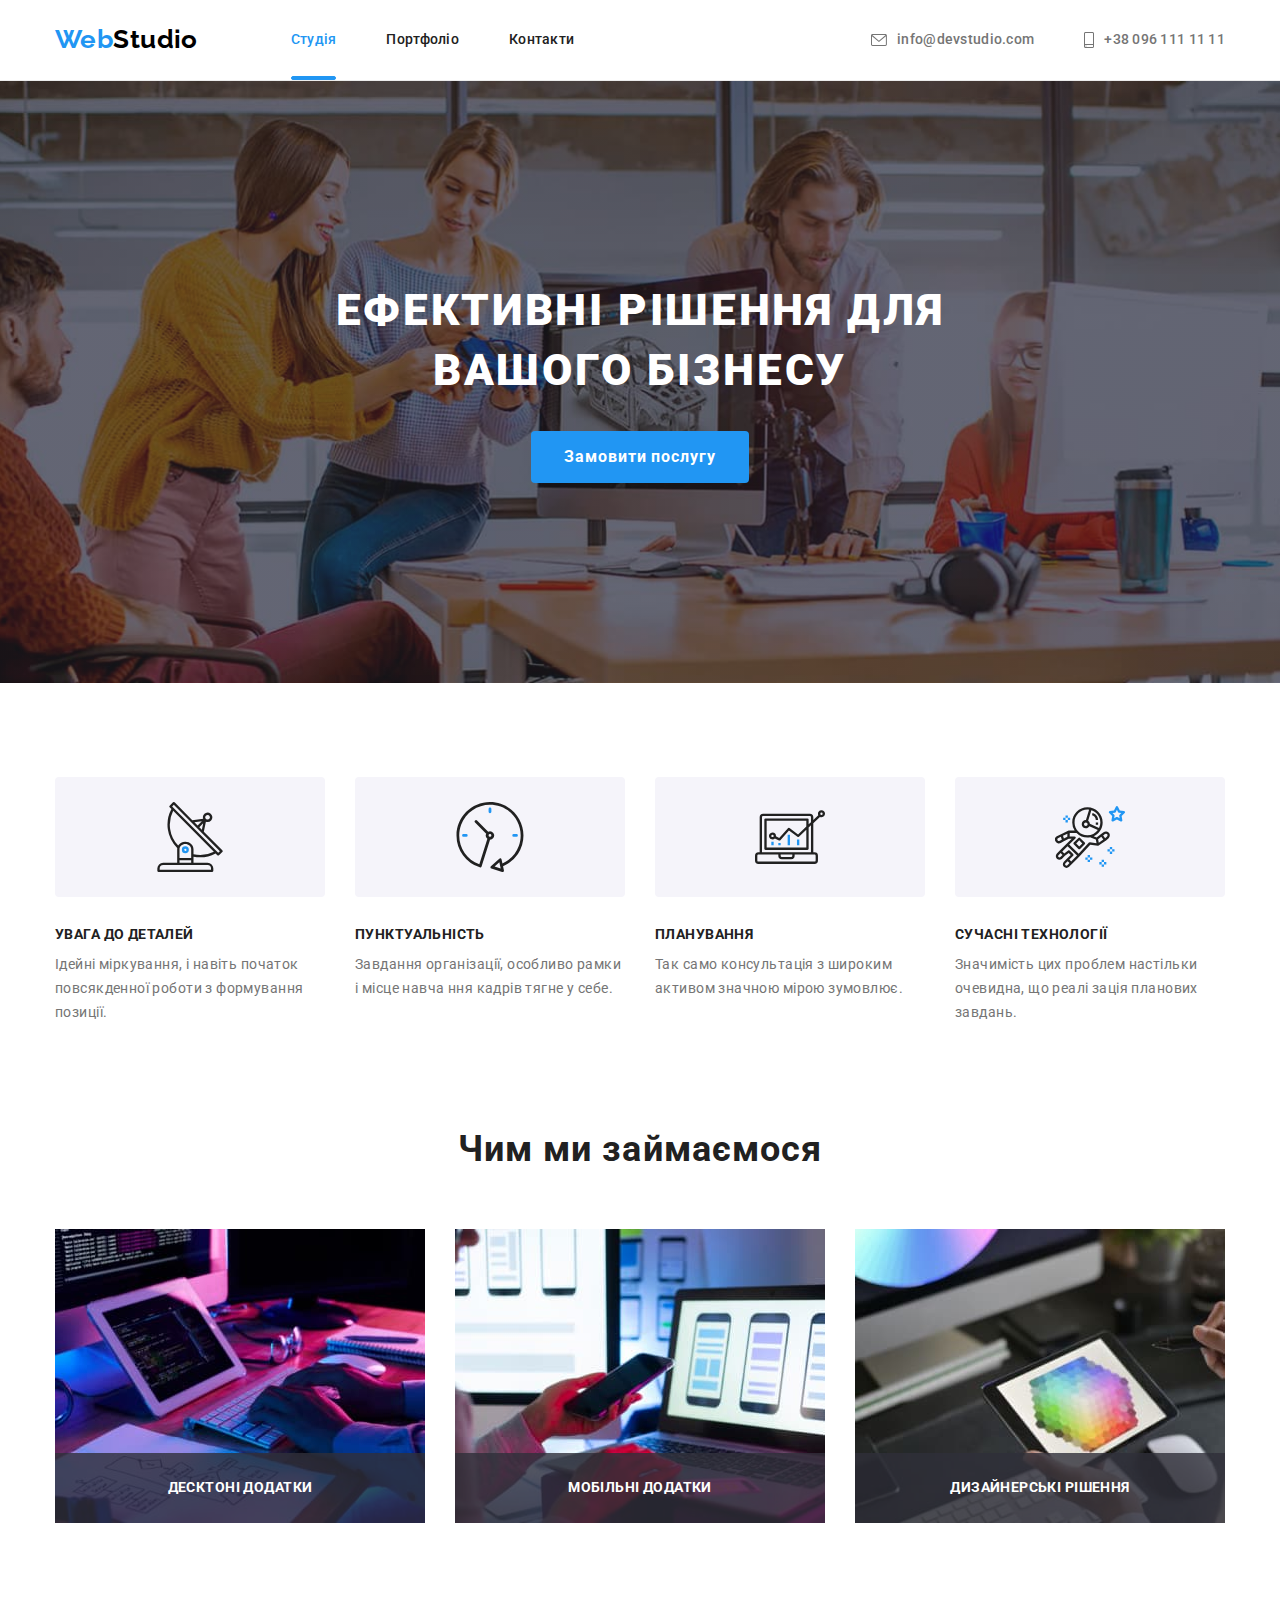
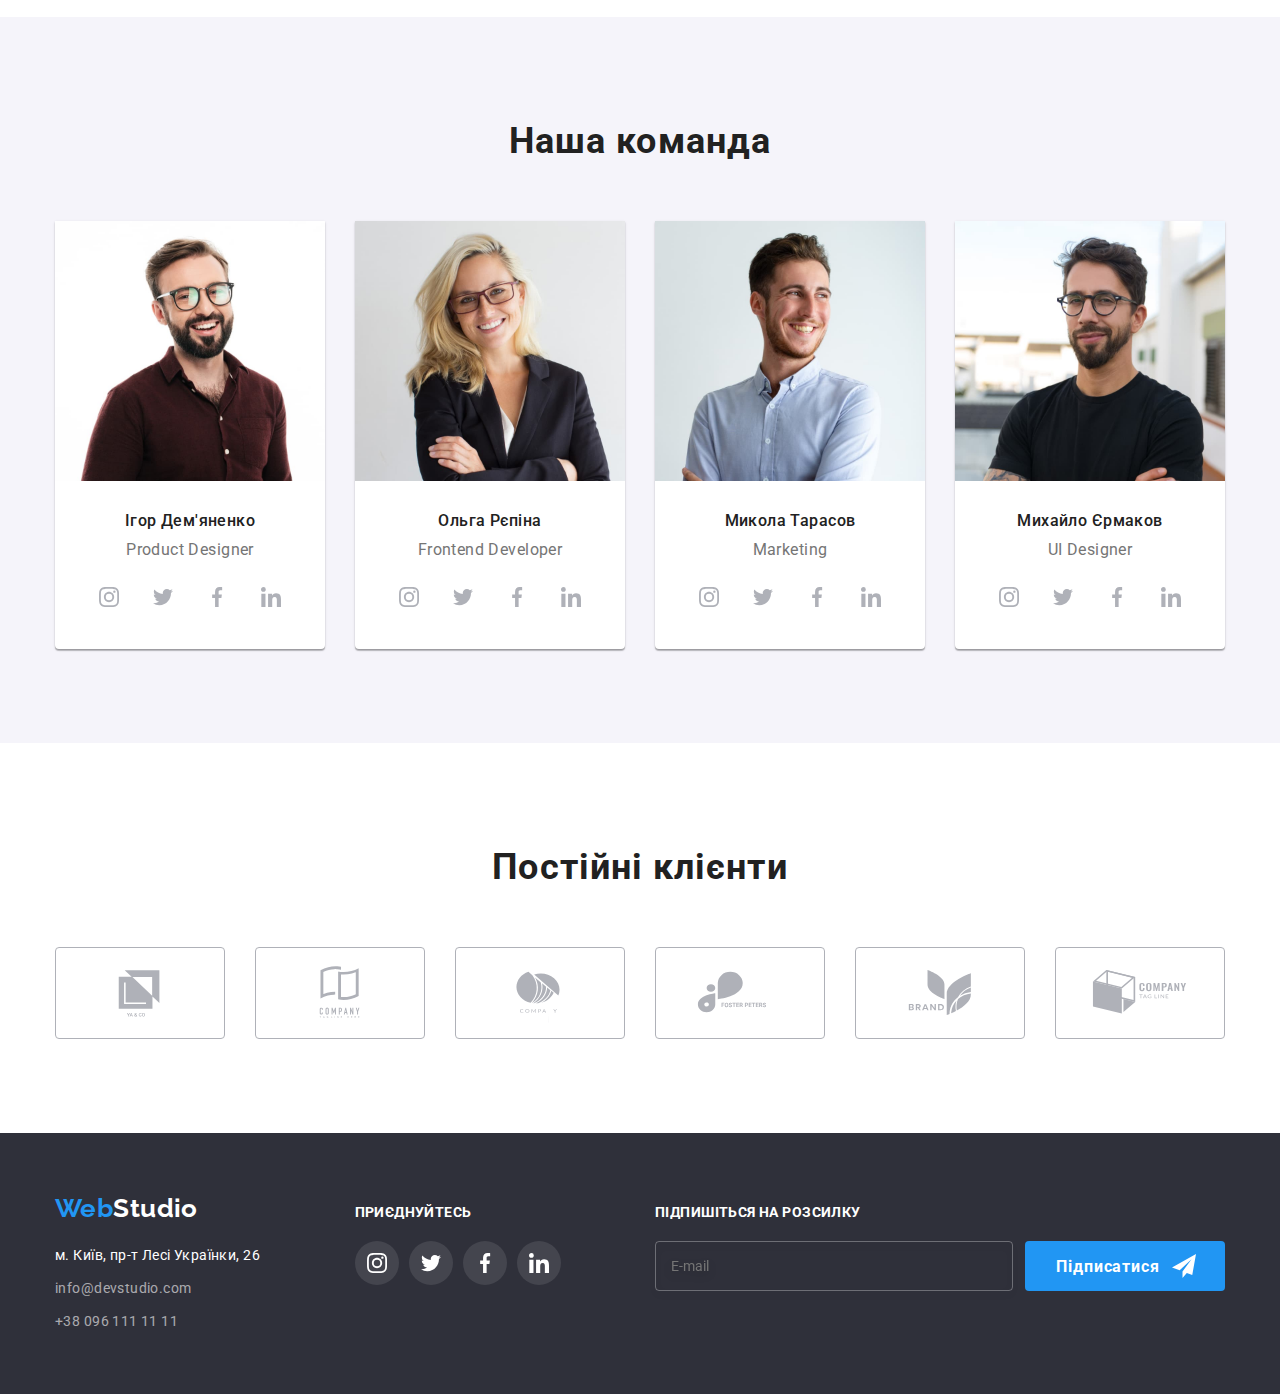
==== index.html @ f82a4544 "Create and added new files" ====
<!DOCTYPE html>
<html lang="uk">
  <head>
    <meta charset="UTF-8" />
    <meta http-equiv="X-UA-Compatible" content="IE=edge" />
    <meta name="viewport" content="width=device-width, initial-scale=1.0" />
    <link
      rel="stylesheet"
      href="https://cdn.jsdelivr.net/npm/modern-normalize@1.1.0/modern-normalize.min.css"
    />
    <link rel="preconnect" href="https://fonts.googleapis.com" />
    <link rel="preconnect" href="https://fonts.gstatic.com" crossorigin />
    <link
      href="https://fonts.googleapis.com/css2?family=Raleway:wght@700&family=Roboto:wght@400;500;700;900&display=swap"
      rel="stylesheet"
    />
    <title>WebStudio</title>
    <link rel="stylesheet" href="./css/main.min.css" />
  </head>
  <body>
    <header class="header">
      <div class="container">
        <nav class="menu">
          <a class="logo link" href="./index.html"
            ><span class="logo_accent">Web</span>Studio</a
          >
          <ul class="menu__list list">
            <li class="menu__item list">
              <a class="menu__link menu__link_current link" href="./index.html"
                >Студія</a
              >
            </li>
            <li class="menu__item list">
              <a class="menu__link link" href="./portfolio.html">Портфоліо</a>
            </li>
            <li class="menu__item list">
              <a class="menu__link link" href="">Контакти</a>
            </li>
          </ul>
        </nav>
        <ul class="contacts list">
          <li class="contacts__item list">
            <a class="contacts__link link" href="mailto:info@devstudio.com">
              <svg
                aria-label="Іконка пошти"
                class="contacts__icon"
                width="16"
                height="12"
              >
                <use href="./images/icons.svg#icon-mail"></use>
              </svg>
              info@devstudio.com</a
            >
          </li>
          <li class="contacts__item list">
            <a class="contacts__link link" href="tel:+380961111111">
              <svg
                aria-label="Іконка телефона"
                class="contacts__icon"
                width="10"
                height="16"
              >
                <use href="./images/icons.svg#icon-smartphone"></use></svg
              >+38 096 111 11 11</a
            >
          </li>
        </ul>
      </div>
    </header>
    <main>
      <section class="hero">
        <div class="container">
          <h1 class="hero__title">Ефективні рішення для вашого бізнесу</h1>
          <button class="hero__btn" type="button" data-modal-open>
            Замовити послугу
          </button>
        </div>
      </section>
      <section class="features section">
        <div class="container">
          <h2 class="features__title visually-hidden">Особливості</h2>
          <ul class="features__list list">
            <li class="features__item">
              <div class="features__container">
                <svg aria-label="Іконка антени" class="features__icon">
                  <use href="./images/icons.svg#icon-antenna"></use>
                </svg>
              </div>
              <h3 class="features__sub-title">Увага до деталей</h3>
              <p class="features__text">
                Ідейні міркування, і навіть початок повсякденної роботи з
                формування позиції.
              </p>
            </li>
            <li class="features__item">
              <div class="features__container">
                <svg aria-label="Іконка годинника" class="features__icon">
                  <use href="./images/icons.svg#icon-clock"></use>
                </svg>
              </div>
              <h3 class="features__sub-title">Пунктуальність</h3>
              <p class="features__text">
                Завдання організації, особливо рамки і місце навча ння кадрів
                тягне у себе.
              </p>
            </li>
            <li class="features__item">
              <div class="features__container">
                <svg aria-label="Іконка діаграми" class="features__icon">
                  <use href="./images/icons.svg#icon-diagram"></use>
                </svg>
              </div>
              <h3 class="features__sub-title">Планування</h3>
              <p class="features__text">
                Так само консультація з широким активом значною мірою зумовлює.
              </p>
            </li>
            <li class="features__item">
              <div class="features__container">
                <svg aria-label="Іконка космонавта" class="features__icon">
                  <use href="./images/icons.svg#icon-astronaut"></use>
                </svg>
              </div>
              <h3 class="features__sub-title">Сучасні технології</h3>
              <p class="features__text">
                Значимість цих проблем настільки очевидна, що реалі зація
                планових завдань.
              </p>
            </li>
          </ul>
        </div>
      </section>
      <section class="works section">
        <div class="container">
          <h2 class="section-title section-title_margin_end">
            Чим ми займаємося
          </h2>
          <ul class="works__list list">
            <li class="works__item">
              <div class="works__thumb">
                <img
                  class="works__img"
                  src="./images/box-1.jpg"
                  alt="Написання коду"
                  width="370"
                  height="294"
                />
                <h3 class="works__label">Десктоні додатки</h3>
              </div>
            </li>
            <li class="works__item">
              <div class="works__thumb">
                <img
                  class="works__img"
                  src="./images/box-2.jpg"
                  alt="Перевірка адаптивності"
                  width="370"
                  height="294"
                />
                <h3 class="works__label">Мобільні додатки</h3>
              </div>
            </li>
            <li class="works__item">
              <div class="works__thumb">
                <img
                  class="works__img"
                  src="./images/box-3.jpg"
                  alt="Підбір кольорової гами"
                  width="370"
                  height="294"
                />
                <h3 class="works__label">Дизайнерські рішення</h3>
              </div>
            </li>
          </ul>
        </div>
      </section>
      <section class="team section">
        <div class="container">
          <h2 class="section-title section-title_margin_end">Наша команда</h2>
          <ul class="team__list list">
            <li class="team__item">
              <img
                class="team__img"
                src="./images/team-photo-1.jpg"
                alt="Фото Ігоря Дем'яненка"
                width="270"
                height="260"
              />
              <h3 class="team__title">Ігор Дем'яненко</h3>
              <p class="team__text" lang="en">Product Designer</p>
              <ul class="team__social-list list">
                <li class="team__social-item">
                  <a class="team__social-link link" href=""
                    ><svg
                      lang="en"
                      aria-label="icon instagram"
                      class="team__social-icon"
                      width="20"
                      height="20"
                    >
                      <use href="./images/icons.svg#icon-instagram"></use></svg
                  ></a>
                </li>
                <li class="team__social-item">
                  <a class="team__social-link link" href=""
                    ><svg
                      lang="en"
                      aria-label="icon twitter"
                      class="team__social-icon"
                      width="20"
                      height="20"
                    >
                      <use href="./images/icons.svg#icon-twitter"></use></svg
                  ></a>
                </li>
                <li class="team__social-item">
                  <a class="team__social-link link" href=""
                    ><svg
                      lang="en"
                      aria-label="icon facebook"
                      class="team__social-icon"
                      width="20"
                      height="20"
                    >
                      <use href="./images/icons.svg#icon-facebook"></use></svg
                  ></a>
                </li>
                <li class="team__social-item">
                  <a class="team__social-link link" href=""
                    ><svg
                      lang="en"
                      aria-label="icon linkedin"
                      class="team__social-icon"
                      width="20"
                      height="20"
                    >
                      <use href="./images/icons.svg#icon-linkedin"></use></svg
                  ></a>
                </li>
              </ul>
            </li>
            <li class="team__item">
              <img
                class="team__img"
                src="./images/team-photo-3.jpg"
                alt="Фото Ольги Рєпіної"
                width="270"
                height="260"
              />
              <h3 class="team__title">Ольга Рєпіна</h3>
              <p class="team__text" lang="en">Frontend Developer</p>
              <ul class="team__social-list list">
                <li class="team__social-item">
                  <a class="team__social-link" href=""
                    ><svg
                      lang="en"
                      aria-label="icon instagram"
                      class="team__social-icon"
                      width="20"
                      height="20"
                    >
                      <use href="./images/icons.svg#icon-instagram"></use></svg
                  ></a>
                </li>
                <li class="team__social-item">
                  <a class="team__social-link link" href=""
                    ><svg
                      lang="en"
                      aria-label="icon twitter"
                      class="team__social-icon"
                      width="20"
                      height="20"
                    >
                      <use href="./images/icons.svg#icon-twitter"></use></svg
                  ></a>
                </li>
                <li class="team__social-item">
                  <a class="team__social-link link" href=""
                    ><svg
                      lang="en"
                      aria-label="icon facebook"
                      class="team__social-icon"
                      width="20"
                      height="20"
                    >
                      <use href="./images/icons.svg#icon-facebook"></use></svg
                  ></a>
                </li>
                <li class="team__social-item">
                  <a class="team__social-link link" href=""
                    ><svg
                      lang="en"
                      aria-label="icon linkedin"
                      class="team__social-icon"
                      width="20"
                      height="20"
                    >
                      <use href="./images/icons.svg#icon-linkedin"></use></svg
                  ></a>
                </li>
              </ul>
            </li>
            <li class="team__item">
              <img
                class="team__img"
                src="./images/team-photo-2.jpg"
                alt="Фото Миколи Тарасова"
                width="270"
                height="260"
              />
              <h3 class="team__title">Микола Тарасов</h3>
              <p class="team__text" lang="en">Marketing</p>
              <ul class="team__social-list list">
                <li class="team__social-item">
                  <a class="team__social-link link" href=""
                    ><svg
                      lang="en"
                      aria-label="icon instagram"
                      class="team__social-icon"
                      width="20"
                      height="20"
                    >
                      <use href="./images/icons.svg#icon-instagram"></use></svg
                  ></a>
                </li>
                <li class="team__social-item">
                  <a class="team__social-link link" href=""
                    ><svg
                      lang="en"
                      aria-label="icon twitter"
                      class="team__social-icon"
                      width="20"
                      height="20"
                    >
                      <use href="./images/icons.svg#icon-twitter"></use></svg
                  ></a>
                </li>
                <li class="team__social-item">
                  <a class="team__social-link link" href=""
                    ><svg
                      lang="en"
                      aria-label="icon facebook"
                      class="team__social-icon"
                      width="20"
                      height="20"
                    >
                      <use href="./images/icons.svg#icon-facebook"></use></svg
                  ></a>
                </li>
                <li class="team__social-item">
                  <a class="team__social-link link" href=""
                    ><svg
                      lang="en"
                      aria-label="icon linkedin"
                      class="team__social-icon"
                      width="20"
                      height="20"
                    >
                      <use href="./images/icons.svg#icon-linkedin"></use></svg
                  ></a>
                </li>
              </ul>
            </li>
            <li class="team__item">
              <img
                class="team__img"
                src="./images/team-photo-4.jpg"
                alt="Фото Михайла Єрмакова"
                width="270"
                height="260"
              />
              <h3 class="team__title">Михайло Єрмаков</h3>
              <p class="team__text" lang="en">UI Designer</p>
              <ul class="team__social-list list">
                <li class="team__social-item">
                  <a class="team__social-link" href=""
                    ><svg
                      lang="en"
                      aria-label="icon instagram"
                      class="team__social-icon"
                      width="20"
                      height="20"
                    >
                      <use href="./images/icons.svg#icon-instagram"></use></svg
                  ></a>
                </li>
                <li class="team__social-item">
                  <a class="team__social-link link" href=""
                    ><svg
                      lang="en"
                      aria-label="icon twitter"
                      class="team__social-icon"
                      width="20"
                      height="20"
                    >
                      <use href="./images/icons.svg#icon-twitter"></use></svg
                  ></a>
                </li>
                <li class="team__social-item">
                  <a class="team__social-link link" href=""
                    ><svg
                      lang="en"
                      aria-label="icon facebook"
                      class="team__social-icon"
                      width="20"
                      height="20"
                    >
                      <use href="./images/icons.svg#icon-facebook"></use></svg
                  ></a>
                </li>
                <li class="team__social-item">
                  <a class="team__social-link link" href=""
                    ><svg
                      lang="en"
                      aria-label="icon linkedin"
                      class="team__social-icon"
                      width="20"
                      height="20"
                    >
                      <use href="./images/icons.svg#icon-linkedin"></use></svg
                  ></a>
                </li>
              </ul>
            </li>
          </ul>
        </div>
      </section>
      <section class="customers section">
        <div class="container">
          <h2 class="section-title section-title_margin_end">
            Постійні клієнти
          </h2>
          <ul class="customers__list list">
            <li class="customers__item">
              <a class="customers__link link" href="">
                <svg
                  aria-label="Клієнт 1"
                  class="customers__icon"
                  width="106"
                  height="60"
                >
                  <use href="./images/icons.svg#icon-logo-1"></use>
                </svg>
              </a>
            </li>
            <li class="customers__item">
              <a class="customers__link link" href="">
                <svg
                  aria-label="Клієнт 2"
                  class="customers__icon"
                  width="106"
                  height="60"
                >
                  <use href="./images/icons.svg#icon-logo-2"></use>
                </svg>
              </a>
            </li>
            <li class="customers__item">
              <a class="customers__link link" href="">
                <svg
                  aria-label="Клієнт 3"
                  class="customers__icon"
                  width="106"
                  height="60"
                >
                  <use href="./images/icons.svg#icon-logo-3"></use>
                </svg>
              </a>
            </li>
            <li class="customers__item">
              <a class="customers__link link" href="">
                <svg
                  aria-label="Клієнт 4"
                  class="customers__icon"
                  width="106"
                  height="60"
                >
                  <use href="./images/icons.svg#icon-logo-4"></use>
                </svg>
              </a>
            </li>
            <li class="customers__item">
              <a class="customers__link link" href="">
                <svg
                  aria-label="Клієнт 5"
                  class="customers__icon"
                  width="106"
                  height="60"
                >
                  <use href="./images/icons.svg#icon-logo-5"></use>
                </svg>
              </a>
            </li>
            <li class="customers__item">
              <a class="customers__link link" href="">
                <svg
                  aria-label="Клієнт 6"
                  class="customers__icon"
                  width="106"
                  height="60"
                >
                  <use href="./images/icons.svg#icon-logo-6"></use>
                </svg>
              </a>
            </li>
          </ul>
        </div>
      </section>
    </main>
    <footer class="footer">
      <div class="container footer-container">
        <div class="footer-column">
          <a class="logo footer-logo link" href="./index.html">
            <span class="logo_accent">Web</span>Studio</a
          >
          <address class="address">
            <ul class="address__list list">
              <li class="address__item">
                <a class="address__link link" href=""
                  >м. Київ, пр-т Лесі Українки, 26</a
                >
              </li>
              <li class="address__item">
                <a
                  class="address__link_address_font link"
                  href="mailto:info@devstudio.com"
                  >info@devstudio.com</a
                >
              </li>
              <li class="address__item">
                <a
                  class="address__link_address_font link"
                  href="tel:+380961111111"
                  >+38 096 111 11 11</a
                >
              </li>
            </ul>
          </address>
        </div>
        <div class="footer-column">
          <h3 class="column__title">Приєднуйтесь</h3>
          <ul class="join list">
            <li class="join__item">
              <a class="join__link link" href="">
                <svg
                  leng="en"
                  aria-label="icon instagram"
                  class="join__icon"
                  width="20"
                  height="20"
                >
                  <use href="./images/icons.svg#icon-instagram"></use>
                </svg>
              </a>
            </li>
            <li class="join__item">
              <a class="join__link link" href=""
                ><svg
                  leng="en"
                  aria-label="icon twitter"
                  class="join__icon"
                  width="20"
                  height="20"
                >
                  <use href="./images/icons.svg#icon-twitter"></use></svg
              ></a>
            </li>
            <li class="join__item">
              <a class="join__link link" href="">
                <svg
                  leng="en"
                  aria-label="icon facebook"
                  class="join__icon"
                  width="20"
                  height="20"
                >
                  <use href="./images/icons.svg#icon-facebook"></use></svg
              ></a>
            </li>
            <li class="join__item">
              <a class="join__link link" href=""
                ><svg
                  leng="en"
                  aria-label="icon linkedin"
                  class="join__icon"
                  width="20"
                  height="20"
                >
                  <use href="./images/icons.svg#icon-linkedin"></use></svg
              ></a>
            </li>
          </ul>
        </div>
        <div class="footer-column">
          <h3 class="column__title">Підпишіться на розсилку</h3>
          <form class="subscription-form" action="#">
            <input
              class="subscription-form__email"
              type="email"
              name="email"
              placeholder="E-mail"
              required
            />
            <button class="subscription-form__btn" type="submit">
              Підписатися
              <svg
                leng="en"
                aria-label="icon send email"
                class="subscription-form__icon"
                width="24"
                height="24"
              >
                <use href="./images/icons.svg#icon-send"></use>
              </svg>
            </button>
          </form>
        </div>
      </div>
    </footer>
    <!-- Backdrop is-hidden -->
    <div class="backdrop is-hidden" data-modal>
      <div class="modal">
        <button class="btn-close-modal" type="button">
          <svg
            aria-label="icon close"
            class="btn-close-modal__icon"
            width="18"
            height="18"
            data-modal-close
          >
            <use href="./images/icons.svg#icon-close"></use>
          </svg>
        </button>
        <!-- <p class="modal-form__title">Залиште свої дані, ми вам передзвонимо</p> -->
        <form class="modal-form">
          <p class="modal-form__title">
            Залиште свої дані, ми вам передзвонимо
          </p>
          <label class="modal-form__desc" for="user-name">Ім'я</label>
          <div class="input-container-name">
            <input
              class="modal-form-input"
              type="text"
              name="user-name"
              id="user-name"
              required
            />
            <svg class="form-icon" width="18" height="18">
              <use href="./images/icons.svg#icon-person"></use>
            </svg>
          </div>

          <label class="modal-form__desc" for="telephone">Телефон</label>
          <div class="input-container-tel">
            <input
              class="modal-form-input"
              type="tel"
              name="telephone"
              id="telephone"
              required
            />
            <svg class="form-icon" width="18" height="18">
              <use class="icon" href="./images/icons.svg#icon-phone"></use>
            </svg>
          </div>

          <label class="modal-form__desc" for="mail">Пошта</label>
          <div class="input-container-mail">
            <input
              class="modal-form-input"
              type="email"
              name="mail"
              id="mail"
            />
            <svg class="form-icon" width="18" height="18">
              <use href="./images/icons.svg#icon-email-black"></use>
            </svg>
          </div>

          <label class="modal-form__desc" for="comments">Коментар</label>
          <textarea
            class="modal-form__comment"
            name="comments"
            id="comments"
            cols="30"
            rows="10"
            placeholder="Введіть текст"
          ></textarea>

          <div class="modal-form__license">
            <input
              class="modal-form__checkbox visually-hidden"
              type="checkbox"
              id="check-license"
              name="check-license"
              required
            />

            <label class="modal-form__license-check" for="check-license">
              <svg class="modal-form__icon" width="16" height="15">
                <use
                  class="modal-form__icon-active"
                  href="./images/icons.svg#icon-checkbox-active"
                ></use>
              </svg>
              &nbspПогоджуюся з розсилкою та приймаю&nbsp
              <a href="" class="modal-form__license-link"
                >Умови договору</a
              ></label
            >
          </div>
          <button class="modal-btn" type="submit">Відправити</button>
        </form>
      </div>
    </div>
    <script src="./js/modal.js"></script>
  </body>
</html>
---- css/main.min.css ----
:root{--accent-color: #2196f3;--main-color-page: #212121;--second-color-page: #757575;--color-text-light-threme: #000000;--color-text-dark-threme: #ffffff;--color-btn-filter-hover: #ffffff;--footer-address-text-color: rgba(255, 255, 255, 0.6);--placeholder-color: rgba(117, 117, 117, 0.5);--modal-form-color-border: rgba(33, 33, 33, 0.2);--backround-color-light: #ffffff;--backround-color-dark: #2f303a;--background-color-section-team: #f5f4fa;--background-color-btn-filter: #f5f4fa;--button-active: #188ce8;--header-border-color: #ececec;--border-color-projects-item: #eeeeee;--customers-text-color: #afb1b8;--social-link-color: #afb1b8;--duration-and-timing-function: 250ms cubic-bezier(0.4, 0, 0.2, 1)}.visually-hidden{position:absolute;white-space:nowrap;width:1px;height:1px;overflow:hidden;border:0;padding:0;clip:rect(0 0 0 0);clip-path:inset(50%);margin:-1px}.is-hidden{visibility:hidden;opacity:0;pointer-events:none;transform:translate(0%, -50%)}body{font-family:"Roboto",sans-serif;color:var(--main-color-page);font-size:14px;letter-spacing:.03em}h1,h2,h3,h4,h5,h6,p{margin-top:0;margin-bottom:0}ol,ul{margin-top:0;margin-bottom:0;padding-left:0}button{cursor:pointer}img{display:block}.link{text-decoration:none}.list{list-style:none}.header,.features,.works,.team__item,.portfolio{background-color:var(--backround-color-light)}.hero,.footer{background-color:var(--backround-color-dark)}.section-title{font-size:36px;line-height:1.67;text-align:center;letter-spacing:.03em}.section{padding-top:94px;padding-bottom:94px}.container{width:1200px;margin-left:auto;margin-right:auto;padding-left:15px;padding-right:15px}.backdrop{position:fixed;top:0;left:0;z-index:100;width:100%;height:100%;background-color:rgba(0,0,0,.2);transition:opacity var(--duration-and-timing-function),transform var(--duration-and-timing-function),visibility var(--duration-and-timing-function)}.modal{position:absolute;top:50%;left:50%;transform:translate(-50%, -50%);width:528px;padding:40px;background-color:var(--backround-color-light)}.btn-close-modal{position:absolute;top:8px;right:8px;width:30px;height:30px;display:flex;align-items:center;justify-content:center;background-color:rgba(0,0,0,0);border:1px solid rgba(0,0,0,.1);border-radius:50%;transition:fill var(--duration-and-timing-function)}.btn-close-modal:hover,.btn-close-modal:focus{fill:var(--accent-color)}.modal-form__title{font-weight:700;font-size:20px;line-height:1.15;text-align:center;letter-spacing:.03em;margin-bottom:12px}.modal-form{display:flex;flex-direction:column}.modal-form__desc{font-size:12px;line-height:1.16;letter-spacing:.01em;color:var(--second-color-page);margin-bottom:4px}.modal-form-input{width:100%;height:40px;border:1px solid var(--modal-form-color-border);border-radius:4px;padding:12px 12px 12px 42px;transition:border var(--duration-and-timing-function)}.modal-form-input:focus{outline:none;border:1px solid var(--accent-color);transition:border var(--duration-and-timing-function)}.input-container-name,.input-container-tel,.input-container-mail{position:relative;margin-bottom:10px}.form-icon{position:absolute;top:50%;transform:translateY(-50%);left:12px;transition:fill var(--duration-and-timing-function)}.modal-form-input:focus~.form-icon{fill:var(--accent-color)}.modal-form__comment{width:100%;height:120px;resize:none;border:1px solid var(--modal-form-color-border);border-radius:4px;padding:12px 16px;margin-bottom:20px}.modal-form__comment::placeholder{font-size:12px;line-height:1.17;letter-spacing:.01em;color:var(--placeholder-color)}.modal-form__comment:focus{outline:none;border:1px solid var(--accent-color);transition:border var(--duration-and-timing-function)}.modal-btn{width:200px;height:50px;padding-left:32px;padding-right:32px;padding-top:10px;padding-bottom:10px;font-weight:700;font-size:16px;line-height:1.88;letter-spacing:.06em;align-self:center;color:var(--color-text-dark-threme);background-color:var(--accent-color);cursor:pointer;border:1px solid rgba(0,0,0,0);border-radius:4px;box-shadow:0px 1px 3px rgba(0,0,0,.12),0px 1px 1px rgba(0,0,0,.14),0px 2px 1px rgba(0,0,0,.2);transition:background-color var(--duration-and-timing-function),box-shadow var(--duration-and-timing-function)}.modal-btn:hover{background-color:var(--button-active);box-shadow:0px 4px 4px rgba(0,0,0,.15)}.modal-form__license{margin-bottom:30px;margin-right:auto;margin-left:auto}.modal-form__icon{width:16px;height:15px;border:2px solid var(--main-color-page);border-radius:2px;cursor:pointer;transition:backround-color var(--duration-and-timing-function)}.modal-form__checkbox:checked+.modal-form__license-check>.modal-form__icon{background-color:var(--accent-color);border-color:var(--accent-color);fill:var(--color-text-dark-threme)}.modal-form__checkbox:focus+.modal-form__license-check>.modal-form__icon{box-shadow:0 0 0 2px var(--accent-color)}.modal-form__icon-active{display:none}.modal-form__license-check{display:inline-flex;align-items:center;font-size:14px;line-height:1.71;letter-spacing:.03em;color:var(--second-color-page)}.modal-form__checkbox:checked+.modal-form__license-check>.modal-form__icon .modal-form__icon-active{display:block}.modal-form__license-link{color:var(--accent-color)}.header>.container{display:flex}.header{border-bottom:1px solid var(--header-border-color)}.logo{font-family:"Raleway",sans-serif;font-weight:700;font-size:26px;line-height:1.2;color:var(--color-text-light-threme)}.logo_accent{color:var(--accent-color)}.menu{display:flex;align-items:center}.menu__list{display:flex;align-items:center;gap:50px;margin-left:93px}.menu__link{display:block;font-weight:500;line-height:1.14;letter-spacing:.02em;color:inherit;padding-top:32px;padding-bottom:32px;transition:color var(--duration-and-timing-function)}.menu__link:hover,.menu__link:focus{color:var(--accent-color)}.menu__link_current{position:relative;color:var(--accent-color)}.menu__link_current::after{position:absolute;bottom:0;right:0;display:block;content:"";width:100%;height:4px;background-color:var(--accent-color);border:1px solid var(--accent-color);border-radius:2px}.contacts{display:flex;align-items:center;gap:50px;margin-left:auto}.contacts__link{display:flex;align-items:center;font-family:"Roboto";font-weight:500;line-height:1.14;letter-spacing:.02em;color:var(--second-color-page);padding-top:32px;padding-bottom:32px;transition:color var(--duration-and-timing-function)}.contacts__link:hover,.contacts__link:focus{color:var(--accent-color)}.contacts__icon{margin-right:10px;fill:currentColor}.contacts__item{display:flex;align-items:center}.hero{padding-top:200px;padding-bottom:200px;text-align:center;margin-left:auto;margin-right:auto;max-width:1600px;min-height:600px;background-image:linear-gradient(rgba(47, 48, 58, 0.4), rgba(47, 48, 58, 0.4)),url("../images/hero.jpg");background-size:cover;background-repeat:no-repeat;background-position:center}.hero__title{max-width:696px;margin-left:auto;margin-right:auto;margin-bottom:30px;font-weight:900;font-size:44px;line-height:1.36;letter-spacing:.06em;text-transform:uppercase;color:var(--color-text-dark-threme)}.hero__btn{padding-left:32px;padding-right:32px;padding-top:10px;padding-bottom:10px;font-weight:700;font-size:16px;line-height:1.88;letter-spacing:.06em;color:var(--color-text-dark-threme);background-color:var(--accent-color);cursor:pointer;border:1px solid rgba(0,0,0,0);border-radius:4px;transition:background-color var(--duration-and-timing-function),box-shadow var(--duration-and-timing-function)}.hero__btn:hover,.hero__btn:focus{background-color:var(--button-active);box-shadow:0px 4px 4px rgba(0,0,0,.15)}.features__list{display:flex;gap:30px}.features__sub-title{font-weight:700;font-size:inherit;line-height:1.14;text-transform:uppercase;margin-bottom:10px;padding-top:30px}.features__text{line-height:1.71;color:var(--second-color-page)}.features__item{flex-basis:calc((100% - 90px)/4)}.features.section{padding-bottom:0}.features__icon{display:block;width:70px;height:70px}.features__container{display:flex;height:120px;align-items:center;justify-content:center;border-radius:4px;background-color:var(--background-color-section-team)}.section-title_margin_end{margin-bottom:50px}.works__list{display:flex;gap:30px}.works__item{flex-basis:calc((100% - 60px)/3)}.works__thumb{position:relative}.works__thumb>.works__label{position:absolute;bottom:0;right:0;width:100%;height:70px;display:flex;align-items:center;justify-content:center;background-color:rgba(47,48,58,.8);font-size:14px;line-height:1.14;letter-spacing:.03em;text-transform:uppercase;color:var(--color-text-dark-threme)}.team{background-color:var(--background-color-section-team)}.team__list{display:flex;gap:30px}.team__item{padding-bottom:30px;border-radius:0px 0px 4px 4px;flex-basis:calc((100% - 90px)/4);box-shadow:0px 1px 3px rgba(0,0,0,.12),0px 1px 1px rgba(0,0,0,.14),0px 2px 1px rgba(0,0,0,.2)}.team__title{font-weight:500;font-size:16px;line-height:1.19;text-align:center;margin-bottom:10px;padding-top:30px}.team__text{font-size:16px;line-height:1.19;text-align:center;color:var(--second-color-page);margin-bottom:16px}.team__social-list{display:flex;justify-content:center;column-gap:10px;color:var(--social-link-color)}.team__social-link{display:flex;justify-content:center;align-items:center;width:44px;height:44px;border-radius:50%;color:var(--social-list__link-color);transition:color var(--duration-and-timing-function),background-color var(--duration-and-timing-function)}.team__social-link:hover,.team__social-link:focus{color:var(--color-text-dark-threme);background-color:var(--accent-color)}.team__social-icon{fill:currentColor}.customers-title{margin-bottom:50px;letter-spacing:.03em;color:var(--main-color-page)}.customers__list{display:flex;justify-content:center;align-items:center;gap:30px}.customers__item{flex-basis:calc((100% - 150px)/6)}.customers__link{display:flex;align-items:center;justify-content:center;height:92px;border:1px solid var(--customers-text-color);color:var(--customers-text-color);border-radius:4px;transition:color var(--duration-and-timing-function),border-color var(--duration-and-timing-function)}.customers__link:hover,.customers__link:focus{color:var(--accent-color);border-color:var(--accent-color)}.customers__icon{fill:currentColor}.footer{padding-top:60px;padding-bottom:60px}.footer-logo{display:block;font-family:"Raleway";font-weight:700;font-size:26px;line-height:1.19;color:var(--color-text-dark-threme);margin-bottom:20px}.address__link{font-family:inherit;font-style:normal;line-height:1.71;color:var(--color-text-dark-threme)}.address__link_address_font{font-family:inherit;font-style:normal;line-height:1.71;color:var(--footer-address-text-color);transition:color var(--duration-and-timing-function)}.address__link_address_font:hover,.address__link_address_font:focus{color:var(--accent-color)}.address__item:not(:last-child){margin-bottom:9px}.footer-container{display:flex;justify-content:space-between;align-items:baseline}.footer-list{display:flex;align-items:baseline;column-gap:70px}.footer-column>.column__title{font-size:14px;line-height:1.14;letter-spacing:.03em;text-transform:uppercase;color:var(--color-text-dark-threme);margin-bottom:20px}.join{display:flex;column-gap:10px}.join__link{display:flex;justify-content:center;align-items:center;width:44px;height:44px;color:var(--color-text-dark-threme);background-color:rgba(255,255,255,.1);border-radius:50%;transition:background-color var(--duration-and-timing-function)}.join__link:hover,.join__link:focus{background-color:var(--accent-color)}.join__icon{fill:currentColor}.subscription-form{display:flex}.subscription-form__email{width:358px;height:50px;background-color:inherit;border:1px solid rgba(255,255,255,.3);filter:drop-shadow(0px 4px 4px rgba(0, 0, 0, 0.15));border-radius:4px;padding:16px 15px;color:var(--color-text-dark-threme);margin-right:12px}.subscription-form__btn{position:relative;width:200px;height:50px;padding-left:28px;padding-right:62px;padding-top:10px;padding-bottom:10px;font-weight:700;font-size:16px;line-height:1.88;letter-spacing:.06em;color:var(--color-text-dark-threme);background-color:var(--accent-color);cursor:pointer;border:1px solid rgba(0,0,0,0);border-radius:4px;transition:background-color var(--duration-and-timing-function),box-shadow var(--duration-and-timing-function)}.subscription-form__btn:hover,.subscription-form__btn:focus{background-color:var(--button-active);box-shadow:0px 1px 3px rgba(0,0,0,.12),0px 1px 1px rgba(0,0,0,.14),0px 2px 1px rgba(0,0,0,.2)}.subscription-form__icon{position:absolute;top:50%;transform:translateY(-50%);right:28px;fill:currentColor}.filter{display:flex;gap:8px;justify-content:center;margin-bottom:50px}.filter-btn{font-family:inherit;font-weight:500;font-size:16px;line-height:1.62;padding-top:6px;padding-bottom:6px;padding-left:22px;padding-right:22px;border:1px solid rgba(0,0,0,0);border-radius:4px;background-color:var(--background-color-btn-filter);transition:color var(--duration-and-timing-function),background-color var(--duration-and-timing-function),box-shadow var(--duration-and-timing-function)}.filter-btn:hover,.filter-btn:focus{color:var(--color-btn-filter-hover);background-color:var(--accent-color);box-shadow:0px 3px 1px rgba(0,0,0,.1),0px 1px 2px rgba(0,0,0,.08),0px 2px 2px rgba(0,0,0,.12)}.accent-btn{color:var(--color-btn-filter-hover);background-color:var(--accent-color);box-shadow:0px 3px 1px rgba(0,0,0,.1),0px 1px 2px rgba(0,0,0,.08),0px 2px 2px rgba(0,0,0,.12)}.projects{display:flex;flex-wrap:wrap;gap:30px}.projects-item{flex-basis:calc((100% - 60px)/3);border-right:1px solid var(--border-color-projects-item);border-bottom:1px solid var(--border-color-projects-item);border-left:1px solid var(--border-color-projects-item);transition:box-shadow var(--duration-and-timing-function)}.projects-item:hover{box-shadow:0px 1px 1px rgba(0,0,0,.12),0px 4px 4px rgba(0,0,0,.06),1px 4px 6px rgba(0,0,0,.16)}.projects-item-wrapper{position:relative;overflow:hidden}.overlay{position:absolute;top:0;left:0;padding:63px 24px;font-family:"Roboto";font-size:18px;line-height:1.56;letter-spacing:.03em;background-color:rgba(33,150,243,.9);color:var(--color-text-dark-threme);transform:translateY(100%);transition:transform var(--duration-and-timing-function)}.projects-item-link{color:inherit}.projects-item-link:hover .overlay,.projects-item-link:focus .overlay{transform:translateY(0%)}img.projects-img{display:block;max-width:100%;height:auto}.projects-title{font-size:18px;line-height:2;letter-spacing:.06em}.projects-text{font-size:16px;line-height:1.88;color:var(--second-color-page)}.projects-title{margin-bottom:4px}.title-container{padding:20px 24px 20px 24px}/*# sourceMappingURL=main.min.css.map */
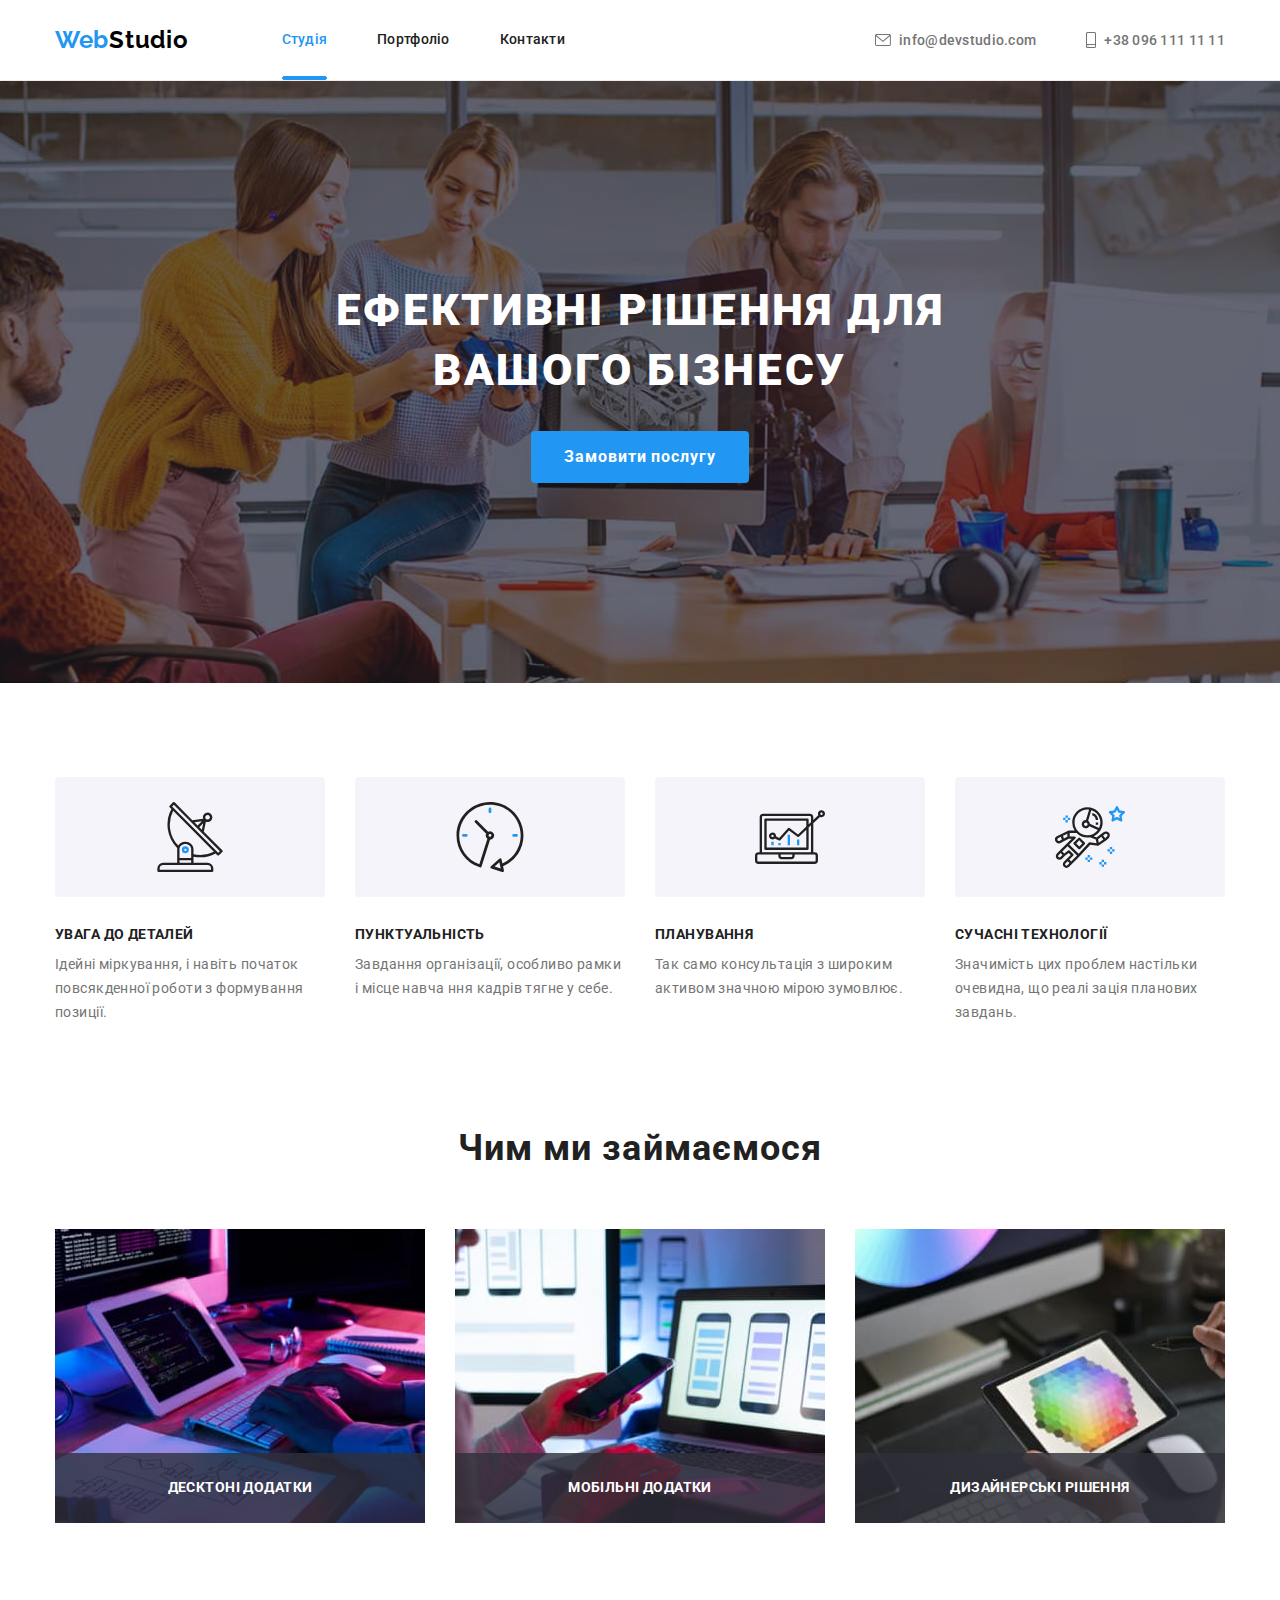
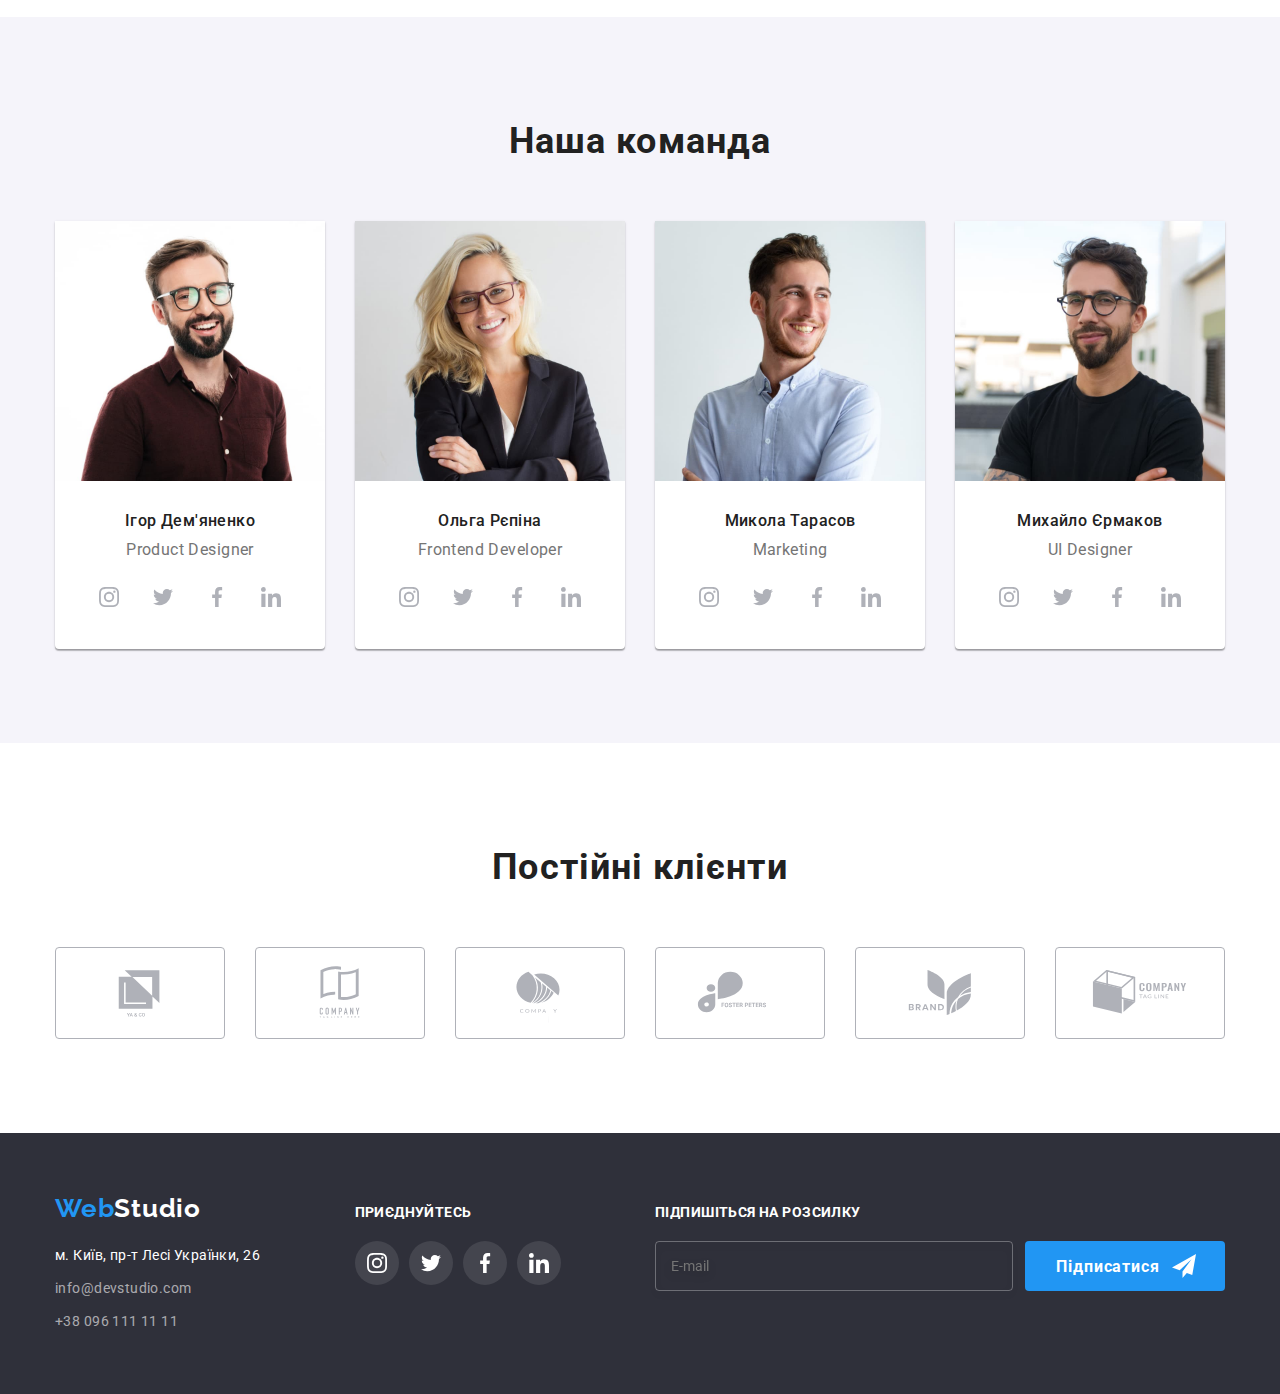
==== commit e5c4f14c: "moble first" ====
--- a/index.html
+++ b/index.html
@@ -19,7 +19,7 @@
   </head>
   <body>
     <header class="header">
-      <div class="container">
+      <div class="container header__container">
         <nav class="menu">
           <a class="logo link" href="./index.html"
             ><span class="logo_accent">Web</span>Studio</a
@@ -38,6 +38,11 @@
             </li>
           </ul>
         </nav>
+        <button type="button" class="mobile-btn-menu" data-menu-open>
+          <svg class="mobile-btn-menu__icon">
+            <use href="./images/icons.svg#burger-icon"></use>
+          </svg>
+        </button>
         <ul class="contacts list">
           <li class="contacts__item list">
             <a class="contacts__link link" href="mailto:info@devstudio.com">
@@ -66,6 +71,36 @@
           </li>
         </ul>
       </div>
+      <div class="mobile-menu" data-menu>
+        <div class="container mobile-menu__container">
+          <button class="mobile-menu__btn-close" data-menu-close>
+            <svg class="mobile-menu__icon">
+              <use href="./images/icons.svg#icon-close"></use>
+            </svg>
+          </button>
+          <ul>
+            <li>
+              <a href="">Студія</a>
+            </li>
+            <li>
+              <a href="">Портфоліо</a>
+            </li>
+            <li>
+              <a href="">Контакти</a>
+            </li>
+          </ul>
+          <ul>
+            <li><a href=""> </a></li>
+            <li><a href=""> </a></li>
+          </ul>
+          <ul>
+            <li><a href=""> </a></li>
+            <li><a href=""> </a></li>
+            <li><a href=""> </a></li>
+            <li><a href=""> </a></li>
+          </ul>
+        </div>
+      </div>
     </header>
     <main>
       <section class="hero">
@@ -618,7 +653,6 @@
         </div>
       </div>
     </footer>
-    <!-- Backdrop is-hidden -->
     <div class="backdrop is-hidden" data-modal>
       <div class="modal">
         <button class="btn-close-modal" type="button">
@@ -632,7 +666,7 @@
             <use href="./images/icons.svg#icon-close"></use>
           </svg>
         </button>
-        <!-- <p class="modal-form__title">Залиште свої дані, ми вам передзвонимо</p> -->
+
         <form class="modal-form">
           <p class="modal-form__title">
             Залиште свої дані, ми вам передзвонимо
@@ -714,6 +748,8 @@
         </form>
       </div>
     </div>
+
+    <script src="./js/mobile-menu.js"></script>
     <script src="./js/modal.js"></script>
   </body>
 </html>
--- a/css/main.min.css
+++ b/css/main.min.css
@@ -1 +1 @@
-:root{--accent-color: #2196f3;--main-color-page: #212121;--second-color-page: #757575;--color-text-light-threme: #000000;--color-text-dark-threme: #ffffff;--color-btn-filter-hover: #ffffff;--footer-address-text-color: rgba(255, 255, 255, 0.6);--placeholder-color: rgba(117, 117, 117, 0.5);--modal-form-color-border: rgba(33, 33, 33, 0.2);--backround-color-light: #ffffff;--backround-color-dark: #2f303a;--background-color-section-team: #f5f4fa;--background-color-btn-filter: #f5f4fa;--button-active: #188ce8;--header-border-color: #ececec;--border-color-projects-item: #eeeeee;--customers-text-color: #afb1b8;--social-link-color: #afb1b8;--duration-and-timing-function: 250ms cubic-bezier(0.4, 0, 0.2, 1)}.visually-hidden{position:absolute;white-space:nowrap;width:1px;height:1px;overflow:hidden;border:0;padding:0;clip:rect(0 0 0 0);clip-path:inset(50%);margin:-1px}.is-hidden{visibility:hidden;opacity:0;pointer-events:none;transform:translate(0%, -50%)}body{font-family:"Roboto",sans-serif;color:var(--main-color-page);font-size:14px;letter-spacing:.03em}h1,h2,h3,h4,h5,h6,p{margin-top:0;margin-bottom:0}ol,ul{margin-top:0;margin-bottom:0;padding-left:0}button{cursor:pointer}img{display:block}.link{text-decoration:none}.list{list-style:none}.header,.features,.works,.team__item,.portfolio{background-color:var(--backround-color-light)}.hero,.footer{background-color:var(--backround-color-dark)}.section-title{font-size:36px;line-height:1.67;text-align:center;letter-spacing:.03em}.section{padding-top:94px;padding-bottom:94px}.container{width:1200px;margin-left:auto;margin-right:auto;padding-left:15px;padding-right:15px}.backdrop{position:fixed;top:0;left:0;z-index:100;width:100%;height:100%;background-color:rgba(0,0,0,.2);transition:opacity var(--duration-and-timing-function),transform var(--duration-and-timing-function),visibility var(--duration-and-timing-function)}.modal{position:absolute;top:50%;left:50%;transform:translate(-50%, -50%);width:528px;padding:40px;background-color:var(--backround-color-light)}.btn-close-modal{position:absolute;top:8px;right:8px;width:30px;height:30px;display:flex;align-items:center;justify-content:center;background-color:rgba(0,0,0,0);border:1px solid rgba(0,0,0,.1);border-radius:50%;transition:fill var(--duration-and-timing-function)}.btn-close-modal:hover,.btn-close-modal:focus{fill:var(--accent-color)}.modal-form__title{font-weight:700;font-size:20px;line-height:1.15;text-align:center;letter-spacing:.03em;margin-bottom:12px}.modal-form{display:flex;flex-direction:column}.modal-form__desc{font-size:12px;line-height:1.16;letter-spacing:.01em;color:var(--second-color-page);margin-bottom:4px}.modal-form-input{width:100%;height:40px;border:1px solid var(--modal-form-color-border);border-radius:4px;padding:12px 12px 12px 42px;transition:border var(--duration-and-timing-function)}.modal-form-input:focus{outline:none;border:1px solid var(--accent-color);transition:border var(--duration-and-timing-function)}.input-container-name,.input-container-tel,.input-container-mail{position:relative;margin-bottom:10px}.form-icon{position:absolute;top:50%;transform:translateY(-50%);left:12px;transition:fill var(--duration-and-timing-function)}.modal-form-input:focus~.form-icon{fill:var(--accent-color)}.modal-form__comment{width:100%;height:120px;resize:none;border:1px solid var(--modal-form-color-border);border-radius:4px;padding:12px 16px;margin-bottom:20px}.modal-form__comment::placeholder{font-size:12px;line-height:1.17;letter-spacing:.01em;color:var(--placeholder-color)}.modal-form__comment:focus{outline:none;border:1px solid var(--accent-color);transition:border var(--duration-and-timing-function)}.modal-btn{width:200px;height:50px;padding-left:32px;padding-right:32px;padding-top:10px;padding-bottom:10px;font-weight:700;font-size:16px;line-height:1.88;letter-spacing:.06em;align-self:center;color:var(--color-text-dark-threme);background-color:var(--accent-color);cursor:pointer;border:1px solid rgba(0,0,0,0);border-radius:4px;box-shadow:0px 1px 3px rgba(0,0,0,.12),0px 1px 1px rgba(0,0,0,.14),0px 2px 1px rgba(0,0,0,.2);transition:background-color var(--duration-and-timing-function),box-shadow var(--duration-and-timing-function)}.modal-btn:hover{background-color:var(--button-active);box-shadow:0px 4px 4px rgba(0,0,0,.15)}.modal-form__license{margin-bottom:30px;margin-right:auto;margin-left:auto}.modal-form__icon{width:16px;height:15px;border:2px solid var(--main-color-page);border-radius:2px;cursor:pointer;transition:backround-color var(--duration-and-timing-function)}.modal-form__checkbox:checked+.modal-form__license-check>.modal-form__icon{background-color:var(--accent-color);border-color:var(--accent-color);fill:var(--color-text-dark-threme)}.modal-form__checkbox:focus+.modal-form__license-check>.modal-form__icon{box-shadow:0 0 0 2px var(--accent-color)}.modal-form__icon-active{display:none}.modal-form__license-check{display:inline-flex;align-items:center;font-size:14px;line-height:1.71;letter-spacing:.03em;color:var(--second-color-page)}.modal-form__checkbox:checked+.modal-form__license-check>.modal-form__icon .modal-form__icon-active{display:block}.modal-form__license-link{color:var(--accent-color)}.header>.container{display:flex}.header{border-bottom:1px solid var(--header-border-color)}.logo{font-family:"Raleway",sans-serif;font-weight:700;font-size:26px;line-height:1.2;color:var(--color-text-light-threme)}.logo_accent{color:var(--accent-color)}.menu{display:flex;align-items:center}.menu__list{display:flex;align-items:center;gap:50px;margin-left:93px}.menu__link{display:block;font-weight:500;line-height:1.14;letter-spacing:.02em;color:inherit;padding-top:32px;padding-bottom:32px;transition:color var(--duration-and-timing-function)}.menu__link:hover,.menu__link:focus{color:var(--accent-color)}.menu__link_current{position:relative;color:var(--accent-color)}.menu__link_current::after{position:absolute;bottom:0;right:0;display:block;content:"";width:100%;height:4px;background-color:var(--accent-color);border:1px solid var(--accent-color);border-radius:2px}.contacts{display:flex;align-items:center;gap:50px;margin-left:auto}.contacts__link{display:flex;align-items:center;font-family:"Roboto";font-weight:500;line-height:1.14;letter-spacing:.02em;color:var(--second-color-page);padding-top:32px;padding-bottom:32px;transition:color var(--duration-and-timing-function)}.contacts__link:hover,.contacts__link:focus{color:var(--accent-color)}.contacts__icon{margin-right:10px;fill:currentColor}.contacts__item{display:flex;align-items:center}.hero{padding-top:200px;padding-bottom:200px;text-align:center;margin-left:auto;margin-right:auto;max-width:1600px;min-height:600px;background-image:linear-gradient(rgba(47, 48, 58, 0.4), rgba(47, 48, 58, 0.4)),url("../images/hero.jpg");background-size:cover;background-repeat:no-repeat;background-position:center}.hero__title{max-width:696px;margin-left:auto;margin-right:auto;margin-bottom:30px;font-weight:900;font-size:44px;line-height:1.36;letter-spacing:.06em;text-transform:uppercase;color:var(--color-text-dark-threme)}.hero__btn{padding-left:32px;padding-right:32px;padding-top:10px;padding-bottom:10px;font-weight:700;font-size:16px;line-height:1.88;letter-spacing:.06em;color:var(--color-text-dark-threme);background-color:var(--accent-color);cursor:pointer;border:1px solid rgba(0,0,0,0);border-radius:4px;transition:background-color var(--duration-and-timing-function),box-shadow var(--duration-and-timing-function)}.hero__btn:hover,.hero__btn:focus{background-color:var(--button-active);box-shadow:0px 4px 4px rgba(0,0,0,.15)}.features__list{display:flex;gap:30px}.features__sub-title{font-weight:700;font-size:inherit;line-height:1.14;text-transform:uppercase;margin-bottom:10px;padding-top:30px}.features__text{line-height:1.71;color:var(--second-color-page)}.features__item{flex-basis:calc((100% - 90px)/4)}.features.section{padding-bottom:0}.features__icon{display:block;width:70px;height:70px}.features__container{display:flex;height:120px;align-items:center;justify-content:center;border-radius:4px;background-color:var(--background-color-section-team)}.section-title_margin_end{margin-bottom:50px}.works__list{display:flex;gap:30px}.works__item{flex-basis:calc((100% - 60px)/3)}.works__thumb{position:relative}.works__thumb>.works__label{position:absolute;bottom:0;right:0;width:100%;height:70px;display:flex;align-items:center;justify-content:center;background-color:rgba(47,48,58,.8);font-size:14px;line-height:1.14;letter-spacing:.03em;text-transform:uppercase;color:var(--color-text-dark-threme)}.team{background-color:var(--background-color-section-team)}.team__list{display:flex;gap:30px}.team__item{padding-bottom:30px;border-radius:0px 0px 4px 4px;flex-basis:calc((100% - 90px)/4);box-shadow:0px 1px 3px rgba(0,0,0,.12),0px 1px 1px rgba(0,0,0,.14),0px 2px 1px rgba(0,0,0,.2)}.team__title{font-weight:500;font-size:16px;line-height:1.19;text-align:center;margin-bottom:10px;padding-top:30px}.team__text{font-size:16px;line-height:1.19;text-align:center;color:var(--second-color-page);margin-bottom:16px}.team__social-list{display:flex;justify-content:center;column-gap:10px;color:var(--social-link-color)}.team__social-link{display:flex;justify-content:center;align-items:center;width:44px;height:44px;border-radius:50%;color:var(--social-list__link-color);transition:color var(--duration-and-timing-function),background-color var(--duration-and-timing-function)}.team__social-link:hover,.team__social-link:focus{color:var(--color-text-dark-threme);background-color:var(--accent-color)}.team__social-icon{fill:currentColor}.customers-title{margin-bottom:50px;letter-spacing:.03em;color:var(--main-color-page)}.customers__list{display:flex;justify-content:center;align-items:center;gap:30px}.customers__item{flex-basis:calc((100% - 150px)/6)}.customers__link{display:flex;align-items:center;justify-content:center;height:92px;border:1px solid var(--customers-text-color);color:var(--customers-text-color);border-radius:4px;transition:color var(--duration-and-timing-function),border-color var(--duration-and-timing-function)}.customers__link:hover,.customers__link:focus{color:var(--accent-color);border-color:var(--accent-color)}.customers__icon{fill:currentColor}.footer{padding-top:60px;padding-bottom:60px}.footer-logo{display:block;font-family:"Raleway";font-weight:700;font-size:26px;line-height:1.19;color:var(--color-text-dark-threme);margin-bottom:20px}.address__link{font-family:inherit;font-style:normal;line-height:1.71;color:var(--color-text-dark-threme)}.address__link_address_font{font-family:inherit;font-style:normal;line-height:1.71;color:var(--footer-address-text-color);transition:color var(--duration-and-timing-function)}.address__link_address_font:hover,.address__link_address_font:focus{color:var(--accent-color)}.address__item:not(:last-child){margin-bottom:9px}.footer-container{display:flex;justify-content:space-between;align-items:baseline}.footer-list{display:flex;align-items:baseline;column-gap:70px}.footer-column>.column__title{font-size:14px;line-height:1.14;letter-spacing:.03em;text-transform:uppercase;color:var(--color-text-dark-threme);margin-bottom:20px}.join{display:flex;column-gap:10px}.join__link{display:flex;justify-content:center;align-items:center;width:44px;height:44px;color:var(--color-text-dark-threme);background-color:rgba(255,255,255,.1);border-radius:50%;transition:background-color var(--duration-and-timing-function)}.join__link:hover,.join__link:focus{background-color:var(--accent-color)}.join__icon{fill:currentColor}.subscription-form{display:flex}.subscription-form__email{width:358px;height:50px;background-color:inherit;border:1px solid rgba(255,255,255,.3);filter:drop-shadow(0px 4px 4px rgba(0, 0, 0, 0.15));border-radius:4px;padding:16px 15px;color:var(--color-text-dark-threme);margin-right:12px}.subscription-form__btn{position:relative;width:200px;height:50px;padding-left:28px;padding-right:62px;padding-top:10px;padding-bottom:10px;font-weight:700;font-size:16px;line-height:1.88;letter-spacing:.06em;color:var(--color-text-dark-threme);background-color:var(--accent-color);cursor:pointer;border:1px solid rgba(0,0,0,0);border-radius:4px;transition:background-color var(--duration-and-timing-function),box-shadow var(--duration-and-timing-function)}.subscription-form__btn:hover,.subscription-form__btn:focus{background-color:var(--button-active);box-shadow:0px 1px 3px rgba(0,0,0,.12),0px 1px 1px rgba(0,0,0,.14),0px 2px 1px rgba(0,0,0,.2)}.subscription-form__icon{position:absolute;top:50%;transform:translateY(-50%);right:28px;fill:currentColor}.filter{display:flex;gap:8px;justify-content:center;margin-bottom:50px}.filter-btn{font-family:inherit;font-weight:500;font-size:16px;line-height:1.62;padding-top:6px;padding-bottom:6px;padding-left:22px;padding-right:22px;border:1px solid rgba(0,0,0,0);border-radius:4px;background-color:var(--background-color-btn-filter);transition:color var(--duration-and-timing-function),background-color var(--duration-and-timing-function),box-shadow var(--duration-and-timing-function)}.filter-btn:hover,.filter-btn:focus{color:var(--color-btn-filter-hover);background-color:var(--accent-color);box-shadow:0px 3px 1px rgba(0,0,0,.1),0px 1px 2px rgba(0,0,0,.08),0px 2px 2px rgba(0,0,0,.12)}.accent-btn{color:var(--color-btn-filter-hover);background-color:var(--accent-color);box-shadow:0px 3px 1px rgba(0,0,0,.1),0px 1px 2px rgba(0,0,0,.08),0px 2px 2px rgba(0,0,0,.12)}.projects{display:flex;flex-wrap:wrap;gap:30px}.projects-item{flex-basis:calc((100% - 60px)/3);border-right:1px solid var(--border-color-projects-item);border-bottom:1px solid var(--border-color-projects-item);border-left:1px solid var(--border-color-projects-item);transition:box-shadow var(--duration-and-timing-function)}.projects-item:hover{box-shadow:0px 1px 1px rgba(0,0,0,.12),0px 4px 4px rgba(0,0,0,.06),1px 4px 6px rgba(0,0,0,.16)}.projects-item-wrapper{position:relative;overflow:hidden}.overlay{position:absolute;top:0;left:0;padding:63px 24px;font-family:"Roboto";font-size:18px;line-height:1.56;letter-spacing:.03em;background-color:rgba(33,150,243,.9);color:var(--color-text-dark-threme);transform:translateY(100%);transition:transform var(--duration-and-timing-function)}.projects-item-link{color:inherit}.projects-item-link:hover .overlay,.projects-item-link:focus .overlay{transform:translateY(0%)}img.projects-img{display:block;max-width:100%;height:auto}.projects-title{font-size:18px;line-height:2;letter-spacing:.06em}.projects-text{font-size:16px;line-height:1.88;color:var(--second-color-page)}.projects-title{margin-bottom:4px}.title-container{padding:20px 24px 20px 24px}/*# sourceMappingURL=main.min.css.map */+:root{--accent-color: #2196f3;--main-color-page: #212121;--second-color-page: #757575;--color-text-light-threme: #000000;--color-text-dark-threme: #ffffff;--color-btn-filter-hover: #ffffff;--footer-address-text-color: rgba(255, 255, 255, 0.6);--placeholder-color: rgba(117, 117, 117, 0.5);--modal-form-color-border: rgba(33, 33, 33, 0.2);--backround-color-light: #ffffff;--backround-color-dark: #2f303a;--background-color-section-team: #f5f4fa;--background-color-btn-filter: #f5f4fa;--button-active: #188ce8;--header-border-color: #ececec;--border-color-projects-item: #eeeeee;--customers-text-color: #afb1b8;--social-link-color: #afb1b8;--duration-and-timing-function: 250ms cubic-bezier(0.4, 0, 0.2, 1)}.visually-hidden{position:absolute;white-space:nowrap;width:1px;height:1px;overflow:hidden;border:0;padding:0;clip:rect(0 0 0 0);clip-path:inset(50%);margin:-1px}.is-hidden{visibility:hidden;opacity:0;pointer-events:none;transform:translate(0%, -50%)}body{font-family:"Roboto",sans-serif;color:var(--main-color-page);font-size:14px;letter-spacing:.03em}h1,h2,h3,h4,h5,h6,p{margin-top:0;margin-bottom:0}ol,ul{margin-top:0;margin-bottom:0;padding-left:0}button{cursor:pointer}img{display:block}.link{text-decoration:none}.list{list-style:none}.header,.features,.works,.team__item,.portfolio{background-color:var(--backround-color-light)}.hero,.footer{background-color:var(--backround-color-dark)}@media screen and (max-width: 767px){.mobile-menu{position:fixed;top:0;left:0;z-index:99;width:100%;height:100%;background-color:var(--backround-color-light);opacity:0;visibility:hidden;pointer-events:none;transition:visibility var(----duration-and-timing-function),visibility var(--duration-and-timing-function)}.mobile-menu.is-open{opacity:1;visibility:visible;pointer-events:auto}.mobile-menu__container{position:relative}.mobile-menu__btn-close{position:absolute;top:10px;right:15px;line-height:0;background-color:rgba(0,0,0,0);border:0;padding:0}.mobile-menu__icon{width:40px;height:40px}}@media screen and (min-width: 768px){.mobile-menu{display:none}}.section-title{font-size:36px;line-height:1.67;text-align:center;letter-spacing:.03em}.section{padding-top:94px;padding-bottom:94px}.container{width:100%;padding-left:15px;padding-right:15px}@media screen and (min-width: 480px){.container{width:480px;margin-right:auto;margin-left:auto}}@media screen and (min-width: 768px){.container{width:768px}}@media screen and (min-width: 1200px){.container{width:1200px}}.backdrop{position:fixed;top:0;left:0;z-index:100;width:100%;height:100%;background-color:rgba(0,0,0,.2);transition:opacity var(--duration-and-timing-function),transform var(--duration-and-timing-function),visibility var(--duration-and-timing-function)}.modal{position:absolute;top:50%;left:50%;transform:translate(-50%, -50%);width:528px;padding:40px;background-color:var(--backround-color-light)}.btn-close-modal{position:absolute;top:8px;right:8px;width:30px;height:30px;display:flex;align-items:center;justify-content:center;background-color:rgba(0,0,0,0);border:1px solid rgba(0,0,0,.1);border-radius:50%;transition:fill var(--duration-and-timing-function)}.btn-close-modal:hover,.btn-close-modal:focus{fill:var(--accent-color)}.modal-form__title{font-weight:700;font-size:20px;line-height:1.15;text-align:center;letter-spacing:.03em;margin-bottom:12px}.modal-form{display:flex;flex-direction:column}.modal-form__desc{font-size:12px;line-height:1.16;letter-spacing:.01em;color:var(--second-color-page);margin-bottom:4px}.modal-form-input{width:100%;height:40px;border:1px solid var(--modal-form-color-border);border-radius:4px;padding:12px 12px 12px 42px;transition:border var(--duration-and-timing-function)}.modal-form-input:focus{outline:none;border:1px solid var(--accent-color);transition:border var(--duration-and-timing-function)}.input-container-name,.input-container-tel,.input-container-mail{position:relative;margin-bottom:10px}.form-icon{position:absolute;top:50%;transform:translateY(-50%);left:12px;transition:fill var(--duration-and-timing-function)}.modal-form-input:focus~.form-icon{fill:var(--accent-color)}.modal-form__comment{width:100%;height:120px;resize:none;border:1px solid var(--modal-form-color-border);border-radius:4px;padding:12px 16px;margin-bottom:20px}.modal-form__comment::placeholder{font-size:12px;line-height:1.17;letter-spacing:.01em;color:var(--placeholder-color)}.modal-form__comment:focus{outline:none;border:1px solid var(--accent-color);transition:border var(--duration-and-timing-function)}.modal-btn{width:200px;height:50px;padding-left:32px;padding-right:32px;padding-top:10px;padding-bottom:10px;font-weight:700;font-size:16px;line-height:1.88;letter-spacing:.06em;align-self:center;color:var(--color-text-dark-threme);background-color:var(--accent-color);cursor:pointer;border:1px solid rgba(0,0,0,0);border-radius:4px;box-shadow:0px 1px 3px rgba(0,0,0,.12),0px 1px 1px rgba(0,0,0,.14),0px 2px 1px rgba(0,0,0,.2);transition:background-color var(--duration-and-timing-function),box-shadow var(--duration-and-timing-function)}.modal-btn:hover{background-color:var(--button-active);box-shadow:0px 4px 4px rgba(0,0,0,.15)}.modal-form__license{margin-bottom:30px;margin-right:auto;margin-left:auto}.modal-form__icon{width:16px;height:15px;border:2px solid var(--main-color-page);border-radius:2px;cursor:pointer;transition:backround-color var(--duration-and-timing-function)}.modal-form__checkbox:checked+.modal-form__license-check>.modal-form__icon{background-color:var(--accent-color);border-color:var(--accent-color);fill:var(--color-text-dark-threme)}.modal-form__checkbox:focus+.modal-form__license-check>.modal-form__icon{box-shadow:0 0 0 2px var(--accent-color)}.modal-form__icon-active{display:none}.modal-form__license-check{display:inline-flex;align-items:center;font-size:14px;line-height:1.71;letter-spacing:.03em;color:var(--second-color-page)}.modal-form__checkbox:checked+.modal-form__license-check>.modal-form__icon .modal-form__icon-active{display:block}.modal-form__license-link{color:var(--accent-color)}@media screen and (max-width: 767px){.menu__list{display:none}.contacts{display:none}.mobile-btn-menu{line-height:0;border:none;background:rgba(0,0,0,0);padding:0}.mobile-btn-menu__icon{width:40px;height:40px}.header{padding-top:16px;padding-bottom:16px}}@media screen and (min-width: 768px)and (max-width: 1199px){.contacts__item:not(:last-child){margin-bottom:10px}.contacts__link{display:inline-flex;align-items:center}}.logo{font-family:"Raleway",sans-serif;font-weight:700;font-size:24px;line-height:1.2;color:var(--color-text-light-threme);letter-spacing:.03em}.logo_accent{color:var(--accent-color)}.header__container{display:flex;align-items:center;justify-content:space-between}.header{border-bottom:1px solid var(--header-border-color)}@media screen and (min-width: 768px){.mobile-btn-menu{display:none}.menu{display:flex;align-items:center}.menu__list{display:flex;align-items:center;gap:50px;margin-left:93px}.menu__link{display:block;font-weight:500;line-height:1.14;letter-spacing:.02em;color:inherit;padding-top:32px;padding-bottom:32px;transition:color var(--duration-and-timing-function)}.menu__link:hover,.menu__link:focus{color:var(--accent-color)}.menu__link_current{position:relative;color:var(--accent-color)}.menu__link_current::after{position:absolute;bottom:0;right:0;display:block;content:"";width:100%;height:4px;background-color:var(--accent-color);border:1px solid var(--accent-color);border-radius:2px}.contacts__link{font-family:"Roboto";font-weight:500;font-size:12px;line-height:1.16;letter-spacing:.02em;color:var(--second-color-page);transition:color var(--duration-and-timing-function)}.contacts__link:hover,.contacts__link:focus{color:var(--accent-color)}.contacts__icon{margin-right:8px;fill:currentColor}}@media screen and (min-width: 1200px){.contacts{display:flex;align-items:center;gap:50px;margin-left:auto}.contacts__link{display:flex;align-items:center;font-size:14px}}.hero{padding-top:200px;padding-bottom:200px;text-align:center;margin-left:auto;margin-right:auto;max-width:1600px;min-height:600px;background-image:linear-gradient(rgba(47, 48, 58, 0.4), rgba(47, 48, 58, 0.4)),url("../images/hero.jpg");background-size:cover;background-repeat:no-repeat;background-position:center}.hero__title{max-width:696px;margin-left:auto;margin-right:auto;margin-bottom:30px;font-weight:900;font-size:44px;line-height:1.36;letter-spacing:.06em;text-transform:uppercase;color:var(--color-text-dark-threme)}.hero__btn{padding-left:32px;padding-right:32px;padding-top:10px;padding-bottom:10px;font-weight:700;font-size:16px;line-height:1.88;letter-spacing:.06em;color:var(--color-text-dark-threme);background-color:var(--accent-color);cursor:pointer;border:1px solid rgba(0,0,0,0);border-radius:4px;transition:background-color var(--duration-and-timing-function),box-shadow var(--duration-and-timing-function)}.hero__btn:hover,.hero__btn:focus{background-color:var(--button-active);box-shadow:0px 4px 4px rgba(0,0,0,.15)}.features__list{display:flex;gap:30px}.features__sub-title{font-weight:700;font-size:inherit;line-height:1.14;text-transform:uppercase;margin-bottom:10px;padding-top:30px}.features__text{line-height:1.71;color:var(--second-color-page)}.features__item{flex-basis:calc((100% - 90px)/4)}.features.section{padding-bottom:0}.features__icon{display:block;width:70px;height:70px}.features__container{display:flex;height:120px;align-items:center;justify-content:center;border-radius:4px;background-color:var(--background-color-section-team)}.section-title_margin_end{margin-bottom:50px}.works__list{display:flex;gap:30px}.works__item{flex-basis:calc((100% - 60px)/3)}.works__thumb{position:relative}.works__thumb>.works__label{position:absolute;bottom:0;right:0;width:100%;height:70px;display:flex;align-items:center;justify-content:center;background-color:rgba(47,48,58,.8);font-size:14px;line-height:1.14;letter-spacing:.03em;text-transform:uppercase;color:var(--color-text-dark-threme)}.team{background-color:var(--background-color-section-team)}.team__list{display:flex;gap:30px}.team__item{padding-bottom:30px;border-radius:0px 0px 4px 4px;flex-basis:calc((100% - 90px)/4);box-shadow:0px 1px 3px rgba(0,0,0,.12),0px 1px 1px rgba(0,0,0,.14),0px 2px 1px rgba(0,0,0,.2)}.team__title{font-weight:500;font-size:16px;line-height:1.19;text-align:center;margin-bottom:10px;padding-top:30px}.team__text{font-size:16px;line-height:1.19;text-align:center;color:var(--second-color-page);margin-bottom:16px}.team__social-list{display:flex;justify-content:center;column-gap:10px;color:var(--social-link-color)}.team__social-link{display:flex;justify-content:center;align-items:center;width:44px;height:44px;border-radius:50%;color:var(--social-list__link-color);transition:color var(--duration-and-timing-function),background-color var(--duration-and-timing-function)}.team__social-link:hover,.team__social-link:focus{color:var(--color-text-dark-threme);background-color:var(--accent-color)}.team__social-icon{fill:currentColor}.customers-title{margin-bottom:50px;letter-spacing:.03em;color:var(--main-color-page)}.customers__list{display:flex;justify-content:center;align-items:center;gap:30px}.customers__item{flex-basis:calc((100% - 150px)/6)}.customers__link{display:flex;align-items:center;justify-content:center;height:92px;border:1px solid var(--customers-text-color);color:var(--customers-text-color);border-radius:4px;transition:color var(--duration-and-timing-function),border-color var(--duration-and-timing-function)}.customers__link:hover,.customers__link:focus{color:var(--accent-color);border-color:var(--accent-color)}.customers__icon{fill:currentColor}.footer{padding-top:60px;padding-bottom:60px}.footer-logo{display:block;font-family:"Raleway";font-weight:700;font-size:26px;line-height:1.19;color:var(--color-text-dark-threme);margin-bottom:20px}.address__link{font-family:inherit;font-style:normal;line-height:1.71;color:var(--color-text-dark-threme)}.address__link_address_font{font-family:inherit;font-style:normal;line-height:1.71;color:var(--footer-address-text-color);transition:color var(--duration-and-timing-function)}.address__link_address_font:hover,.address__link_address_font:focus{color:var(--accent-color)}.address__item:not(:last-child){margin-bottom:9px}.footer-container{display:flex;justify-content:space-between;align-items:baseline}.footer-list{display:flex;align-items:baseline;column-gap:70px}.footer-column>.column__title{font-size:14px;line-height:1.14;letter-spacing:.03em;text-transform:uppercase;color:var(--color-text-dark-threme);margin-bottom:20px}.join{display:flex;column-gap:10px}.join__link{display:flex;justify-content:center;align-items:center;width:44px;height:44px;color:var(--color-text-dark-threme);background-color:rgba(255,255,255,.1);border-radius:50%;transition:background-color var(--duration-and-timing-function)}.join__link:hover,.join__link:focus{background-color:var(--accent-color)}.join__icon{fill:currentColor}.subscription-form{display:flex}.subscription-form__email{width:358px;height:50px;background-color:inherit;border:1px solid rgba(255,255,255,.3);filter:drop-shadow(0px 4px 4px rgba(0, 0, 0, 0.15));border-radius:4px;padding:16px 15px;color:var(--color-text-dark-threme);margin-right:12px}.subscription-form__btn{position:relative;width:200px;height:50px;padding-left:28px;padding-right:62px;padding-top:10px;padding-bottom:10px;font-weight:700;font-size:16px;line-height:1.88;letter-spacing:.06em;color:var(--color-text-dark-threme);background-color:var(--accent-color);cursor:pointer;border:1px solid rgba(0,0,0,0);border-radius:4px;transition:background-color var(--duration-and-timing-function),box-shadow var(--duration-and-timing-function)}.subscription-form__btn:hover,.subscription-form__btn:focus{background-color:var(--button-active);box-shadow:0px 1px 3px rgba(0,0,0,.12),0px 1px 1px rgba(0,0,0,.14),0px 2px 1px rgba(0,0,0,.2)}.subscription-form__icon{position:absolute;top:50%;transform:translateY(-50%);right:28px;fill:currentColor}.filter{display:flex;gap:8px;justify-content:center;margin-bottom:50px}.filter-btn{font-family:inherit;font-weight:500;font-size:16px;line-height:1.62;padding-top:6px;padding-bottom:6px;padding-left:22px;padding-right:22px;border:1px solid rgba(0,0,0,0);border-radius:4px;background-color:var(--background-color-btn-filter);transition:color var(--duration-and-timing-function),background-color var(--duration-and-timing-function),box-shadow var(--duration-and-timing-function)}.filter-btn:hover,.filter-btn:focus{color:var(--color-btn-filter-hover);background-color:var(--accent-color);box-shadow:0px 3px 1px rgba(0,0,0,.1),0px 1px 2px rgba(0,0,0,.08),0px 2px 2px rgba(0,0,0,.12)}.accent-btn{color:var(--color-btn-filter-hover);background-color:var(--accent-color);box-shadow:0px 3px 1px rgba(0,0,0,.1),0px 1px 2px rgba(0,0,0,.08),0px 2px 2px rgba(0,0,0,.12)}.projects{display:flex;flex-wrap:wrap;gap:30px}.projects-item{flex-basis:calc((100% - 60px)/3);border-right:1px solid var(--border-color-projects-item);border-bottom:1px solid var(--border-color-projects-item);border-left:1px solid var(--border-color-projects-item);transition:box-shadow var(--duration-and-timing-function)}.projects-item:hover{box-shadow:0px 1px 1px rgba(0,0,0,.12),0px 4px 4px rgba(0,0,0,.06),1px 4px 6px rgba(0,0,0,.16)}.projects-item-wrapper{position:relative;overflow:hidden}.overlay{position:absolute;top:0;left:0;padding:63px 24px;font-family:"Roboto";font-size:18px;line-height:1.56;letter-spacing:.03em;background-color:rgba(33,150,243,.9);color:var(--color-text-dark-threme);transform:translateY(100%);transition:transform var(--duration-and-timing-function)}.projects-item-link{color:inherit}.projects-item-link:hover .overlay,.projects-item-link:focus .overlay{transform:translateY(0%)}img.projects-img{display:block;max-width:100%;height:auto}.projects-title{font-size:18px;line-height:2;letter-spacing:.06em}.projects-text{font-size:16px;line-height:1.88;color:var(--second-color-page)}.projects-title{margin-bottom:4px}.title-container{padding:20px 24px 20px 24px}/*# sourceMappingURL=main.min.css.map */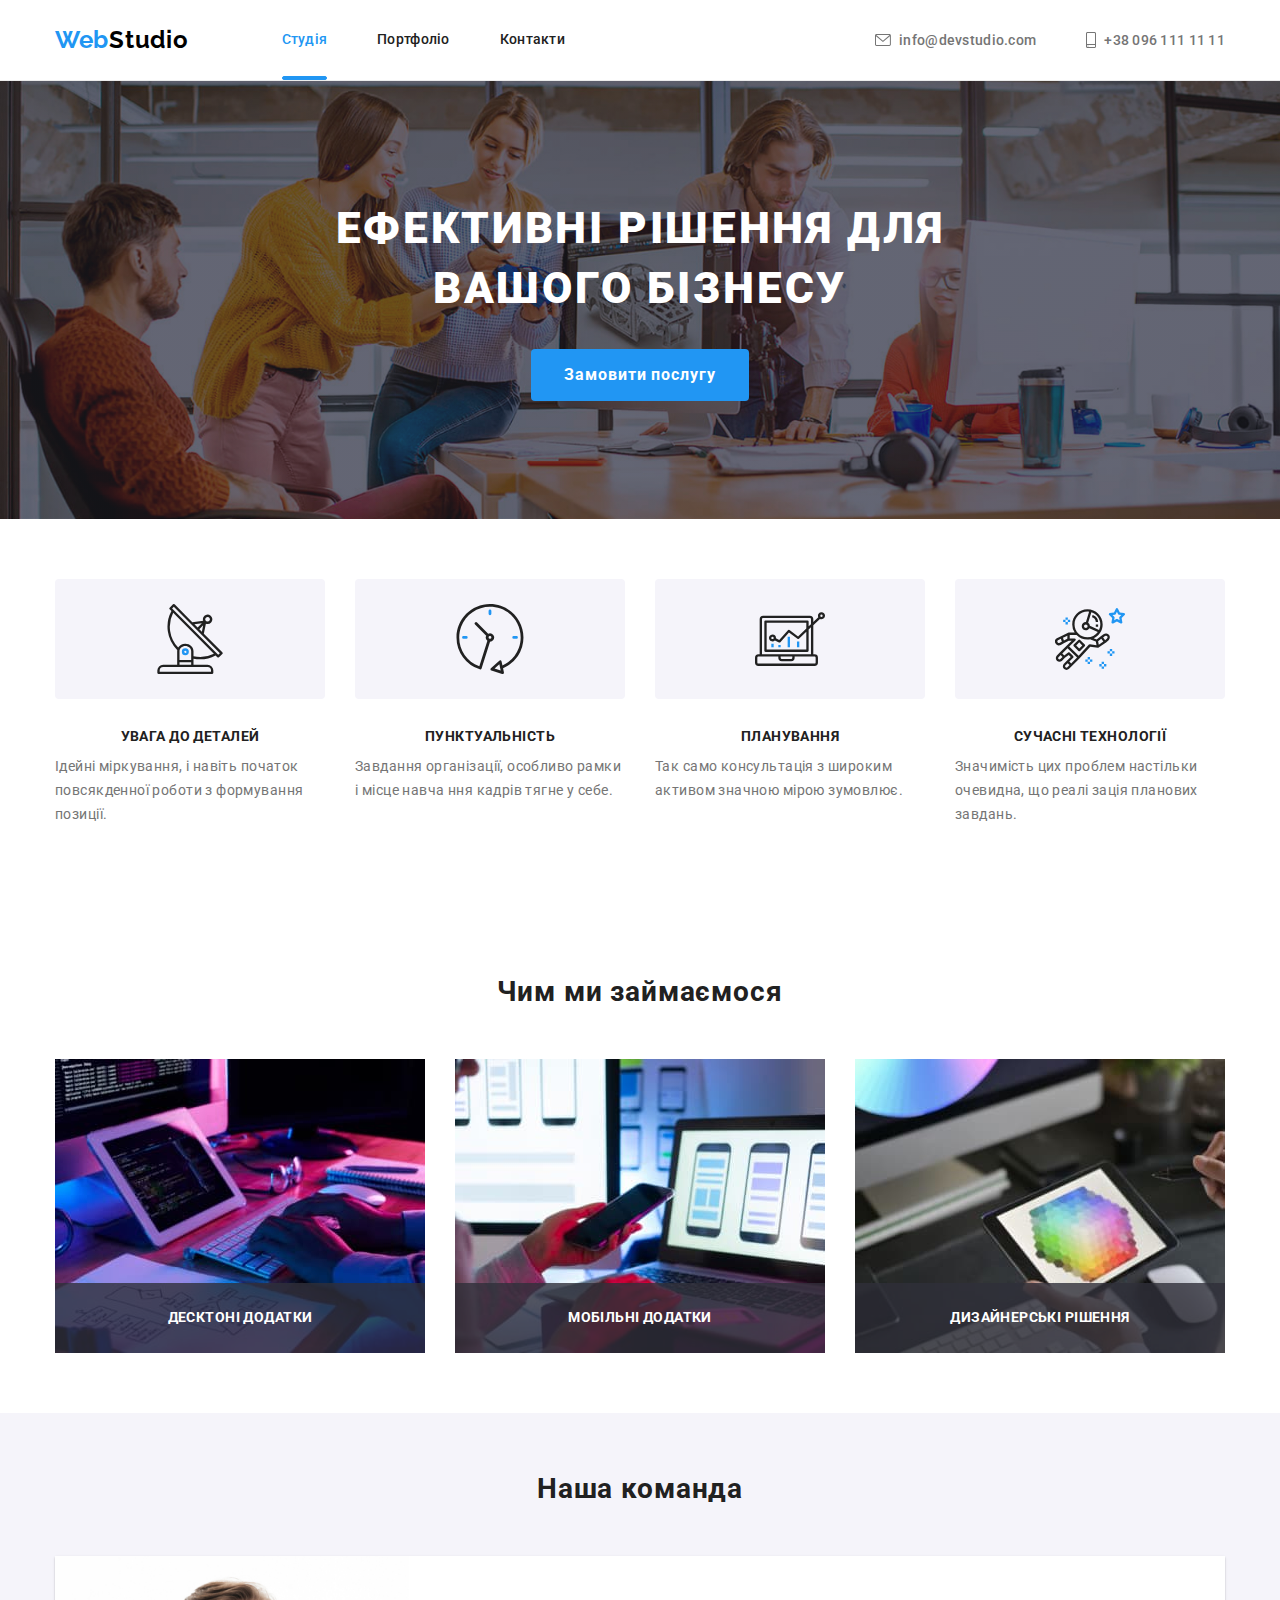
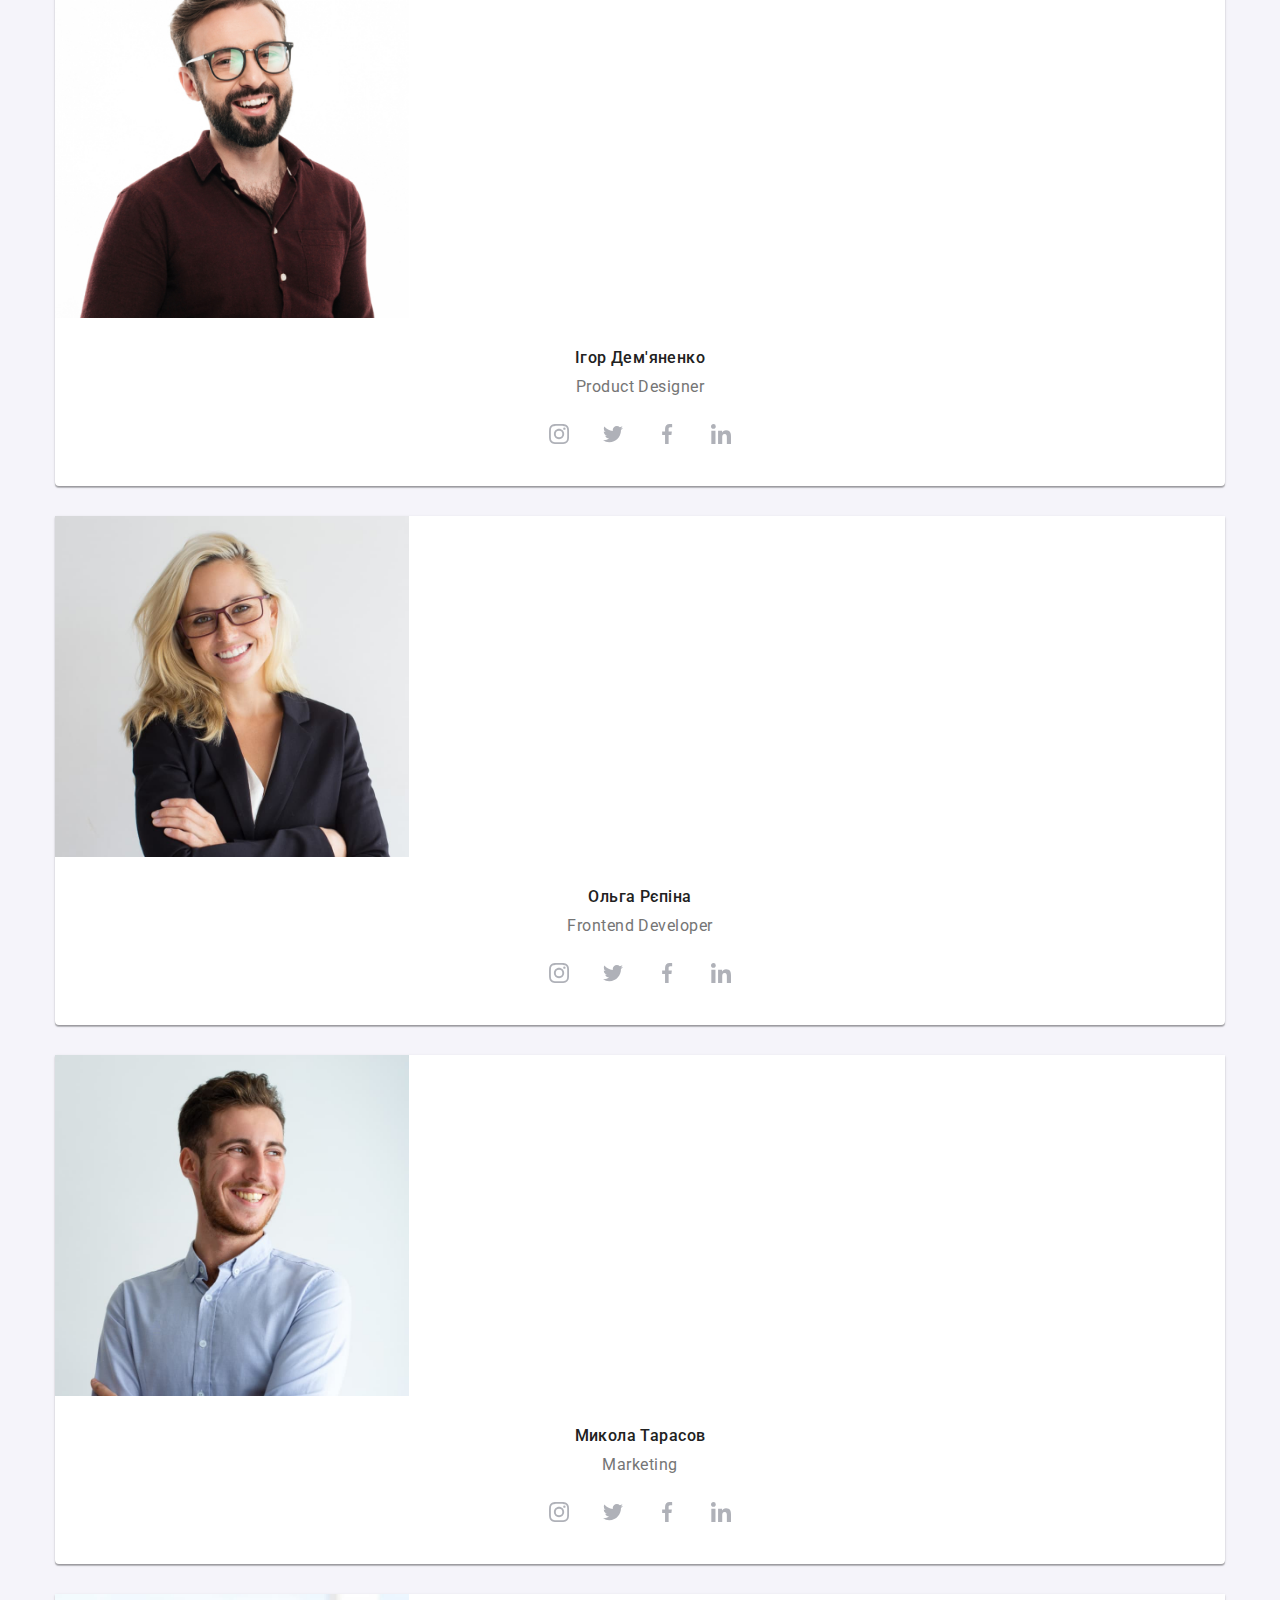
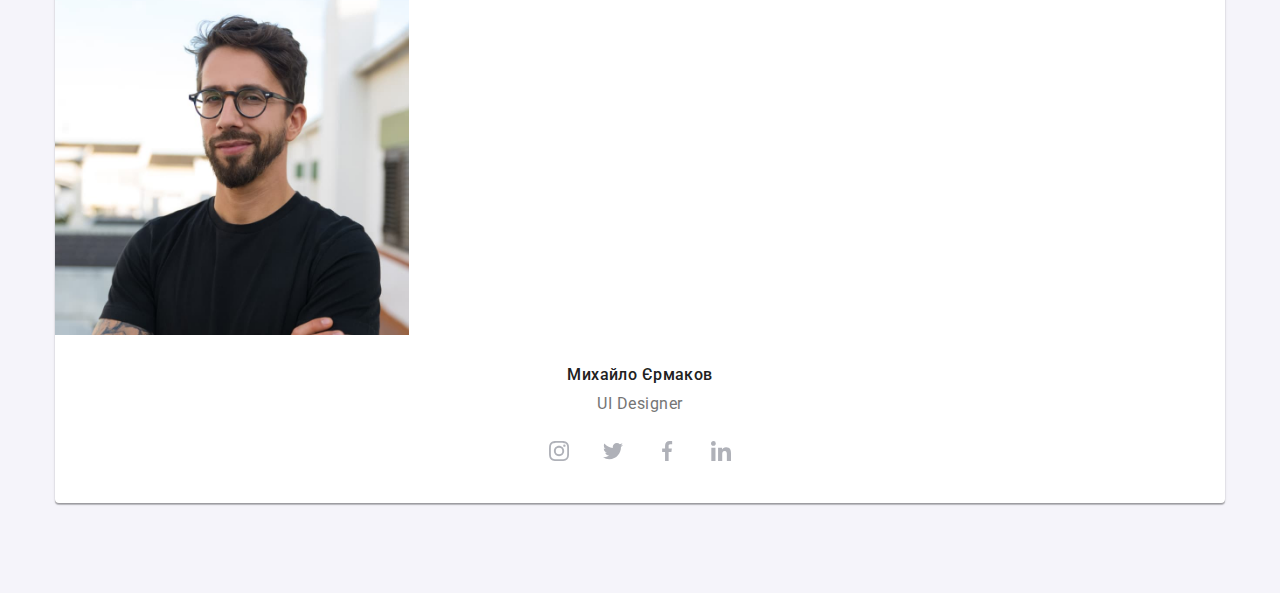
==== commit 8ac07599: "Added new section" ====
--- a/index.html
+++ b/index.html
@@ -65,9 +65,10 @@
                 width="10"
                 height="16"
               >
-                <use href="./images/icons.svg#icon-smartphone"></use></svg
-              >+38 096 111 11 11</a
-            >
+                <use href="./images/icons.svg#icon-smartphone"></use>
+              </svg>
+              +38 096 111 11 11
+            </a>
           </li>
         </ul>
       </div>
@@ -104,7 +105,7 @@
     </header>
     <main>
       <section class="hero">
-        <div class="container">
+        <div class="container hero__container">
           <h1 class="hero__title">Ефективні рішення для вашого бізнесу</h1>
           <button class="hero__btn" type="button" data-modal-open>
             Замовити послугу
@@ -177,8 +178,6 @@
                   class="works__img"
                   src="./images/box-1.jpg"
                   alt="Написання коду"
-                  width="370"
-                  height="294"
                 />
                 <h3 class="works__label">Десктоні додатки</h3>
               </div>
@@ -189,8 +188,6 @@
                   class="works__img"
                   src="./images/box-2.jpg"
                   alt="Перевірка адаптивності"
-                  width="370"
-                  height="294"
                 />
                 <h3 class="works__label">Мобільні додатки</h3>
               </div>
@@ -201,8 +198,6 @@
                   class="works__img"
                   src="./images/box-3.jpg"
                   alt="Підбір кольорової гами"
-                  width="370"
-                  height="294"
                 />
                 <h3 class="works__label">Дизайнерські рішення</h3>
               </div>
@@ -217,10 +212,8 @@
             <li class="team__item">
               <img
                 class="team__img"
-                src="./images/team-photo-1.jpg"
+                src="./images/mobile/team-photo-1.jpg"
                 alt="Фото Ігоря Дем'яненка"
-                width="270"
-                height="260"
               />
               <h3 class="team__title">Ігор Дем'яненко</h3>
               <p class="team__text" lang="en">Product Designer</p>
@@ -231,8 +224,6 @@
                       lang="en"
                       aria-label="icon instagram"
                       class="team__social-icon"
-                      width="20"
-                      height="20"
                     >
                       <use href="./images/icons.svg#icon-instagram"></use></svg
                   ></a>
@@ -243,8 +234,6 @@
                       lang="en"
                       aria-label="icon twitter"
                       class="team__social-icon"
-                      width="20"
-                      height="20"
                     >
                       <use href="./images/icons.svg#icon-twitter"></use></svg
                   ></a>
@@ -255,8 +244,6 @@
                       lang="en"
                       aria-label="icon facebook"
                       class="team__social-icon"
-                      width="20"
-                      height="20"
                     >
                       <use href="./images/icons.svg#icon-facebook"></use></svg
                   ></a>
@@ -267,8 +254,6 @@
                       lang="en"
                       aria-label="icon linkedin"
                       class="team__social-icon"
-                      width="20"
-                      height="20"
                     >
                       <use href="./images/icons.svg#icon-linkedin"></use></svg
                   ></a>
@@ -280,8 +265,6 @@
                 class="team__img"
                 src="./images/team-photo-3.jpg"
                 alt="Фото Ольги Рєпіної"
-                width="270"
-                height="260"
               />
               <h3 class="team__title">Ольга Рєпіна</h3>
               <p class="team__text" lang="en">Frontend Developer</p>
@@ -292,8 +275,6 @@
                       lang="en"
                       aria-label="icon instagram"
                       class="team__social-icon"
-                      width="20"
-                      height="20"
                     >
                       <use href="./images/icons.svg#icon-instagram"></use></svg
                   ></a>
@@ -304,8 +285,6 @@
                       lang="en"
                       aria-label="icon twitter"
                       class="team__social-icon"
-                      width="20"
-                      height="20"
                     >
                       <use href="./images/icons.svg#icon-twitter"></use></svg
                   ></a>
@@ -316,8 +295,6 @@
                       lang="en"
                       aria-label="icon facebook"
                       class="team__social-icon"
-                      width="20"
-                      height="20"
                     >
                       <use href="./images/icons.svg#icon-facebook"></use></svg
                   ></a>
@@ -328,8 +305,6 @@
                       lang="en"
                       aria-label="icon linkedin"
                       class="team__social-icon"
-                      width="20"
-                      height="20"
                     >
                       <use href="./images/icons.svg#icon-linkedin"></use></svg
                   ></a>
@@ -341,8 +316,6 @@
                 class="team__img"
                 src="./images/team-photo-2.jpg"
                 alt="Фото Миколи Тарасова"
-                width="270"
-                height="260"
               />
               <h3 class="team__title">Микола Тарасов</h3>
               <p class="team__text" lang="en">Marketing</p>
@@ -353,8 +326,6 @@
                       lang="en"
                       aria-label="icon instagram"
                       class="team__social-icon"
-                      width="20"
-                      height="20"
                     >
                       <use href="./images/icons.svg#icon-instagram"></use></svg
                   ></a>
@@ -365,8 +336,6 @@
                       lang="en"
                       aria-label="icon twitter"
                       class="team__social-icon"
-                      width="20"
-                      height="20"
                     >
                       <use href="./images/icons.svg#icon-twitter"></use></svg
                   ></a>
@@ -377,8 +346,6 @@
                       lang="en"
                       aria-label="icon facebook"
                       class="team__social-icon"
-                      width="20"
-                      height="20"
                     >
                       <use href="./images/icons.svg#icon-facebook"></use></svg
                   ></a>
@@ -389,8 +356,6 @@
                       lang="en"
                       aria-label="icon linkedin"
                       class="team__social-icon"
-                      width="20"
-                      height="20"
                     >
                       <use href="./images/icons.svg#icon-linkedin"></use></svg
                   ></a>
@@ -402,8 +367,6 @@
                 class="team__img"
                 src="./images/team-photo-4.jpg"
                 alt="Фото Михайла Єрмакова"
-                width="270"
-                height="260"
               />
               <h3 class="team__title">Михайло Єрмаков</h3>
               <p class="team__text" lang="en">UI Designer</p>
@@ -414,8 +377,6 @@
                       lang="en"
                       aria-label="icon instagram"
                       class="team__social-icon"
-                      width="20"
-                      height="20"
                     >
                       <use href="./images/icons.svg#icon-instagram"></use></svg
                   ></a>
@@ -426,8 +387,6 @@
                       lang="en"
                       aria-label="icon twitter"
                       class="team__social-icon"
-                      width="20"
-                      height="20"
                     >
                       <use href="./images/icons.svg#icon-twitter"></use></svg
                   ></a>
@@ -438,8 +397,6 @@
                       lang="en"
                       aria-label="icon facebook"
                       class="team__social-icon"
-                      width="20"
-                      height="20"
                     >
                       <use href="./images/icons.svg#icon-facebook"></use></svg
                   ></a>
@@ -450,8 +407,6 @@
                       lang="en"
                       aria-label="icon linkedin"
                       class="team__social-icon"
-                      width="20"
-                      height="20"
                     >
                       <use href="./images/icons.svg#icon-linkedin"></use></svg
                   ></a>
@@ -461,7 +416,7 @@
           </ul>
         </div>
       </section>
-      <section class="customers section">
+      <!-- <section class="customers section">
         <div class="container">
           <h2 class="section-title section-title_margin_end">
             Постійні клієнти
@@ -541,9 +496,9 @@
             </li>
           </ul>
         </div>
-      </section>
+      </section> -->
     </main>
-    <footer class="footer">
+    <!-- <footer class="footer">
       <div class="container footer-container">
         <div class="footer-column">
           <a class="logo footer-logo link" href="./index.html">
@@ -652,7 +607,7 @@
           </form>
         </div>
       </div>
-    </footer>
+    </footer> -->
     <div class="backdrop is-hidden" data-modal>
       <div class="modal">
         <button class="btn-close-modal" type="button">
--- a/css/main.min.css
+++ b/css/main.min.css
@@ -1 +1 @@
-:root{--accent-color: #2196f3;--main-color-page: #212121;--second-color-page: #757575;--color-text-light-threme: #000000;--color-text-dark-threme: #ffffff;--color-btn-filter-hover: #ffffff;--footer-address-text-color: rgba(255, 255, 255, 0.6);--placeholder-color: rgba(117, 117, 117, 0.5);--modal-form-color-border: rgba(33, 33, 33, 0.2);--backround-color-light: #ffffff;--backround-color-dark: #2f303a;--background-color-section-team: #f5f4fa;--background-color-btn-filter: #f5f4fa;--button-active: #188ce8;--header-border-color: #ececec;--border-color-projects-item: #eeeeee;--customers-text-color: #afb1b8;--social-link-color: #afb1b8;--duration-and-timing-function: 250ms cubic-bezier(0.4, 0, 0.2, 1)}.visually-hidden{position:absolute;white-space:nowrap;width:1px;height:1px;overflow:hidden;border:0;padding:0;clip:rect(0 0 0 0);clip-path:inset(50%);margin:-1px}.is-hidden{visibility:hidden;opacity:0;pointer-events:none;transform:translate(0%, -50%)}body{font-family:"Roboto",sans-serif;color:var(--main-color-page);font-size:14px;letter-spacing:.03em}h1,h2,h3,h4,h5,h6,p{margin-top:0;margin-bottom:0}ol,ul{margin-top:0;margin-bottom:0;padding-left:0}button{cursor:pointer}img{display:block}.link{text-decoration:none}.list{list-style:none}.header,.features,.works,.team__item,.portfolio{background-color:var(--backround-color-light)}.hero,.footer{background-color:var(--backround-color-dark)}@media screen and (max-width: 767px){.mobile-menu{position:fixed;top:0;left:0;z-index:99;width:100%;height:100%;background-color:var(--backround-color-light);opacity:0;visibility:hidden;pointer-events:none;transition:visibility var(----duration-and-timing-function),visibility var(--duration-and-timing-function)}.mobile-menu.is-open{opacity:1;visibility:visible;pointer-events:auto}.mobile-menu__container{position:relative}.mobile-menu__btn-close{position:absolute;top:10px;right:15px;line-height:0;background-color:rgba(0,0,0,0);border:0;padding:0}.mobile-menu__icon{width:40px;height:40px}}@media screen and (min-width: 768px){.mobile-menu{display:none}}.section-title{font-size:36px;line-height:1.67;text-align:center;letter-spacing:.03em}.section{padding-top:94px;padding-bottom:94px}.container{width:100%;padding-left:15px;padding-right:15px}@media screen and (min-width: 480px){.container{width:480px;margin-right:auto;margin-left:auto}}@media screen and (min-width: 768px){.container{width:768px}}@media screen and (min-width: 1200px){.container{width:1200px}}.backdrop{position:fixed;top:0;left:0;z-index:100;width:100%;height:100%;background-color:rgba(0,0,0,.2);transition:opacity var(--duration-and-timing-function),transform var(--duration-and-timing-function),visibility var(--duration-and-timing-function)}.modal{position:absolute;top:50%;left:50%;transform:translate(-50%, -50%);width:528px;padding:40px;background-color:var(--backround-color-light)}.btn-close-modal{position:absolute;top:8px;right:8px;width:30px;height:30px;display:flex;align-items:center;justify-content:center;background-color:rgba(0,0,0,0);border:1px solid rgba(0,0,0,.1);border-radius:50%;transition:fill var(--duration-and-timing-function)}.btn-close-modal:hover,.btn-close-modal:focus{fill:var(--accent-color)}.modal-form__title{font-weight:700;font-size:20px;line-height:1.15;text-align:center;letter-spacing:.03em;margin-bottom:12px}.modal-form{display:flex;flex-direction:column}.modal-form__desc{font-size:12px;line-height:1.16;letter-spacing:.01em;color:var(--second-color-page);margin-bottom:4px}.modal-form-input{width:100%;height:40px;border:1px solid var(--modal-form-color-border);border-radius:4px;padding:12px 12px 12px 42px;transition:border var(--duration-and-timing-function)}.modal-form-input:focus{outline:none;border:1px solid var(--accent-color);transition:border var(--duration-and-timing-function)}.input-container-name,.input-container-tel,.input-container-mail{position:relative;margin-bottom:10px}.form-icon{position:absolute;top:50%;transform:translateY(-50%);left:12px;transition:fill var(--duration-and-timing-function)}.modal-form-input:focus~.form-icon{fill:var(--accent-color)}.modal-form__comment{width:100%;height:120px;resize:none;border:1px solid var(--modal-form-color-border);border-radius:4px;padding:12px 16px;margin-bottom:20px}.modal-form__comment::placeholder{font-size:12px;line-height:1.17;letter-spacing:.01em;color:var(--placeholder-color)}.modal-form__comment:focus{outline:none;border:1px solid var(--accent-color);transition:border var(--duration-and-timing-function)}.modal-btn{width:200px;height:50px;padding-left:32px;padding-right:32px;padding-top:10px;padding-bottom:10px;font-weight:700;font-size:16px;line-height:1.88;letter-spacing:.06em;align-self:center;color:var(--color-text-dark-threme);background-color:var(--accent-color);cursor:pointer;border:1px solid rgba(0,0,0,0);border-radius:4px;box-shadow:0px 1px 3px rgba(0,0,0,.12),0px 1px 1px rgba(0,0,0,.14),0px 2px 1px rgba(0,0,0,.2);transition:background-color var(--duration-and-timing-function),box-shadow var(--duration-and-timing-function)}.modal-btn:hover{background-color:var(--button-active);box-shadow:0px 4px 4px rgba(0,0,0,.15)}.modal-form__license{margin-bottom:30px;margin-right:auto;margin-left:auto}.modal-form__icon{width:16px;height:15px;border:2px solid var(--main-color-page);border-radius:2px;cursor:pointer;transition:backround-color var(--duration-and-timing-function)}.modal-form__checkbox:checked+.modal-form__license-check>.modal-form__icon{background-color:var(--accent-color);border-color:var(--accent-color);fill:var(--color-text-dark-threme)}.modal-form__checkbox:focus+.modal-form__license-check>.modal-form__icon{box-shadow:0 0 0 2px var(--accent-color)}.modal-form__icon-active{display:none}.modal-form__license-check{display:inline-flex;align-items:center;font-size:14px;line-height:1.71;letter-spacing:.03em;color:var(--second-color-page)}.modal-form__checkbox:checked+.modal-form__license-check>.modal-form__icon .modal-form__icon-active{display:block}.modal-form__license-link{color:var(--accent-color)}@media screen and (max-width: 767px){.menu__list{display:none}.contacts{display:none}.mobile-btn-menu{line-height:0;border:none;background:rgba(0,0,0,0);padding:0}.mobile-btn-menu__icon{width:40px;height:40px}.header{padding-top:16px;padding-bottom:16px}}@media screen and (min-width: 768px)and (max-width: 1199px){.contacts__item:not(:last-child){margin-bottom:10px}.contacts__link{display:inline-flex;align-items:center}}.logo{font-family:"Raleway",sans-serif;font-weight:700;font-size:24px;line-height:1.2;color:var(--color-text-light-threme);letter-spacing:.03em}.logo_accent{color:var(--accent-color)}.header__container{display:flex;align-items:center;justify-content:space-between}.header{border-bottom:1px solid var(--header-border-color)}@media screen and (min-width: 768px){.mobile-btn-menu{display:none}.menu{display:flex;align-items:center}.menu__list{display:flex;align-items:center;gap:50px;margin-left:93px}.menu__link{display:block;font-weight:500;line-height:1.14;letter-spacing:.02em;color:inherit;padding-top:32px;padding-bottom:32px;transition:color var(--duration-and-timing-function)}.menu__link:hover,.menu__link:focus{color:var(--accent-color)}.menu__link_current{position:relative;color:var(--accent-color)}.menu__link_current::after{position:absolute;bottom:0;right:0;display:block;content:"";width:100%;height:4px;background-color:var(--accent-color);border:1px solid var(--accent-color);border-radius:2px}.contacts__link{font-family:"Roboto";font-weight:500;font-size:12px;line-height:1.16;letter-spacing:.02em;color:var(--second-color-page);transition:color var(--duration-and-timing-function)}.contacts__link:hover,.contacts__link:focus{color:var(--accent-color)}.contacts__icon{margin-right:8px;fill:currentColor}}@media screen and (min-width: 1200px){.contacts{display:flex;align-items:center;gap:50px;margin-left:auto}.contacts__link{display:flex;align-items:center;font-size:14px}}.hero{padding-top:200px;padding-bottom:200px;text-align:center;margin-left:auto;margin-right:auto;max-width:1600px;min-height:600px;background-image:linear-gradient(rgba(47, 48, 58, 0.4), rgba(47, 48, 58, 0.4)),url("../images/hero.jpg");background-size:cover;background-repeat:no-repeat;background-position:center}.hero__title{max-width:696px;margin-left:auto;margin-right:auto;margin-bottom:30px;font-weight:900;font-size:44px;line-height:1.36;letter-spacing:.06em;text-transform:uppercase;color:var(--color-text-dark-threme)}.hero__btn{padding-left:32px;padding-right:32px;padding-top:10px;padding-bottom:10px;font-weight:700;font-size:16px;line-height:1.88;letter-spacing:.06em;color:var(--color-text-dark-threme);background-color:var(--accent-color);cursor:pointer;border:1px solid rgba(0,0,0,0);border-radius:4px;transition:background-color var(--duration-and-timing-function),box-shadow var(--duration-and-timing-function)}.hero__btn:hover,.hero__btn:focus{background-color:var(--button-active);box-shadow:0px 4px 4px rgba(0,0,0,.15)}.features__list{display:flex;gap:30px}.features__sub-title{font-weight:700;font-size:inherit;line-height:1.14;text-transform:uppercase;margin-bottom:10px;padding-top:30px}.features__text{line-height:1.71;color:var(--second-color-page)}.features__item{flex-basis:calc((100% - 90px)/4)}.features.section{padding-bottom:0}.features__icon{display:block;width:70px;height:70px}.features__container{display:flex;height:120px;align-items:center;justify-content:center;border-radius:4px;background-color:var(--background-color-section-team)}.section-title_margin_end{margin-bottom:50px}.works__list{display:flex;gap:30px}.works__item{flex-basis:calc((100% - 60px)/3)}.works__thumb{position:relative}.works__thumb>.works__label{position:absolute;bottom:0;right:0;width:100%;height:70px;display:flex;align-items:center;justify-content:center;background-color:rgba(47,48,58,.8);font-size:14px;line-height:1.14;letter-spacing:.03em;text-transform:uppercase;color:var(--color-text-dark-threme)}.team{background-color:var(--background-color-section-team)}.team__list{display:flex;gap:30px}.team__item{padding-bottom:30px;border-radius:0px 0px 4px 4px;flex-basis:calc((100% - 90px)/4);box-shadow:0px 1px 3px rgba(0,0,0,.12),0px 1px 1px rgba(0,0,0,.14),0px 2px 1px rgba(0,0,0,.2)}.team__title{font-weight:500;font-size:16px;line-height:1.19;text-align:center;margin-bottom:10px;padding-top:30px}.team__text{font-size:16px;line-height:1.19;text-align:center;color:var(--second-color-page);margin-bottom:16px}.team__social-list{display:flex;justify-content:center;column-gap:10px;color:var(--social-link-color)}.team__social-link{display:flex;justify-content:center;align-items:center;width:44px;height:44px;border-radius:50%;color:var(--social-list__link-color);transition:color var(--duration-and-timing-function),background-color var(--duration-and-timing-function)}.team__social-link:hover,.team__social-link:focus{color:var(--color-text-dark-threme);background-color:var(--accent-color)}.team__social-icon{fill:currentColor}.customers-title{margin-bottom:50px;letter-spacing:.03em;color:var(--main-color-page)}.customers__list{display:flex;justify-content:center;align-items:center;gap:30px}.customers__item{flex-basis:calc((100% - 150px)/6)}.customers__link{display:flex;align-items:center;justify-content:center;height:92px;border:1px solid var(--customers-text-color);color:var(--customers-text-color);border-radius:4px;transition:color var(--duration-and-timing-function),border-color var(--duration-and-timing-function)}.customers__link:hover,.customers__link:focus{color:var(--accent-color);border-color:var(--accent-color)}.customers__icon{fill:currentColor}.footer{padding-top:60px;padding-bottom:60px}.footer-logo{display:block;font-family:"Raleway";font-weight:700;font-size:26px;line-height:1.19;color:var(--color-text-dark-threme);margin-bottom:20px}.address__link{font-family:inherit;font-style:normal;line-height:1.71;color:var(--color-text-dark-threme)}.address__link_address_font{font-family:inherit;font-style:normal;line-height:1.71;color:var(--footer-address-text-color);transition:color var(--duration-and-timing-function)}.address__link_address_font:hover,.address__link_address_font:focus{color:var(--accent-color)}.address__item:not(:last-child){margin-bottom:9px}.footer-container{display:flex;justify-content:space-between;align-items:baseline}.footer-list{display:flex;align-items:baseline;column-gap:70px}.footer-column>.column__title{font-size:14px;line-height:1.14;letter-spacing:.03em;text-transform:uppercase;color:var(--color-text-dark-threme);margin-bottom:20px}.join{display:flex;column-gap:10px}.join__link{display:flex;justify-content:center;align-items:center;width:44px;height:44px;color:var(--color-text-dark-threme);background-color:rgba(255,255,255,.1);border-radius:50%;transition:background-color var(--duration-and-timing-function)}.join__link:hover,.join__link:focus{background-color:var(--accent-color)}.join__icon{fill:currentColor}.subscription-form{display:flex}.subscription-form__email{width:358px;height:50px;background-color:inherit;border:1px solid rgba(255,255,255,.3);filter:drop-shadow(0px 4px 4px rgba(0, 0, 0, 0.15));border-radius:4px;padding:16px 15px;color:var(--color-text-dark-threme);margin-right:12px}.subscription-form__btn{position:relative;width:200px;height:50px;padding-left:28px;padding-right:62px;padding-top:10px;padding-bottom:10px;font-weight:700;font-size:16px;line-height:1.88;letter-spacing:.06em;color:var(--color-text-dark-threme);background-color:var(--accent-color);cursor:pointer;border:1px solid rgba(0,0,0,0);border-radius:4px;transition:background-color var(--duration-and-timing-function),box-shadow var(--duration-and-timing-function)}.subscription-form__btn:hover,.subscription-form__btn:focus{background-color:var(--button-active);box-shadow:0px 1px 3px rgba(0,0,0,.12),0px 1px 1px rgba(0,0,0,.14),0px 2px 1px rgba(0,0,0,.2)}.subscription-form__icon{position:absolute;top:50%;transform:translateY(-50%);right:28px;fill:currentColor}.filter{display:flex;gap:8px;justify-content:center;margin-bottom:50px}.filter-btn{font-family:inherit;font-weight:500;font-size:16px;line-height:1.62;padding-top:6px;padding-bottom:6px;padding-left:22px;padding-right:22px;border:1px solid rgba(0,0,0,0);border-radius:4px;background-color:var(--background-color-btn-filter);transition:color var(--duration-and-timing-function),background-color var(--duration-and-timing-function),box-shadow var(--duration-and-timing-function)}.filter-btn:hover,.filter-btn:focus{color:var(--color-btn-filter-hover);background-color:var(--accent-color);box-shadow:0px 3px 1px rgba(0,0,0,.1),0px 1px 2px rgba(0,0,0,.08),0px 2px 2px rgba(0,0,0,.12)}.accent-btn{color:var(--color-btn-filter-hover);background-color:var(--accent-color);box-shadow:0px 3px 1px rgba(0,0,0,.1),0px 1px 2px rgba(0,0,0,.08),0px 2px 2px rgba(0,0,0,.12)}.projects{display:flex;flex-wrap:wrap;gap:30px}.projects-item{flex-basis:calc((100% - 60px)/3);border-right:1px solid var(--border-color-projects-item);border-bottom:1px solid var(--border-color-projects-item);border-left:1px solid var(--border-color-projects-item);transition:box-shadow var(--duration-and-timing-function)}.projects-item:hover{box-shadow:0px 1px 1px rgba(0,0,0,.12),0px 4px 4px rgba(0,0,0,.06),1px 4px 6px rgba(0,0,0,.16)}.projects-item-wrapper{position:relative;overflow:hidden}.overlay{position:absolute;top:0;left:0;padding:63px 24px;font-family:"Roboto";font-size:18px;line-height:1.56;letter-spacing:.03em;background-color:rgba(33,150,243,.9);color:var(--color-text-dark-threme);transform:translateY(100%);transition:transform var(--duration-and-timing-function)}.projects-item-link{color:inherit}.projects-item-link:hover .overlay,.projects-item-link:focus .overlay{transform:translateY(0%)}img.projects-img{display:block;max-width:100%;height:auto}.projects-title{font-size:18px;line-height:2;letter-spacing:.06em}.projects-text{font-size:16px;line-height:1.88;color:var(--second-color-page)}.projects-title{margin-bottom:4px}.title-container{padding:20px 24px 20px 24px}/*# sourceMappingURL=main.min.css.map */+:root{--accent-color: #2196f3;--main-color-page: #212121;--second-color-page: #757575;--color-text-light-threme: #000000;--color-text-dark-threme: #ffffff;--color-btn-filter-hover: #ffffff;--footer-address-text-color: rgba(255, 255, 255, 0.6);--placeholder-color: rgba(117, 117, 117, 0.5);--modal-form-color-border: rgba(33, 33, 33, 0.2);--backround-color-light: #ffffff;--backround-color-dark: #2f303a;--background-color-section-team: #f5f4fa;--background-color-btn-filter: #f5f4fa;--button-active: #188ce8;--header-border-color: #ececec;--border-color-projects-item: #eeeeee;--customers-text-color: #afb1b8;--social-link-color: #afb1b8;--duration-and-timing-function: 250ms cubic-bezier(0.4, 0, 0.2, 1)}.visually-hidden{position:absolute;white-space:nowrap;width:1px;height:1px;overflow:hidden;border:0;padding:0;clip:rect(0 0 0 0);clip-path:inset(50%);margin:-1px}.is-hidden{visibility:hidden;opacity:0;pointer-events:none;transform:translate(0%, -50%)}body{font-family:"Roboto",sans-serif;color:var(--main-color-page);font-size:14px;letter-spacing:.03em}h1,h2,h3,h4,h5,h6,p{margin-top:0;margin-bottom:0}ol,ul{margin-top:0;margin-bottom:0;padding-left:0}button{cursor:pointer}img{display:block}.link{text-decoration:none}.list{list-style:none}.header,.features,.works,.team__item,.portfolio{background-color:var(--backround-color-light)}.hero,.footer{background-color:var(--backround-color-dark)}@media screen and (max-width: 767px){.mobile-menu{position:fixed;top:0;left:0;z-index:99;width:100%;height:100%;background-color:var(--backround-color-light);opacity:0;visibility:hidden;pointer-events:none;transition:visibility var(----duration-and-timing-function),visibility var(--duration-and-timing-function)}.mobile-menu.is-open{opacity:1;visibility:visible;pointer-events:auto}.mobile-menu__container{position:relative}.mobile-menu__btn-close{position:absolute;top:10px;right:15px;line-height:0;background-color:rgba(0,0,0,0);border:0;padding:0}.mobile-menu__icon{width:40px;height:40px}}@media screen and (min-width: 768px){.mobile-menu{display:none}}.section-title{font-size:28px;line-height:1.17;text-align:center;letter-spacing:.03em}.section{padding-top:60px;padding-bottom:60px}@media screen and (width: 1200px){.section{padding-top:94px;padding-bottom:94px}.section-title{font-size:36px;line-height:1.67}}.container{width:100%;padding-left:15px;padding-right:15px}@media screen and (min-width: 480px){.container{width:480px;margin-right:auto;margin-left:auto}}@media screen and (min-width: 768px){.container{width:768px}}@media screen and (min-width: 1200px){.container{width:1200px}}.backdrop{position:fixed;top:0;left:0;z-index:100;width:100%;height:100%;background-color:rgba(0,0,0,.2);transition:opacity var(--duration-and-timing-function),transform var(--duration-and-timing-function),visibility var(--duration-and-timing-function)}.modal{position:absolute;top:5%;left:50%;transform:translate(-50%);width:90%;padding:40px;background-color:var(--backround-color-light)}.btn-close-modal{position:absolute;top:8px;right:8px;width:30px;height:30px;display:flex;align-items:center;justify-content:center;background-color:rgba(0,0,0,0);border:1px solid rgba(0,0,0,.1);border-radius:50%;transition:fill var(--duration-and-timing-function)}.btn-close-modal:hover,.btn-close-modal:focus{fill:var(--accent-color)}@media screen and (min-width: 480px){.modal{top:50%;transform:translate(-50%, -50%);width:450px}}@media screen and (min-width: 1200px){.modal{width:528px}}.modal-form__title{font-weight:700;font-size:20px;line-height:1.5;text-align:center;letter-spacing:.03em;margin-bottom:12px}.modal-form{display:flex;flex-direction:column}.modal-form__desc{font-size:12px;line-height:1.16;letter-spacing:.01em;color:var(--second-color-page);margin-bottom:4px}.modal-form-input{width:100%;height:40px;border:1px solid var(--modal-form-color-border);border-radius:4px;padding:12px 12px 12px 42px;transition:border var(--duration-and-timing-function)}.modal-form-input:focus{outline:none;border:1px solid var(--accent-color);transition:border var(--duration-and-timing-function)}.input-container-name,.input-container-tel,.input-container-mail{position:relative;margin-bottom:10px}.form-icon{position:absolute;top:50%;transform:translateY(-50%);left:12px;transition:fill var(--duration-and-timing-function)}.modal-form-input:focus~.form-icon{fill:var(--accent-color)}.modal-form__comment{width:100%;height:120px;resize:none;border:1px solid var(--modal-form-color-border);border-radius:4px;padding:12px 16px;margin-bottom:20px}.modal-form__comment::placeholder{font-size:12px;line-height:1.17;letter-spacing:.01em;color:var(--placeholder-color)}.modal-form__comment:focus{outline:none;border:1px solid var(--accent-color);transition:border var(--duration-and-timing-function)}.modal-btn{width:200px;height:50px;padding-left:52px;padding-right:52px;padding-top:10px;padding-bottom:10px;font-weight:700;font-size:16px;line-height:1.88;letter-spacing:.06em;align-self:center;color:var(--color-text-dark-threme);background-color:var(--accent-color);cursor:pointer;border:1px solid rgba(0,0,0,0);border-radius:4px;box-shadow:0px 1px 3px rgba(0,0,0,.12),0px 1px 1px rgba(0,0,0,.14),0px 2px 1px rgba(0,0,0,.2);transition:background-color var(--duration-and-timing-function),box-shadow var(--duration-and-timing-function)}.modal-btn:hover{background-color:var(--button-active);box-shadow:0px 4px 4px rgba(0,0,0,.15)}.modal-form__license{margin-bottom:30px;margin-right:auto;margin-left:auto}.modal-form__icon{width:16px;height:15px;border:2px solid var(--main-color-page);border-radius:2px;cursor:pointer;transition:backround-color var(--duration-and-timing-function)}.modal-form__checkbox:checked+.modal-form__license-check>.modal-form__icon{background-color:var(--accent-color);border-color:var(--accent-color);fill:var(--color-text-dark-threme)}.modal-form__checkbox:focus+.modal-form__license-check>.modal-form__icon{box-shadow:0 0 0 2px var(--accent-color)}.modal-form__icon-active{display:none}.modal-form__license-check{font-size:12px;line-height:1.16;letter-spacing:.03em;color:var(--second-color-page)}.modal-form__checkbox:checked+.modal-form__license-check>.modal-form__icon .modal-form__icon-active{display:block}.modal-form__license-link{color:var(--accent-color)}@media screen and (min-width: 480px){.modal-form__license-check{display:inline-flex;align-items:center}.modal-form__comment{width:100%;height:96px}}@media screen and (min-width: 1200px){.modal-form__license-check{font-size:12px;line-height:1.16}}@media screen and (max-width: 767px){.menu__list{display:none}.contacts{display:none}.mobile-btn-menu{line-height:0;border:none;background:rgba(0,0,0,0);padding:0}.mobile-btn-menu__icon{width:40px;height:40px}.header{padding-top:16px;padding-bottom:16px}}@media screen and (min-width: 768px)and (max-width: 1199px){.contacts__item:not(:last-child){margin-bottom:10px}.contacts__link{display:inline-flex;align-items:center}}.logo{font-family:"Raleway",sans-serif;font-weight:700;font-size:24px;line-height:1.2;color:var(--color-text-light-threme);letter-spacing:.03em}.logo_accent{color:var(--accent-color)}.header__container{display:flex;align-items:center;justify-content:space-between}.header{border-bottom:1px solid var(--header-border-color)}@media screen and (min-width: 768px){.mobile-btn-menu{display:none}.menu{display:flex;align-items:center}.menu__list{display:flex;align-items:center;gap:50px;margin-left:93px}.menu__link{display:block;font-weight:500;line-height:1.14;letter-spacing:.02em;color:inherit;padding-top:32px;padding-bottom:32px;transition:color var(--duration-and-timing-function)}.menu__link:hover,.menu__link:focus{color:var(--accent-color)}.menu__link_current{position:relative;color:var(--accent-color)}.menu__link_current::after{position:absolute;bottom:0;right:0;display:block;content:"";width:100%;height:4px;background-color:var(--accent-color);border:1px solid var(--accent-color);border-radius:2px}.contacts__link{font-family:"Roboto";font-weight:500;font-size:12px;line-height:1.16;letter-spacing:.02em;color:var(--second-color-page);transition:color var(--duration-and-timing-function)}.contacts__link:hover,.contacts__link:focus{color:var(--accent-color)}.contacts__icon{margin-right:8px;fill:currentColor}}@media screen and (min-width: 1200px){.contacts{display:flex;align-items:center;gap:50px;margin-left:auto}.contacts__link{display:flex;align-items:center;font-size:14px}}.hero__container{padding-top:118px;padding-bottom:118px}.hero__title{max-width:360px;margin-left:auto;margin-right:auto;margin-bottom:30px;font-weight:900;font-size:26px;line-height:1.62;text-align:center;letter-spacing:.06em;text-transform:uppercase;color:var(--color-text-dark-threme)}.hero__btn{padding-left:24px;padding-right:24px;padding-top:10px;padding-bottom:10px;font-weight:700;font-size:16px;line-height:1.88;letter-spacing:.06em;color:var(--color-text-dark-threme);background-color:var(--accent-color);cursor:pointer;border:1px solid rgba(0,0,0,0);border-radius:4px;transition:background-color var(--duration-and-timing-function),box-shadow var(--duration-and-timing-function)}.hero__btn:hover,.hero__btn:focus{background-color:var(--button-active);box-shadow:0px 4px 4px rgba(0,0,0,.15)}.hero{text-align:center;margin-left:auto;margin-right:auto;max-width:767px;background-image:linear-gradient(rgba(47, 48, 58, 0.4), rgba(47, 48, 58, 0.4)),url("../../images/mobile/hero.jpg");background-size:cover;background-repeat:no-repeat;background-position:center}@media(min-device-pixel-ratio: 2),(min-resolution: 192dpi),(min-resolution: 2dppx){.hero{background-image:linear-gradient(rgba(47, 48, 58, 0.4), rgba(47, 48, 58, 0.4)),url("../../images/mobile/hero@2x.jpg")}}@media screen and (min-width: 768px){.hero{max-width:1199px;background-image:linear-gradient(rgba(47, 48, 58, 0.4), rgba(47, 48, 58, 0.4)),url("../../images/tablet/hero.jpg")}}@media screen and (min-device-pixel-ratio: 2)and (min-width: 768px),screen and (min-resolution: 192dpi)and (min-width: 768px),screen and (min-resolution: 2dppx)and (min-width: 768px){.hero{background-image:linear-gradient(rgba(47, 48, 58, 0.4), rgba(47, 48, 58, 0.4)),url("../../images/tablet/hero@2x.jpg")}}@media screen and (min-width: 1200px){.hero{max-width:1600px;background-image:linear-gradient(rgba(47, 48, 58, 0.4), rgba(47, 48, 58, 0.4)),url("../../images/desktop/hero.jpg")}.hero__title{max-width:696px;font-size:44px;line-height:1.36}.hero__btn{padding-left:32px;padding-right:32px;font-size:16px;line-height:1.88}}@media screen and (min-device-pixel-ratio: 2)and (min-width: 1200px),screen and (min-resolution: 192dpi)and (min-width: 1200px),screen and (min-resolution: 2dppx)and (min-width: 1200px){.hero{background-image:linear-gradient(rgba(47, 48, 58, 0.4), rgba(47, 48, 58, 0.4)),url("../../images/desktop/hero@2x.jpg")}}.features__sub-title{font-size:inherit;line-height:1.14;text-align:center;text-transform:uppercase;margin-bottom:10px;padding-top:30px}.features__text{font-size:14px;line-height:1.71;letter-spacing:.03em;line-height:1.71;color:var(--second-color-page)}.features__icon{display:block;width:70px;height:70px}.features__container{display:flex;height:120px;align-items:center;justify-content:center;border-radius:4px;background-color:var(--background-color-section-team)}.features__item{margin-bottom:30px}@media screen and (min-width: 768px)and (max-width: 1199px){.features__list{display:flex;flex-wrap:wrap;justify-content:space-between;gap:30px}.features__item{margin-bottom:0;width:354px}.features__container{max-width:100%}.features__sub-title{text-align:left}}@media screen and (min-width: 1200px){.features__list{display:flex;gap:30px}.features__item{flex-basis:calc((100% - 90px)/4)}}@media screen and (max-width: 1199px){.works{display:none}}.section-title_margin_end{margin-bottom:50px}.works__list{display:flex;gap:30px}.works__item{flex-basis:calc((100% - 60px)/3)}.works__thumb{position:relative}.works__thumb>.works__label{position:absolute;bottom:0;right:0;width:100%;height:70px;display:flex;align-items:center;justify-content:center;background-color:rgba(47,48,58,.8);font-size:14px;line-height:1.14;letter-spacing:.03em;text-transform:uppercase;color:var(--color-text-dark-threme)}.team{background-color:var(--background-color-section-team)}.team__img{display:block;width:100%;height:auto}.team__item{padding-bottom:30px;margin-bottom:30px;border-radius:0px 0px 4px 4px;flex-basis:calc((100% - 90px)/4);box-shadow:0px 1px 3px rgba(0,0,0,.12),0px 1px 1px rgba(0,0,0,.14),0px 2px 1px rgba(0,0,0,.2)}.team__title{font-weight:500;font-size:16px;line-height:1.19;text-align:center;margin-bottom:10px;padding-top:30px}.team__text{font-size:16px;line-height:1.19;text-align:center;letter-spacing:.03em;color:var(--second-color-page);margin-bottom:16px}.team__social-icon{width:20px;height:20px}.team__social-list{display:flex;justify-content:center;column-gap:10px;color:var(--social-link-color)}.team__social-link{display:flex;justify-content:center;align-items:center;width:44px;height:44px;border-radius:50%;color:var(--social-list__link-color);transition:color var(--duration-and-timing-function),background-color var(--duration-and-timing-function)}.team__social-link:hover,.team__social-link:focus{color:var(--color-text-dark-threme);background-color:var(--accent-color)}.team__social-icon{fill:currentColor}@media screen and (min-width: 480px){.team__img{width:450px}}@media screen and (min-width: 768px){.team__img{width:354px}}.customers-title{margin-bottom:50px;letter-spacing:.03em;color:var(--main-color-page)}.customers__list{display:flex;justify-content:center;align-items:center;gap:30px}.customers__item{flex-basis:calc((100% - 150px)/6)}.customers__link{display:flex;align-items:center;justify-content:center;height:92px;border:1px solid var(--customers-text-color);color:var(--customers-text-color);border-radius:4px;transition:color var(--duration-and-timing-function),border-color var(--duration-and-timing-function)}.customers__link:hover,.customers__link:focus{color:var(--accent-color);border-color:var(--accent-color)}.customers__icon{fill:currentColor}.footer{padding-top:60px;padding-bottom:60px}.footer-logo{display:block;font-family:"Raleway";font-weight:700;font-size:26px;line-height:1.19;color:var(--color-text-dark-threme);margin-bottom:20px}.address__link{font-family:inherit;font-style:normal;line-height:1.71;color:var(--color-text-dark-threme)}.address__link_address_font{font-family:inherit;font-style:normal;line-height:1.71;color:var(--footer-address-text-color);transition:color var(--duration-and-timing-function)}.address__link_address_font:hover,.address__link_address_font:focus{color:var(--accent-color)}.address__item:not(:last-child){margin-bottom:9px}.footer-container{display:flex;justify-content:space-between;align-items:baseline}.footer-list{display:flex;align-items:baseline;column-gap:70px}.footer-column>.column__title{font-size:14px;line-height:1.14;letter-spacing:.03em;text-transform:uppercase;color:var(--color-text-dark-threme);margin-bottom:20px}.join{display:flex;column-gap:10px}.join__link{display:flex;justify-content:center;align-items:center;width:44px;height:44px;color:var(--color-text-dark-threme);background-color:rgba(255,255,255,.1);border-radius:50%;transition:background-color var(--duration-and-timing-function)}.join__link:hover,.join__link:focus{background-color:var(--accent-color)}.join__icon{fill:currentColor}.subscription-form{display:flex}.subscription-form__email{width:358px;height:50px;background-color:inherit;border:1px solid rgba(255,255,255,.3);filter:drop-shadow(0px 4px 4px rgba(0, 0, 0, 0.15));border-radius:4px;padding:16px 15px;color:var(--color-text-dark-threme);margin-right:12px}.subscription-form__btn{position:relative;width:200px;height:50px;padding-left:28px;padding-right:62px;padding-top:10px;padding-bottom:10px;font-weight:700;font-size:16px;line-height:1.88;letter-spacing:.06em;color:var(--color-text-dark-threme);background-color:var(--accent-color);cursor:pointer;border:1px solid rgba(0,0,0,0);border-radius:4px;transition:background-color var(--duration-and-timing-function),box-shadow var(--duration-and-timing-function)}.subscription-form__btn:hover,.subscription-form__btn:focus{background-color:var(--button-active);box-shadow:0px 1px 3px rgba(0,0,0,.12),0px 1px 1px rgba(0,0,0,.14),0px 2px 1px rgba(0,0,0,.2)}.subscription-form__icon{position:absolute;top:50%;transform:translateY(-50%);right:28px;fill:currentColor}.filter{display:flex;gap:8px;justify-content:center;margin-bottom:50px}.filter-btn{font-family:inherit;font-weight:500;font-size:16px;line-height:1.62;padding-top:6px;padding-bottom:6px;padding-left:22px;padding-right:22px;border:1px solid rgba(0,0,0,0);border-radius:4px;background-color:var(--background-color-btn-filter);transition:color var(--duration-and-timing-function),background-color var(--duration-and-timing-function),box-shadow var(--duration-and-timing-function)}.filter-btn:hover,.filter-btn:focus{color:var(--color-btn-filter-hover);background-color:var(--accent-color);box-shadow:0px 3px 1px rgba(0,0,0,.1),0px 1px 2px rgba(0,0,0,.08),0px 2px 2px rgba(0,0,0,.12)}.accent-btn{color:var(--color-btn-filter-hover);background-color:var(--accent-color);box-shadow:0px 3px 1px rgba(0,0,0,.1),0px 1px 2px rgba(0,0,0,.08),0px 2px 2px rgba(0,0,0,.12)}.projects{display:flex;flex-wrap:wrap;gap:30px}.projects-item{flex-basis:calc((100% - 60px)/3);border-right:1px solid var(--border-color-projects-item);border-bottom:1px solid var(--border-color-projects-item);border-left:1px solid var(--border-color-projects-item);transition:box-shadow var(--duration-and-timing-function)}.projects-item:hover{box-shadow:0px 1px 1px rgba(0,0,0,.12),0px 4px 4px rgba(0,0,0,.06),1px 4px 6px rgba(0,0,0,.16)}.projects-item-wrapper{position:relative;overflow:hidden}.overlay{position:absolute;top:0;left:0;padding:63px 24px;font-family:"Roboto";font-size:18px;line-height:1.56;letter-spacing:.03em;background-color:rgba(33,150,243,.9);color:var(--color-text-dark-threme);transform:translateY(100%);transition:transform var(--duration-and-timing-function)}.projects-item-link{color:inherit}.projects-item-link:hover .overlay,.projects-item-link:focus .overlay{transform:translateY(0%)}img.projects-img{display:block;max-width:100%;height:auto}.projects-title{font-size:18px;line-height:2;letter-spacing:.06em}.projects-text{font-size:16px;line-height:1.88;color:var(--second-color-page)}.projects-title{margin-bottom:4px}.title-container{padding:20px 24px 20px 24px}/*# sourceMappingURL=main.min.css.map */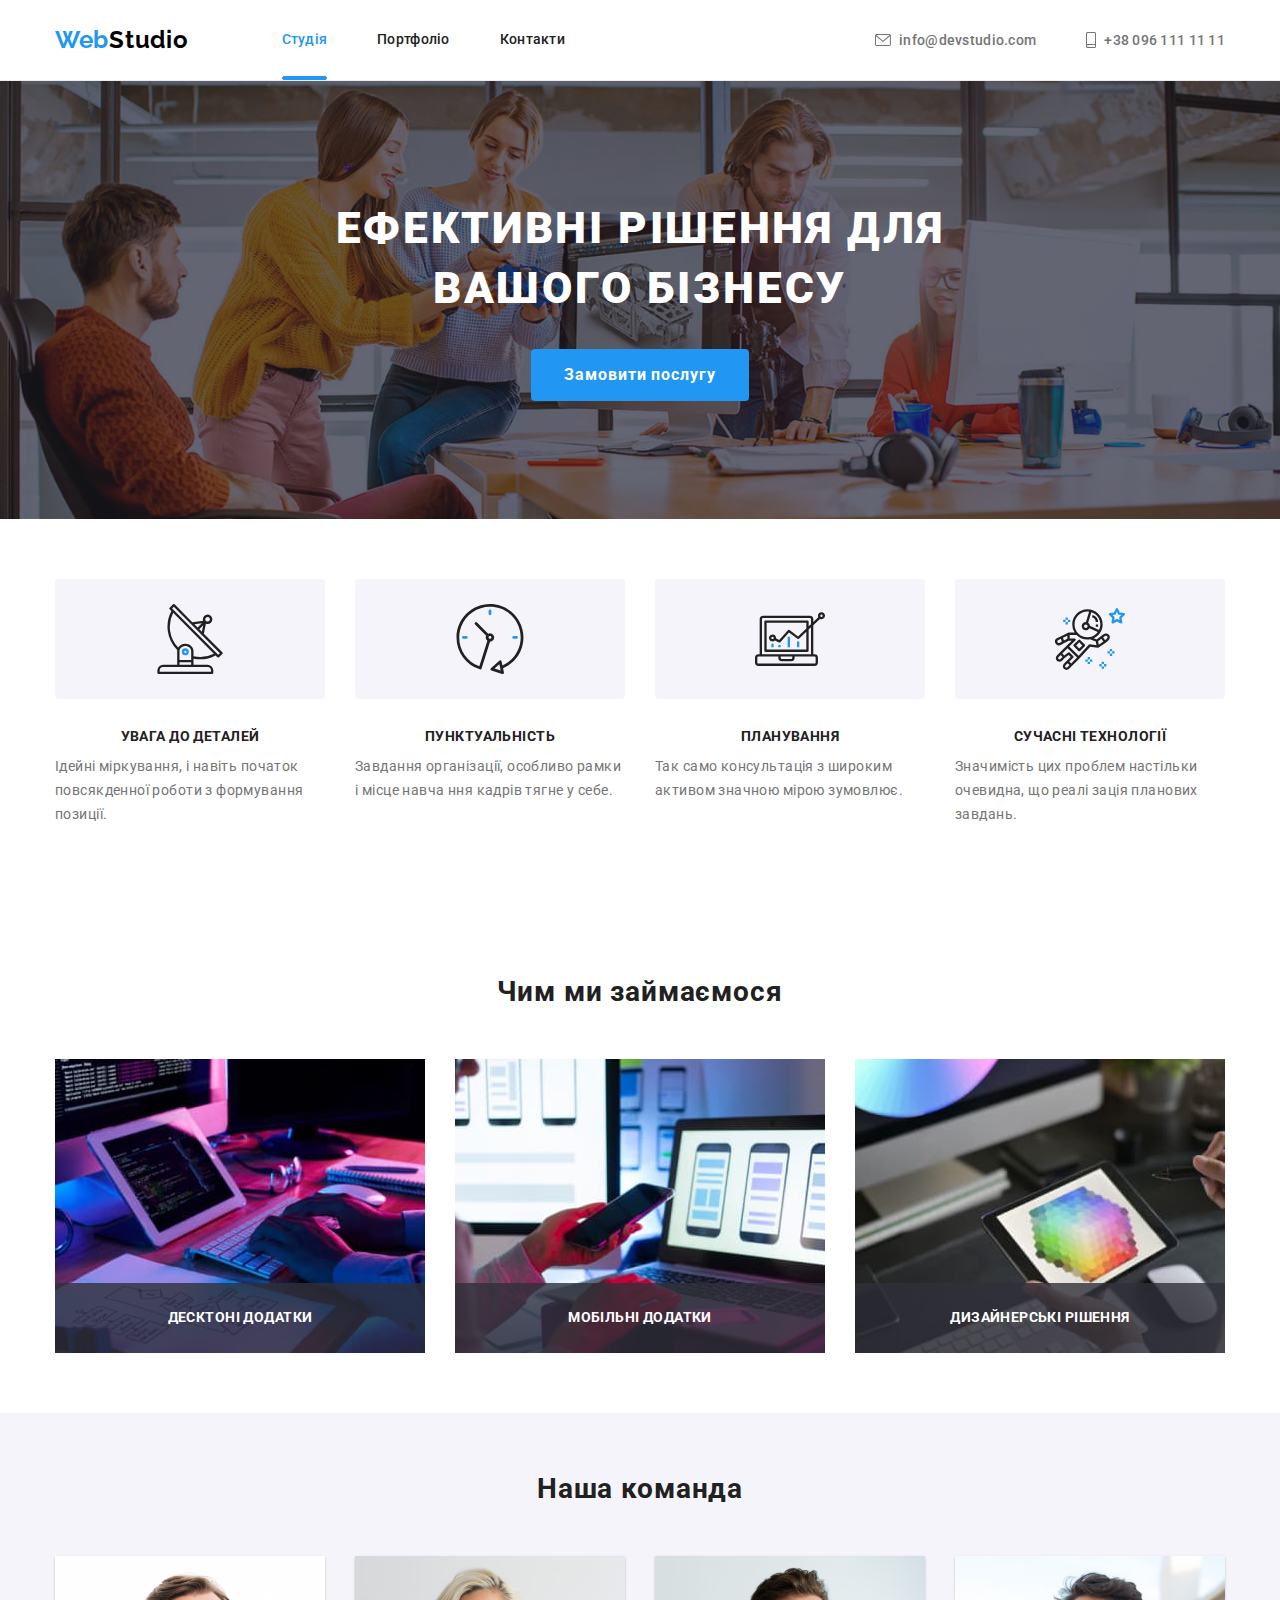
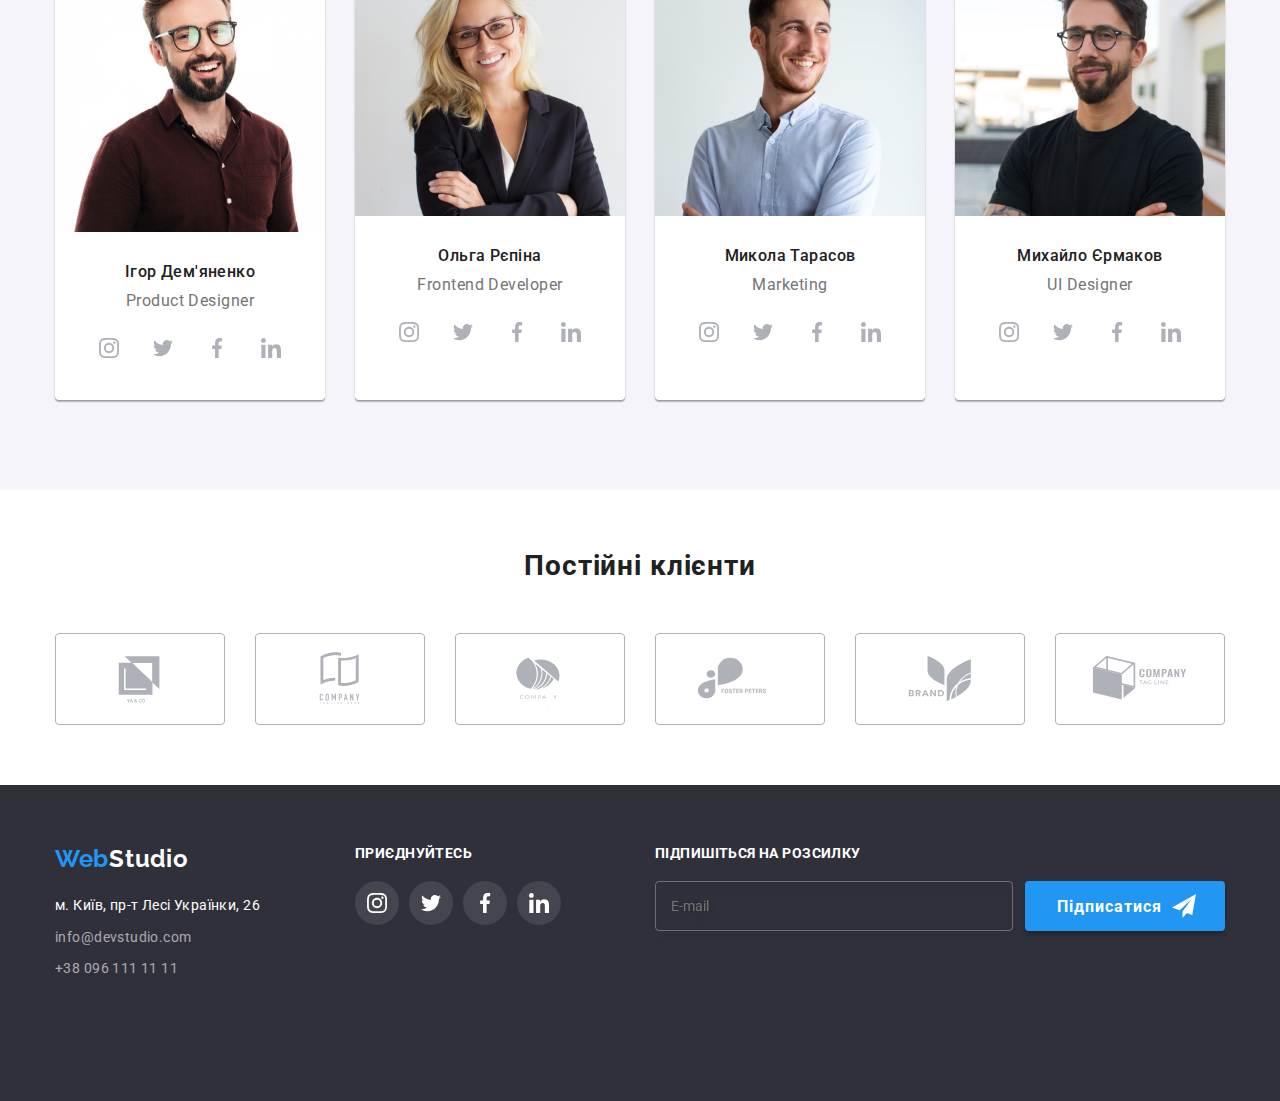
==== commit 7f1cb00a: "Added new layout and style" ====
--- a/index.html
+++ b/index.html
@@ -79,27 +79,55 @@
               <use href="./images/icons.svg#icon-close"></use>
             </svg>
           </button>
-          <ul>
-            <li>
-              <a href="">Студія</a>
-            </li>
-            <li>
-              <a href="">Портфоліо</a>
-            </li>
-            <li>
-              <a href="">Контакти</a>
-            </li>
-          </ul>
-          <ul>
-            <li><a href=""> </a></li>
-            <li><a href=""> </a></li>
-          </ul>
-          <ul>
-            <li><a href=""> </a></li>
-            <li><a href=""> </a></li>
-            <li><a href=""> </a></li>
-            <li><a href=""> </a></li>
-          </ul>
+          <div class="mobile-menu__wrapper">
+            <ul class="mobile-menu__list list">
+              <li class="mobile-menu__item">
+                <a
+                  class="mobile-menu__link mobile-menu__link_current link"
+                  href="#"
+                  >Студія</a
+                >
+              </li>
+              <li class="mobile-menu__item">
+                <a class="mobile-menu__link link" href="./portfolio.html"
+                  >Портфоліо</a
+                >
+              </li>
+              <li class="mobile-menu__item">
+                <a class="mobile-menu__link link" href="">Контакти</a>
+              </li>
+            </ul>
+          </div>
+          <div class="mobile-menu__contacts">
+            <ul class="mobile-contacts list">
+              <li class="mobile-menu__item">
+                <a class="mobile-menu__link link" href="tel:+3806111111"
+                  >+38 096 111 11 11
+                </a>
+              </li>
+              <li class="mobile-menu__item">
+                <a
+                  class="mobile-menu__link link"
+                  href="mailto:info@devstudio.com"
+                  >info@devstudio.com</a
+                >
+              </li>
+            </ul>
+            <ul class="mobile-menu-social list">
+              <li class="mobile-menu-social__item">
+                <a class="mobile-menu-social__link link" href="#">Instagram</a>
+              </li>
+              <li class="mobile-menu-social__item">
+                <a class="mobile-menu-social__link link" href="#">Twitter</a>
+              </li>
+              <li class="mobile-menu-social__item">
+                <a class="mobile-menu-social__link link" href="#">Facebook</a>
+              </li>
+              <li class="mobile-menu-social__item">
+                <a class="mobile-menu-social__link link" href="#">LinkedIn</a>
+              </li>
+            </ul>
+          </div>
         </div>
       </div>
     </header>
@@ -225,8 +253,9 @@
                       aria-label="icon instagram"
                       class="team__social-icon"
                     >
-                      <use href="./images/icons.svg#icon-instagram"></use></svg
-                  ></a>
+                      <use href="./images/icons.svg#icon-instagram"></use>
+                    </svg>
+                  </a>
                 </li>
                 <li class="team__social-item">
                   <a class="team__social-link link" href=""
@@ -235,8 +264,9 @@
                       aria-label="icon twitter"
                       class="team__social-icon"
                     >
-                      <use href="./images/icons.svg#icon-twitter"></use></svg
-                  ></a>
+                      <use href="./images/icons.svg#icon-twitter"></use>
+                    </svg>
+                  </a>
                 </li>
                 <li class="team__social-item">
                   <a class="team__social-link link" href=""
@@ -245,8 +275,9 @@
                       aria-label="icon facebook"
                       class="team__social-icon"
                     >
-                      <use href="./images/icons.svg#icon-facebook"></use></svg
-                  ></a>
+                      <use href="./images/icons.svg#icon-facebook"></use>
+                    </svg>
+                  </a>
                 </li>
                 <li class="team__social-item">
                   <a class="team__social-link link" href=""
@@ -255,8 +286,9 @@
                       aria-label="icon linkedin"
                       class="team__social-icon"
                     >
-                      <use href="./images/icons.svg#icon-linkedin"></use></svg
-                  ></a>
+                      <use href="./images/icons.svg#icon-linkedin"></use>
+                    </svg>
+                  </a>
                 </li>
               </ul>
             </li>
@@ -276,8 +308,9 @@
                       aria-label="icon instagram"
                       class="team__social-icon"
                     >
-                      <use href="./images/icons.svg#icon-instagram"></use></svg
-                  ></a>
+                      <use href="./images/icons.svg#icon-instagram"></use>
+                    </svg>
+                  </a>
                 </li>
                 <li class="team__social-item">
                   <a class="team__social-link link" href=""
@@ -286,8 +319,9 @@
                       aria-label="icon twitter"
                       class="team__social-icon"
                     >
-                      <use href="./images/icons.svg#icon-twitter"></use></svg
-                  ></a>
+                      <use href="./images/icons.svg#icon-twitter"></use>
+                    </svg>
+                  </a>
                 </li>
                 <li class="team__social-item">
                   <a class="team__social-link link" href=""
@@ -296,8 +330,9 @@
                       aria-label="icon facebook"
                       class="team__social-icon"
                     >
-                      <use href="./images/icons.svg#icon-facebook"></use></svg
-                  ></a>
+                      <use href="./images/icons.svg#icon-facebook"></use>
+                    </svg>
+                  </a>
                 </li>
                 <li class="team__social-item">
                   <a class="team__social-link link" href=""
@@ -306,8 +341,9 @@
                       aria-label="icon linkedin"
                       class="team__social-icon"
                     >
-                      <use href="./images/icons.svg#icon-linkedin"></use></svg
-                  ></a>
+                      <use href="./images/icons.svg#icon-linkedin"></use>
+                    </svg>
+                  </a>
                 </li>
               </ul>
             </li>
@@ -327,8 +363,9 @@
                       aria-label="icon instagram"
                       class="team__social-icon"
                     >
-                      <use href="./images/icons.svg#icon-instagram"></use></svg
-                  ></a>
+                      <use href="./images/icons.svg#icon-instagram"></use>
+                    </svg>
+                  </a>
                 </li>
                 <li class="team__social-item">
                   <a class="team__social-link link" href=""
@@ -337,8 +374,9 @@
                       aria-label="icon twitter"
                       class="team__social-icon"
                     >
-                      <use href="./images/icons.svg#icon-twitter"></use></svg
-                  ></a>
+                      <use href="./images/icons.svg#icon-twitter"></use>
+                    </svg>
+                  </a>
                 </li>
                 <li class="team__social-item">
                   <a class="team__social-link link" href=""
@@ -347,8 +385,9 @@
                       aria-label="icon facebook"
                       class="team__social-icon"
                     >
-                      <use href="./images/icons.svg#icon-facebook"></use></svg
-                  ></a>
+                      <use href="./images/icons.svg#icon-facebook"></use>
+                    </svg>
+                  </a>
                 </li>
                 <li class="team__social-item">
                   <a class="team__social-link link" href=""
@@ -357,8 +396,9 @@
                       aria-label="icon linkedin"
                       class="team__social-icon"
                     >
-                      <use href="./images/icons.svg#icon-linkedin"></use></svg
-                  ></a>
+                      <use href="./images/icons.svg#icon-linkedin"></use>
+                    </svg>
+                  </a>
                 </li>
               </ul>
             </li>
@@ -378,8 +418,9 @@
                       aria-label="icon instagram"
                       class="team__social-icon"
                     >
-                      <use href="./images/icons.svg#icon-instagram"></use></svg
-                  ></a>
+                      <use href="./images/icons.svg#icon-instagram"></use>
+                    </svg>
+                  </a>
                 </li>
                 <li class="team__social-item">
                   <a class="team__social-link link" href=""
@@ -388,8 +429,9 @@
                       aria-label="icon twitter"
                       class="team__social-icon"
                     >
-                      <use href="./images/icons.svg#icon-twitter"></use></svg
-                  ></a>
+                      <use href="./images/icons.svg#icon-twitter"></use>
+                    </svg>
+                  </a>
                 </li>
                 <li class="team__social-item">
                   <a class="team__social-link link" href=""
@@ -398,8 +440,9 @@
                       aria-label="icon facebook"
                       class="team__social-icon"
                     >
-                      <use href="./images/icons.svg#icon-facebook"></use></svg
-                  ></a>
+                      <use href="./images/icons.svg#icon-facebook"></use>
+                    </svg>
+                  </a>
                 </li>
                 <li class="team__social-item">
                   <a class="team__social-link link" href=""
@@ -408,15 +451,16 @@
                       aria-label="icon linkedin"
                       class="team__social-icon"
                     >
-                      <use href="./images/icons.svg#icon-linkedin"></use></svg
-                  ></a>
+                      <use href="./images/icons.svg#icon-linkedin"></use>
+                    </svg>
+                  </a>
                 </li>
               </ul>
             </li>
           </ul>
         </div>
       </section>
-      <!-- <section class="customers section">
+      <section class="customers section">
         <div class="container">
           <h2 class="section-title section-title_margin_end">
             Постійні клієнти
@@ -496,9 +540,9 @@
             </li>
           </ul>
         </div>
-      </section> -->
+      </section>
     </main>
-    <!-- <footer class="footer">
+    <footer class="footer">
       <div class="container footer-container">
         <div class="footer-column">
           <a class="logo footer-logo link" href="./index.html">
@@ -533,52 +577,31 @@
           <ul class="join list">
             <li class="join__item">
               <a class="join__link link" href="">
-                <svg
-                  leng="en"
-                  aria-label="icon instagram"
-                  class="join__icon"
-                  width="20"
-                  height="20"
-                >
+                <svg leng="en" aria-label="icon instagram" class="join__icon">
                   <use href="./images/icons.svg#icon-instagram"></use>
                 </svg>
               </a>
             </li>
             <li class="join__item">
               <a class="join__link link" href=""
-                ><svg
-                  leng="en"
-                  aria-label="icon twitter"
-                  class="join__icon"
-                  width="20"
-                  height="20"
-                >
-                  <use href="./images/icons.svg#icon-twitter"></use></svg
-              ></a>
+                ><svg leng="en" aria-label="icon twitter" class="join__icon">
+                  <use href="./images/icons.svg#icon-twitter"></use>
+                </svg>
+              </a>
             </li>
             <li class="join__item">
               <a class="join__link link" href="">
-                <svg
-                  leng="en"
-                  aria-label="icon facebook"
-                  class="join__icon"
-                  width="20"
-                  height="20"
-                >
-                  <use href="./images/icons.svg#icon-facebook"></use></svg
-              ></a>
+                <svg leng="en" aria-label="icon facebook" class="join__icon">
+                  <use href="./images/icons.svg#icon-facebook"></use>
+                </svg>
+              </a>
             </li>
             <li class="join__item">
               <a class="join__link link" href=""
-                ><svg
-                  leng="en"
-                  aria-label="icon linkedin"
-                  class="join__icon"
-                  width="20"
-                  height="20"
-                >
-                  <use href="./images/icons.svg#icon-linkedin"></use></svg
-              ></a>
+                ><svg leng="en" aria-label="icon linkedin" class="join__icon">
+                  <use href="./images/icons.svg#icon-linkedin"></use>
+                </svg>
+              </a>
             </li>
           </ul>
         </div>
@@ -607,7 +630,7 @@
           </form>
         </div>
       </div>
-    </footer> -->
+    </footer>
     <div class="backdrop is-hidden" data-modal>
       <div class="modal">
         <button class="btn-close-modal" type="button">
--- a/css/main.min.css
+++ b/css/main.min.css
@@ -1 +1 @@
-:root{--accent-color: #2196f3;--main-color-page: #212121;--second-color-page: #757575;--color-text-light-threme: #000000;--color-text-dark-threme: #ffffff;--color-btn-filter-hover: #ffffff;--footer-address-text-color: rgba(255, 255, 255, 0.6);--placeholder-color: rgba(117, 117, 117, 0.5);--modal-form-color-border: rgba(33, 33, 33, 0.2);--backround-color-light: #ffffff;--backround-color-dark: #2f303a;--background-color-section-team: #f5f4fa;--background-color-btn-filter: #f5f4fa;--button-active: #188ce8;--header-border-color: #ececec;--border-color-projects-item: #eeeeee;--customers-text-color: #afb1b8;--social-link-color: #afb1b8;--duration-and-timing-function: 250ms cubic-bezier(0.4, 0, 0.2, 1)}.visually-hidden{position:absolute;white-space:nowrap;width:1px;height:1px;overflow:hidden;border:0;padding:0;clip:rect(0 0 0 0);clip-path:inset(50%);margin:-1px}.is-hidden{visibility:hidden;opacity:0;pointer-events:none;transform:translate(0%, -50%)}body{font-family:"Roboto",sans-serif;color:var(--main-color-page);font-size:14px;letter-spacing:.03em}h1,h2,h3,h4,h5,h6,p{margin-top:0;margin-bottom:0}ol,ul{margin-top:0;margin-bottom:0;padding-left:0}button{cursor:pointer}img{display:block}.link{text-decoration:none}.list{list-style:none}.header,.features,.works,.team__item,.portfolio{background-color:var(--backround-color-light)}.hero,.footer{background-color:var(--backround-color-dark)}@media screen and (max-width: 767px){.mobile-menu{position:fixed;top:0;left:0;z-index:99;width:100%;height:100%;background-color:var(--backround-color-light);opacity:0;visibility:hidden;pointer-events:none;transition:visibility var(----duration-and-timing-function),visibility var(--duration-and-timing-function)}.mobile-menu.is-open{opacity:1;visibility:visible;pointer-events:auto}.mobile-menu__container{position:relative}.mobile-menu__btn-close{position:absolute;top:10px;right:15px;line-height:0;background-color:rgba(0,0,0,0);border:0;padding:0}.mobile-menu__icon{width:40px;height:40px}}@media screen and (min-width: 768px){.mobile-menu{display:none}}.section-title{font-size:28px;line-height:1.17;text-align:center;letter-spacing:.03em}.section{padding-top:60px;padding-bottom:60px}@media screen and (width: 1200px){.section{padding-top:94px;padding-bottom:94px}.section-title{font-size:36px;line-height:1.67}}.container{width:100%;padding-left:15px;padding-right:15px}@media screen and (min-width: 480px){.container{width:480px;margin-right:auto;margin-left:auto}}@media screen and (min-width: 768px){.container{width:768px}}@media screen and (min-width: 1200px){.container{width:1200px}}.backdrop{position:fixed;top:0;left:0;z-index:100;width:100%;height:100%;background-color:rgba(0,0,0,.2);transition:opacity var(--duration-and-timing-function),transform var(--duration-and-timing-function),visibility var(--duration-and-timing-function)}.modal{position:absolute;top:5%;left:50%;transform:translate(-50%);width:90%;padding:40px;background-color:var(--backround-color-light)}.btn-close-modal{position:absolute;top:8px;right:8px;width:30px;height:30px;display:flex;align-items:center;justify-content:center;background-color:rgba(0,0,0,0);border:1px solid rgba(0,0,0,.1);border-radius:50%;transition:fill var(--duration-and-timing-function)}.btn-close-modal:hover,.btn-close-modal:focus{fill:var(--accent-color)}@media screen and (min-width: 480px){.modal{top:50%;transform:translate(-50%, -50%);width:450px}}@media screen and (min-width: 1200px){.modal{width:528px}}.modal-form__title{font-weight:700;font-size:20px;line-height:1.5;text-align:center;letter-spacing:.03em;margin-bottom:12px}.modal-form{display:flex;flex-direction:column}.modal-form__desc{font-size:12px;line-height:1.16;letter-spacing:.01em;color:var(--second-color-page);margin-bottom:4px}.modal-form-input{width:100%;height:40px;border:1px solid var(--modal-form-color-border);border-radius:4px;padding:12px 12px 12px 42px;transition:border var(--duration-and-timing-function)}.modal-form-input:focus{outline:none;border:1px solid var(--accent-color);transition:border var(--duration-and-timing-function)}.input-container-name,.input-container-tel,.input-container-mail{position:relative;margin-bottom:10px}.form-icon{position:absolute;top:50%;transform:translateY(-50%);left:12px;transition:fill var(--duration-and-timing-function)}.modal-form-input:focus~.form-icon{fill:var(--accent-color)}.modal-form__comment{width:100%;height:120px;resize:none;border:1px solid var(--modal-form-color-border);border-radius:4px;padding:12px 16px;margin-bottom:20px}.modal-form__comment::placeholder{font-size:12px;line-height:1.17;letter-spacing:.01em;color:var(--placeholder-color)}.modal-form__comment:focus{outline:none;border:1px solid var(--accent-color);transition:border var(--duration-and-timing-function)}.modal-btn{width:200px;height:50px;padding-left:52px;padding-right:52px;padding-top:10px;padding-bottom:10px;font-weight:700;font-size:16px;line-height:1.88;letter-spacing:.06em;align-self:center;color:var(--color-text-dark-threme);background-color:var(--accent-color);cursor:pointer;border:1px solid rgba(0,0,0,0);border-radius:4px;box-shadow:0px 1px 3px rgba(0,0,0,.12),0px 1px 1px rgba(0,0,0,.14),0px 2px 1px rgba(0,0,0,.2);transition:background-color var(--duration-and-timing-function),box-shadow var(--duration-and-timing-function)}.modal-btn:hover{background-color:var(--button-active);box-shadow:0px 4px 4px rgba(0,0,0,.15)}.modal-form__license{margin-bottom:30px;margin-right:auto;margin-left:auto}.modal-form__icon{width:16px;height:15px;border:2px solid var(--main-color-page);border-radius:2px;cursor:pointer;transition:backround-color var(--duration-and-timing-function)}.modal-form__checkbox:checked+.modal-form__license-check>.modal-form__icon{background-color:var(--accent-color);border-color:var(--accent-color);fill:var(--color-text-dark-threme)}.modal-form__checkbox:focus+.modal-form__license-check>.modal-form__icon{box-shadow:0 0 0 2px var(--accent-color)}.modal-form__icon-active{display:none}.modal-form__license-check{font-size:12px;line-height:1.16;letter-spacing:.03em;color:var(--second-color-page)}.modal-form__checkbox:checked+.modal-form__license-check>.modal-form__icon .modal-form__icon-active{display:block}.modal-form__license-link{color:var(--accent-color)}@media screen and (min-width: 480px){.modal-form__license-check{display:inline-flex;align-items:center}.modal-form__comment{width:100%;height:96px}}@media screen and (min-width: 1200px){.modal-form__license-check{font-size:12px;line-height:1.16}}@media screen and (max-width: 767px){.menu__list{display:none}.contacts{display:none}.mobile-btn-menu{line-height:0;border:none;background:rgba(0,0,0,0);padding:0}.mobile-btn-menu__icon{width:40px;height:40px}.header{padding-top:16px;padding-bottom:16px}}@media screen and (min-width: 768px)and (max-width: 1199px){.contacts__item:not(:last-child){margin-bottom:10px}.contacts__link{display:inline-flex;align-items:center}}.logo{font-family:"Raleway",sans-serif;font-weight:700;font-size:24px;line-height:1.2;color:var(--color-text-light-threme);letter-spacing:.03em}.logo_accent{color:var(--accent-color)}.header__container{display:flex;align-items:center;justify-content:space-between}.header{border-bottom:1px solid var(--header-border-color)}@media screen and (min-width: 768px){.mobile-btn-menu{display:none}.menu{display:flex;align-items:center}.menu__list{display:flex;align-items:center;gap:50px;margin-left:93px}.menu__link{display:block;font-weight:500;line-height:1.14;letter-spacing:.02em;color:inherit;padding-top:32px;padding-bottom:32px;transition:color var(--duration-and-timing-function)}.menu__link:hover,.menu__link:focus{color:var(--accent-color)}.menu__link_current{position:relative;color:var(--accent-color)}.menu__link_current::after{position:absolute;bottom:0;right:0;display:block;content:"";width:100%;height:4px;background-color:var(--accent-color);border:1px solid var(--accent-color);border-radius:2px}.contacts__link{font-family:"Roboto";font-weight:500;font-size:12px;line-height:1.16;letter-spacing:.02em;color:var(--second-color-page);transition:color var(--duration-and-timing-function)}.contacts__link:hover,.contacts__link:focus{color:var(--accent-color)}.contacts__icon{margin-right:8px;fill:currentColor}}@media screen and (min-width: 1200px){.contacts{display:flex;align-items:center;gap:50px;margin-left:auto}.contacts__link{display:flex;align-items:center;font-size:14px}}.hero__container{padding-top:118px;padding-bottom:118px}.hero__title{max-width:360px;margin-left:auto;margin-right:auto;margin-bottom:30px;font-weight:900;font-size:26px;line-height:1.62;text-align:center;letter-spacing:.06em;text-transform:uppercase;color:var(--color-text-dark-threme)}.hero__btn{padding-left:24px;padding-right:24px;padding-top:10px;padding-bottom:10px;font-weight:700;font-size:16px;line-height:1.88;letter-spacing:.06em;color:var(--color-text-dark-threme);background-color:var(--accent-color);cursor:pointer;border:1px solid rgba(0,0,0,0);border-radius:4px;transition:background-color var(--duration-and-timing-function),box-shadow var(--duration-and-timing-function)}.hero__btn:hover,.hero__btn:focus{background-color:var(--button-active);box-shadow:0px 4px 4px rgba(0,0,0,.15)}.hero{text-align:center;margin-left:auto;margin-right:auto;max-width:767px;background-image:linear-gradient(rgba(47, 48, 58, 0.4), rgba(47, 48, 58, 0.4)),url("../../images/mobile/hero.jpg");background-size:cover;background-repeat:no-repeat;background-position:center}@media(min-device-pixel-ratio: 2),(min-resolution: 192dpi),(min-resolution: 2dppx){.hero{background-image:linear-gradient(rgba(47, 48, 58, 0.4), rgba(47, 48, 58, 0.4)),url("../../images/mobile/hero@2x.jpg")}}@media screen and (min-width: 768px){.hero{max-width:1199px;background-image:linear-gradient(rgba(47, 48, 58, 0.4), rgba(47, 48, 58, 0.4)),url("../../images/tablet/hero.jpg")}}@media screen and (min-device-pixel-ratio: 2)and (min-width: 768px),screen and (min-resolution: 192dpi)and (min-width: 768px),screen and (min-resolution: 2dppx)and (min-width: 768px){.hero{background-image:linear-gradient(rgba(47, 48, 58, 0.4), rgba(47, 48, 58, 0.4)),url("../../images/tablet/hero@2x.jpg")}}@media screen and (min-width: 1200px){.hero{max-width:1600px;background-image:linear-gradient(rgba(47, 48, 58, 0.4), rgba(47, 48, 58, 0.4)),url("../../images/desktop/hero.jpg")}.hero__title{max-width:696px;font-size:44px;line-height:1.36}.hero__btn{padding-left:32px;padding-right:32px;font-size:16px;line-height:1.88}}@media screen and (min-device-pixel-ratio: 2)and (min-width: 1200px),screen and (min-resolution: 192dpi)and (min-width: 1200px),screen and (min-resolution: 2dppx)and (min-width: 1200px){.hero{background-image:linear-gradient(rgba(47, 48, 58, 0.4), rgba(47, 48, 58, 0.4)),url("../../images/desktop/hero@2x.jpg")}}.features__sub-title{font-size:inherit;line-height:1.14;text-align:center;text-transform:uppercase;margin-bottom:10px;padding-top:30px}.features__text{font-size:14px;line-height:1.71;letter-spacing:.03em;line-height:1.71;color:var(--second-color-page)}.features__icon{display:block;width:70px;height:70px}.features__container{display:flex;height:120px;align-items:center;justify-content:center;border-radius:4px;background-color:var(--background-color-section-team)}.features__item{margin-bottom:30px}@media screen and (min-width: 768px)and (max-width: 1199px){.features__list{display:flex;flex-wrap:wrap;justify-content:space-between;gap:30px}.features__item{margin-bottom:0;width:354px}.features__container{max-width:100%}.features__sub-title{text-align:left}}@media screen and (min-width: 1200px){.features__list{display:flex;gap:30px}.features__item{flex-basis:calc((100% - 90px)/4)}}@media screen and (max-width: 1199px){.works{display:none}}.section-title_margin_end{margin-bottom:50px}.works__list{display:flex;gap:30px}.works__item{flex-basis:calc((100% - 60px)/3)}.works__thumb{position:relative}.works__thumb>.works__label{position:absolute;bottom:0;right:0;width:100%;height:70px;display:flex;align-items:center;justify-content:center;background-color:rgba(47,48,58,.8);font-size:14px;line-height:1.14;letter-spacing:.03em;text-transform:uppercase;color:var(--color-text-dark-threme)}.team{background-color:var(--background-color-section-team)}.team__img{display:block;width:100%;height:auto}.team__item{padding-bottom:30px;margin-bottom:30px;border-radius:0px 0px 4px 4px;flex-basis:calc((100% - 90px)/4);box-shadow:0px 1px 3px rgba(0,0,0,.12),0px 1px 1px rgba(0,0,0,.14),0px 2px 1px rgba(0,0,0,.2)}.team__title{font-weight:500;font-size:16px;line-height:1.19;text-align:center;margin-bottom:10px;padding-top:30px}.team__text{font-size:16px;line-height:1.19;text-align:center;letter-spacing:.03em;color:var(--second-color-page);margin-bottom:16px}.team__social-icon{width:20px;height:20px}.team__social-list{display:flex;justify-content:center;column-gap:10px;color:var(--social-link-color)}.team__social-link{display:flex;justify-content:center;align-items:center;width:44px;height:44px;border-radius:50%;color:var(--social-list__link-color);transition:color var(--duration-and-timing-function),background-color var(--duration-and-timing-function)}.team__social-link:hover,.team__social-link:focus{color:var(--color-text-dark-threme);background-color:var(--accent-color)}.team__social-icon{fill:currentColor}@media screen and (min-width: 480px){.team__img{width:450px}}@media screen and (min-width: 768px){.team__img{width:354px}}.customers-title{margin-bottom:50px;letter-spacing:.03em;color:var(--main-color-page)}.customers__list{display:flex;justify-content:center;align-items:center;gap:30px}.customers__item{flex-basis:calc((100% - 150px)/6)}.customers__link{display:flex;align-items:center;justify-content:center;height:92px;border:1px solid var(--customers-text-color);color:var(--customers-text-color);border-radius:4px;transition:color var(--duration-and-timing-function),border-color var(--duration-and-timing-function)}.customers__link:hover,.customers__link:focus{color:var(--accent-color);border-color:var(--accent-color)}.customers__icon{fill:currentColor}.footer{padding-top:60px;padding-bottom:60px}.footer-logo{display:block;font-family:"Raleway";font-weight:700;font-size:26px;line-height:1.19;color:var(--color-text-dark-threme);margin-bottom:20px}.address__link{font-family:inherit;font-style:normal;line-height:1.71;color:var(--color-text-dark-threme)}.address__link_address_font{font-family:inherit;font-style:normal;line-height:1.71;color:var(--footer-address-text-color);transition:color var(--duration-and-timing-function)}.address__link_address_font:hover,.address__link_address_font:focus{color:var(--accent-color)}.address__item:not(:last-child){margin-bottom:9px}.footer-container{display:flex;justify-content:space-between;align-items:baseline}.footer-list{display:flex;align-items:baseline;column-gap:70px}.footer-column>.column__title{font-size:14px;line-height:1.14;letter-spacing:.03em;text-transform:uppercase;color:var(--color-text-dark-threme);margin-bottom:20px}.join{display:flex;column-gap:10px}.join__link{display:flex;justify-content:center;align-items:center;width:44px;height:44px;color:var(--color-text-dark-threme);background-color:rgba(255,255,255,.1);border-radius:50%;transition:background-color var(--duration-and-timing-function)}.join__link:hover,.join__link:focus{background-color:var(--accent-color)}.join__icon{fill:currentColor}.subscription-form{display:flex}.subscription-form__email{width:358px;height:50px;background-color:inherit;border:1px solid rgba(255,255,255,.3);filter:drop-shadow(0px 4px 4px rgba(0, 0, 0, 0.15));border-radius:4px;padding:16px 15px;color:var(--color-text-dark-threme);margin-right:12px}.subscription-form__btn{position:relative;width:200px;height:50px;padding-left:28px;padding-right:62px;padding-top:10px;padding-bottom:10px;font-weight:700;font-size:16px;line-height:1.88;letter-spacing:.06em;color:var(--color-text-dark-threme);background-color:var(--accent-color);cursor:pointer;border:1px solid rgba(0,0,0,0);border-radius:4px;transition:background-color var(--duration-and-timing-function),box-shadow var(--duration-and-timing-function)}.subscription-form__btn:hover,.subscription-form__btn:focus{background-color:var(--button-active);box-shadow:0px 1px 3px rgba(0,0,0,.12),0px 1px 1px rgba(0,0,0,.14),0px 2px 1px rgba(0,0,0,.2)}.subscription-form__icon{position:absolute;top:50%;transform:translateY(-50%);right:28px;fill:currentColor}.filter{display:flex;gap:8px;justify-content:center;margin-bottom:50px}.filter-btn{font-family:inherit;font-weight:500;font-size:16px;line-height:1.62;padding-top:6px;padding-bottom:6px;padding-left:22px;padding-right:22px;border:1px solid rgba(0,0,0,0);border-radius:4px;background-color:var(--background-color-btn-filter);transition:color var(--duration-and-timing-function),background-color var(--duration-and-timing-function),box-shadow var(--duration-and-timing-function)}.filter-btn:hover,.filter-btn:focus{color:var(--color-btn-filter-hover);background-color:var(--accent-color);box-shadow:0px 3px 1px rgba(0,0,0,.1),0px 1px 2px rgba(0,0,0,.08),0px 2px 2px rgba(0,0,0,.12)}.accent-btn{color:var(--color-btn-filter-hover);background-color:var(--accent-color);box-shadow:0px 3px 1px rgba(0,0,0,.1),0px 1px 2px rgba(0,0,0,.08),0px 2px 2px rgba(0,0,0,.12)}.projects{display:flex;flex-wrap:wrap;gap:30px}.projects-item{flex-basis:calc((100% - 60px)/3);border-right:1px solid var(--border-color-projects-item);border-bottom:1px solid var(--border-color-projects-item);border-left:1px solid var(--border-color-projects-item);transition:box-shadow var(--duration-and-timing-function)}.projects-item:hover{box-shadow:0px 1px 1px rgba(0,0,0,.12),0px 4px 4px rgba(0,0,0,.06),1px 4px 6px rgba(0,0,0,.16)}.projects-item-wrapper{position:relative;overflow:hidden}.overlay{position:absolute;top:0;left:0;padding:63px 24px;font-family:"Roboto";font-size:18px;line-height:1.56;letter-spacing:.03em;background-color:rgba(33,150,243,.9);color:var(--color-text-dark-threme);transform:translateY(100%);transition:transform var(--duration-and-timing-function)}.projects-item-link{color:inherit}.projects-item-link:hover .overlay,.projects-item-link:focus .overlay{transform:translateY(0%)}img.projects-img{display:block;max-width:100%;height:auto}.projects-title{font-size:18px;line-height:2;letter-spacing:.06em}.projects-text{font-size:16px;line-height:1.88;color:var(--second-color-page)}.projects-title{margin-bottom:4px}.title-container{padding:20px 24px 20px 24px}/*# sourceMappingURL=main.min.css.map */+:root{--accent-color: #2196f3;--main-color-page: #212121;--second-color-page: #757575;--color-text-light-threme: #000000;--color-text-dark-threme: #ffffff;--color-btn-filter-hover: #ffffff;--footer-address-text-color: rgba(255, 255, 255, 0.6);--placeholder-color: rgba(117, 117, 117, 0.5);--modal-form-color-border: rgba(33, 33, 33, 0.2);--backround-color-light: #ffffff;--backround-color-dark: #2f303a;--background-color-section-team: #f5f4fa;--background-color-btn-filter: #f5f4fa;--button-active: #188ce8;--header-border-color: #ececec;--border-color-projects-item: #eeeeee;--customers-text-color: #afb1b8;--social-link-color: #afb1b8;--duration-and-timing-function: 250ms cubic-bezier(0.4, 0, 0.2, 1)}.visually-hidden{position:absolute;white-space:nowrap;width:1px;height:1px;overflow:hidden;border:0;padding:0;clip:rect(0 0 0 0);clip-path:inset(50%);margin:-1px}.is-hidden{visibility:hidden;opacity:0;pointer-events:none;transform:translate(0%, -50%)}body{font-family:"Roboto",sans-serif;color:var(--main-color-page);font-size:14px;letter-spacing:.03em}h1,h2,h3,h4,h5,h6,p{margin-top:0;margin-bottom:0}ol,ul{margin-top:0;margin-bottom:0;padding-left:0}button{cursor:pointer}img{display:block}.link{text-decoration:none}.list{list-style:none}.header,.features,.works,.team__item,.portfolio{background-color:var(--backround-color-light)}.hero,.footer{background-color:var(--backround-color-dark)}@media screen and (max-width: 767px){.mobile-menu{position:fixed;top:0;left:0;z-index:99;width:100%;height:100%;background-color:var(--backround-color-light);opacity:0;visibility:hidden;pointer-events:none;transition:visibility var(----duration-and-timing-function),visibility var(--duration-and-timing-function)}.mobile-menu.is-open{opacity:1;visibility:visible;pointer-events:auto}.mobile-menu__container{position:relative;height:100%;padding-top:48px;padding-bottom:48px;padding-left:40px;padding-right:40px}.mobile-menu__btn-close{position:absolute;top:10px;right:15px;line-height:0;background-color:rgba(0,0,0,0);border:0;padding:0}.mobile-menu__icon{width:40px;height:40px}}.mobile-menu__link{font-weight:500;font-size:40px;line-height:1.17;letter-spacing:.02em;color:var(--main-color-page);transition:color var(--duration-and-timing-function)}.mobile-menu__link:hover,.mobile-menu__link:focus{color:var(--accent-color)}.mobile-menu__wrapper{margin-bottom:auto}.mobile-contacts{margin-bottom:64px}.mobile-menu__item:not(:last-child){margin-bottom:32px}.mobile-menu__link_current{color:var(--accent-color)}.mobile-menu__link[href="tel:+3806111111"]{font-weight:500;font-size:34px;line-height:1.17;letter-spacing:.02em;color:var(--accent-color)}.mobile-menu__link[href="mailto:info@devstudio.com"]{font-weight:500;font-size:24px;line-height:1.17;letter-spacing:.02em;color:var(--second-color-page)}.mobile-menu-social{display:flex}.mobile-menu-social__item:not(:last-child){border-right:1px solid var(--modal-form-color-border);padding-right:5px}.mobile-menu-social__item:not(:first-child){padding-left:5px}.mobile-menu-social__link{font-weight:500;font-size:18px;line-height:1.22;letter-spacing:.02em;color:var(--accent-color)}.mobile-menu-social__link:not(:last-child){padding-right:5px}.mobile-menu-social__link:not(:first-child){padding-left:5px}@media screen and (min-width: 768px){.mobile-menu{display:none}}.section-title{font-size:28px;line-height:1.17;text-align:center;letter-spacing:.03em}.section{padding-top:60px;padding-bottom:60px}@media screen and (width: 1200px){.section{padding-top:94px;padding-bottom:94px}.section-title{font-size:36px;line-height:1.67}}.container{width:100%;padding-left:15px;padding-right:15px}@media screen and (min-width: 480px){.container{width:480px;margin-right:auto;margin-left:auto}}@media screen and (min-width: 768px){.container{width:768px}}@media screen and (min-width: 1200px){.container{width:1200px}}.backdrop{position:fixed;top:0;left:0;z-index:100;width:100%;height:100%;background-color:rgba(0,0,0,.2);transition:opacity var(--duration-and-timing-function),transform var(--duration-and-timing-function),visibility var(--duration-and-timing-function)}.modal{position:absolute;top:5%;left:50%;transform:translate(-50%);width:90%;padding:40px;background-color:var(--backround-color-light)}.btn-close-modal{position:absolute;top:8px;right:8px;width:30px;height:30px;display:flex;align-items:center;justify-content:center;background-color:rgba(0,0,0,0);border:1px solid rgba(0,0,0,.1);border-radius:50%;transition:fill var(--duration-and-timing-function)}.btn-close-modal:hover,.btn-close-modal:focus{fill:var(--accent-color)}@media screen and (min-width: 480px){.modal{top:50%;transform:translate(-50%, -50%);width:450px}}@media screen and (min-width: 1200px){.modal{width:528px}}.modal-form__title{font-weight:700;font-size:20px;line-height:1.5;text-align:center;letter-spacing:.03em;margin-bottom:12px}.modal-form{display:flex;flex-direction:column}.modal-form__desc{font-size:12px;line-height:1.16;letter-spacing:.01em;color:var(--second-color-page);margin-bottom:4px}.modal-form-input{width:100%;height:40px;border:1px solid var(--modal-form-color-border);border-radius:4px;padding:12px 12px 12px 42px;transition:border var(--duration-and-timing-function)}.modal-form-input:focus{outline:none;border:1px solid var(--accent-color);transition:border var(--duration-and-timing-function)}.input-container-name,.input-container-tel,.input-container-mail{position:relative;margin-bottom:10px}.form-icon{position:absolute;top:50%;transform:translateY(-50%);left:12px;transition:fill var(--duration-and-timing-function)}.modal-form-input:focus~.form-icon{fill:var(--accent-color)}.modal-form__comment{width:100%;height:120px;resize:none;border:1px solid var(--modal-form-color-border);border-radius:4px;padding:12px 16px;margin-bottom:20px}.modal-form__comment::placeholder{font-size:12px;line-height:1.17;letter-spacing:.01em;color:var(--placeholder-color)}.modal-form__comment:focus{outline:none;border:1px solid var(--accent-color);transition:border var(--duration-and-timing-function)}.modal-btn{width:200px;height:50px;padding-left:52px;padding-right:52px;padding-top:10px;padding-bottom:10px;font-weight:700;font-size:16px;line-height:1.88;letter-spacing:.06em;align-self:center;color:var(--color-text-dark-threme);background-color:var(--accent-color);cursor:pointer;border:1px solid rgba(0,0,0,0);border-radius:4px;box-shadow:0px 1px 3px rgba(0,0,0,.12),0px 1px 1px rgba(0,0,0,.14),0px 2px 1px rgba(0,0,0,.2);transition:background-color var(--duration-and-timing-function),box-shadow var(--duration-and-timing-function)}.modal-btn:hover{background-color:var(--button-active);box-shadow:0px 4px 4px rgba(0,0,0,.15)}.modal-form__license{margin-bottom:30px;margin-right:auto;margin-left:auto}.modal-form__icon{width:16px;height:15px;border:2px solid var(--main-color-page);border-radius:2px;cursor:pointer;transition:backround-color var(--duration-and-timing-function)}.modal-form__checkbox:checked+.modal-form__license-check>.modal-form__icon{background-color:var(--accent-color);border-color:var(--accent-color);fill:var(--color-text-dark-threme)}.modal-form__checkbox:focus+.modal-form__license-check>.modal-form__icon{box-shadow:0 0 0 2px var(--accent-color)}.modal-form__icon-active{display:none}.modal-form__license-check{font-size:12px;line-height:1.16;letter-spacing:.03em;color:var(--second-color-page)}.modal-form__checkbox:checked+.modal-form__license-check>.modal-form__icon .modal-form__icon-active{display:block}.modal-form__license-link{color:var(--accent-color)}@media screen and (min-width: 480px){.modal-form__license-check{display:inline-flex;align-items:center}.modal-form__comment{width:100%;height:96px}}@media screen and (min-width: 1200px){.modal-form__license-check{font-size:12px;line-height:1.16}}@media screen and (max-width: 767px){.menu__list{display:none}.contacts{display:none}.mobile-btn-menu{line-height:0;border:none;background:rgba(0,0,0,0);padding:0}.mobile-btn-menu__icon{width:40px;height:40px}.header{padding-top:16px;padding-bottom:16px}}@media screen and (min-width: 768px)and (max-width: 1199px){.contacts__item:not(:last-child){margin-bottom:10px}.contacts__link{display:inline-flex;align-items:center}}.logo{font-family:"Raleway",sans-serif;font-weight:700;font-size:24px;line-height:1.2;color:var(--color-text-light-threme);letter-spacing:.03em}.logo_accent{color:var(--accent-color)}.header__container{display:flex;align-items:center;justify-content:space-between}.header{border-bottom:1px solid var(--header-border-color)}@media screen and (min-width: 768px){.mobile-btn-menu{display:none}.menu{display:flex;align-items:center}.menu__list{display:flex;align-items:center;gap:50px;margin-left:93px}.menu__link{display:block;font-weight:500;line-height:1.14;letter-spacing:.02em;color:inherit;padding-top:32px;padding-bottom:32px;transition:color var(--duration-and-timing-function)}.menu__link:hover,.menu__link:focus{color:var(--accent-color)}.menu__link_current{position:relative;color:var(--accent-color)}.menu__link_current::after{position:absolute;bottom:0;right:0;display:block;content:"";width:100%;height:4px;background-color:var(--accent-color);border:1px solid var(--accent-color);border-radius:2px}.contacts__link{font-family:"Roboto";font-weight:500;font-size:12px;line-height:1.16;letter-spacing:.02em;color:var(--second-color-page);transition:color var(--duration-and-timing-function)}.contacts__link:hover,.contacts__link:focus{color:var(--accent-color)}.contacts__icon{margin-right:8px;fill:currentColor}}@media screen and (min-width: 1200px){.contacts{display:flex;align-items:center;gap:50px;margin-left:auto}.contacts__link{display:flex;align-items:center;font-size:14px}}.hero__container{padding-top:118px;padding-bottom:118px}.hero__title{max-width:360px;margin-left:auto;margin-right:auto;margin-bottom:30px;font-weight:900;font-size:26px;line-height:1.62;text-align:center;letter-spacing:.06em;text-transform:uppercase;color:var(--color-text-dark-threme)}.hero__btn{padding-left:24px;padding-right:24px;padding-top:10px;padding-bottom:10px;font-weight:700;font-size:16px;line-height:1.88;letter-spacing:.06em;color:var(--color-text-dark-threme);background-color:var(--accent-color);cursor:pointer;border:1px solid rgba(0,0,0,0);border-radius:4px;transition:background-color var(--duration-and-timing-function),box-shadow var(--duration-and-timing-function)}.hero__btn:hover,.hero__btn:focus{background-color:var(--button-active);box-shadow:0px 4px 4px rgba(0,0,0,.15)}.hero{text-align:center;margin-left:auto;margin-right:auto;max-width:767px;background-image:linear-gradient(rgba(47, 48, 58, 0.4), rgba(47, 48, 58, 0.4)),url("../images/mobile/hero.jpg");background-size:cover;background-repeat:no-repeat;background-position:center}@media(min-device-pixel-ratio: 2),(min-resolution: 192dpi),(min-resolution: 2dppx){.hero{background-image:linear-gradient(rgba(47, 48, 58, 0.4), rgba(47, 48, 58, 0.4)),url("../images/mobile/hero@2x.jpg")}}@media screen and (min-width: 768px){.hero{max-width:1199px;background-image:linear-gradient(rgba(47, 48, 58, 0.4), rgba(47, 48, 58, 0.4)),url("../images/tablet/hero.jpg")}}@media screen and (min-device-pixel-ratio: 2)and (min-width: 768px),screen and (min-resolution: 192dpi)and (min-width: 768px),screen and (min-resolution: 2dppx)and (min-width: 768px){.hero{background-image:linear-gradient(rgba(47, 48, 58, 0.4), rgba(47, 48, 58, 0.4)),url("../images/tablet/hero@2x.jpg")}}@media screen and (min-width: 1200px){.hero{max-width:1600px;background-image:linear-gradient(rgba(47, 48, 58, 0.4), rgba(47, 48, 58, 0.4)),url("../images/desktop/hero.jpg")}.hero__title{max-width:696px;font-size:44px;line-height:1.36}.hero__btn{padding-left:32px;padding-right:32px;font-size:16px;line-height:1.88}}@media screen and (min-device-pixel-ratio: 2)and (min-width: 1200px),screen and (min-resolution: 192dpi)and (min-width: 1200px),screen and (min-resolution: 2dppx)and (min-width: 1200px){.hero{background-image:linear-gradient(rgba(47, 48, 58, 0.4), rgba(47, 48, 58, 0.4)),url("../images/desktop/hero@2x.jpg")}}.features__sub-title{font-size:inherit;line-height:1.14;text-align:center;text-transform:uppercase;margin-bottom:10px;padding-top:30px}.features__text{font-size:14px;line-height:1.71;letter-spacing:.03em;line-height:1.71;color:var(--second-color-page)}.features__icon{display:block;width:70px;height:70px}.features__container{display:flex;height:120px;align-items:center;justify-content:center;border-radius:4px;background-color:var(--background-color-section-team)}.features__item{margin-bottom:30px}@media screen and (min-width: 768px)and (max-width: 1199px){.features__list{display:flex;flex-wrap:wrap;justify-content:space-between;gap:30px}.features__item{margin-bottom:0;width:354px}.features__container{max-width:100%}.features__sub-title{text-align:left}}@media screen and (min-width: 1200px){.features__list{display:flex;gap:30px}.features__item{flex-basis:calc((100% - 90px)/4)}}@media screen and (max-width: 1199px){.works{display:none}}.section-title_margin_end{margin-bottom:50px}.works__list{display:flex;gap:30px}.works__item{flex-basis:calc((100% - 60px)/3)}.works__thumb{position:relative}.works__thumb>.works__label{position:absolute;bottom:0;right:0;width:100%;height:70px;display:flex;align-items:center;justify-content:center;background-color:rgba(47,48,58,.8);font-size:14px;line-height:1.14;letter-spacing:.03em;text-transform:uppercase;color:var(--color-text-dark-threme)}.team{background-color:var(--background-color-section-team)}.team__img{display:block;width:100%;height:auto}.team__item{padding-bottom:30px;margin-bottom:30px;border-radius:0px 0px 4px 4px;flex-basis:calc((100% - 90px)/4);box-shadow:0px 1px 3px rgba(0,0,0,.12),0px 1px 1px rgba(0,0,0,.14),0px 2px 1px rgba(0,0,0,.2)}.team__title{font-weight:500;font-size:16px;line-height:1.19;text-align:center;margin-bottom:10px;padding-top:30px}.team__text{font-size:16px;line-height:1.19;text-align:center;letter-spacing:.03em;color:var(--second-color-page);margin-bottom:16px}.team__social-icon{width:20px;height:20px}.team__social-list{display:flex;justify-content:center;column-gap:10px;color:var(--social-link-color)}.team__social-link{display:flex;justify-content:center;align-items:center;width:44px;height:44px;border-radius:50%;color:var(--social-list__link-color);transition:color var(--duration-and-timing-function),background-color var(--duration-and-timing-function)}.team__social-link:hover,.team__social-link:focus{color:var(--color-text-dark-threme);background-color:var(--accent-color)}.team__social-icon{fill:currentColor}@media screen and (min-width: 768px){.team__img{width:354px}.team__item{width:354px}.team__list{display:flex;flex-wrap:wrap;gap:30px}}@media screen and (min-width: 1200px){.team__img{width:270px}.team__item{width:270px}}.customers__link{display:flex;align-items:center;justify-content:center;height:92px;border:1px solid var(--customers-text-color);color:var(--customers-text-color);border-radius:4px;transition:color var(--duration-and-timing-function),border-color var(--duration-and-timing-function)}.customers__link:hover,.customers__link:focus{color:var(--accent-color);border-color:var(--accent-color)}.customers__list{display:flex;flex-wrap:wrap;justify-content:center;align-items:center;gap:30px}.customers__item{flex-basis:calc((100% - 30px)/2)}.customers__icon{fill:currentColor}@media screen and (min-width: 768px){.customers__item{flex-basis:calc((100% - 60px)/3)}}@media screen and (min-width: 1200px){.customers__list{flex-wrap:nowrap}.customers__item{flex-basis:calc((100% - 150px)/6)}}.footer{padding-top:60px;padding-bottom:60px}.footer-logo{display:block;text-align:center;color:var(--color-text-dark-threme);margin-bottom:20px}.footer-container{display:flex;flex-direction:column}.footer-column:not(:last-child){margin-bottom:60px}.address__link{font-family:inherit;font-style:normal;line-height:1.71;color:var(--color-text-dark-threme)}.address__link_address_font{font-family:inherit;font-style:normal;line-height:1.71;color:var(--footer-address-text-color);transition:color var(--duration-and-timing-function)}.address__link_address_font:hover,.address__link_address_font:focus{color:var(--accent-color)}.address__item{text-align:center}.address__item:not(:last-child){margin-bottom:8px}.column__title{font-family:"Roboto";font-style:normal;font-weight:700;font-size:14px;line-height:16px;text-align:center;letter-spacing:.03em;text-transform:uppercase;margin-bottom:20px;color:var(--color-text-dark-threme)}.join{display:flex;justify-content:center;column-gap:10px}.join__link{display:flex;justify-content:center;align-items:center;width:44px;height:44px;color:var(--color-text-dark-threme);background-color:rgba(255,255,255,.1);border-radius:50%;transition:background-color var(--duration-and-timing-function)}.join__link:hover,.join__link:focus{background-color:var(--accent-color)}.join__icon{width:20px;height:20px;fill:currentColor}.subscription-form__email{width:100%;height:50px;background-color:inherit;border:1px solid rgba(255,255,255,.3);filter:drop-shadow(0px 4px 4px rgba(0, 0, 0, 0.15));border-radius:4px;padding:16px 15px;color:var(--color-text-dark-threme);margin-bottom:20px}.subscription-form__btn{position:relative;display:block;margin-left:auto;margin-right:auto;width:200px;height:50px;padding-left:31px;padding-right:64px;padding-top:10px;padding-bottom:10px;font-weight:700;font-size:16px;line-height:1.88;letter-spacing:.06em;color:var(--color-text-dark-threme);background-color:var(--accent-color);cursor:pointer;border:1px solid rgba(0,0,0,0);border-radius:4px;box-shadow:0px 4px 4px rgba(0,0,0,.25);transition:background-color var(--duration-and-timing-function),box-shadow var(--duration-and-timing-function)}.subscription-form__btn:hover,.subscription-form__btn:focus{background-color:var(--button-active);box-shadow:0px 1px 3px rgba(0,0,0,.12),0px 1px 1px rgba(0,0,0,.14),0px 2px 1px rgba(0,0,0,.2)}.subscription-form__icon{position:absolute;top:50%;transform:translateY(-50%);right:28px;fill:currentColor}@media screen and (min-width: 768px){.footer-container{flex-direction:row;flex-wrap:wrap;justify-content:center}.footer-column{width:50%}.footer-column:last-child{width:60%}}@media screen and (min-width: 1200px){.footer-logo,.address__item,.column__title{text-align:left}.join{justify-content:start}.footer-container{flex-wrap:nowrap;justify-content:space-between}.subscription-form{display:flex}.subscription-form__email{width:358px;margin-bottom:0;margin-right:12px}}.filter{width:80%;display:flex;flex-wrap:wrap;justify-content:flex-start;gap:8px;margin-bottom:40px}.filter-btn{font-family:inherit;font-weight:500;font-size:16px;line-height:1.62;padding-top:6px;padding-bottom:6px;padding-left:22px;padding-right:22px;border:1px solid rgba(0,0,0,0);border-radius:4px;background-color:var(--background-color-btn-filter);transition:color var(--duration-and-timing-function),background-color var(--duration-and-timing-function),box-shadow var(--duration-and-timing-function)}.filter-btn:hover,.filter-btn:focus{color:var(--color-btn-filter-hover);background-color:var(--accent-color);box-shadow:0px 3px 1px rgba(0,0,0,.1),0px 1px 2px rgba(0,0,0,.08),0px 2px 2px rgba(0,0,0,.12)}.accent-btn{color:var(--color-btn-filter-hover);background-color:var(--accent-color);box-shadow:0px 3px 1px rgba(0,0,0,.1),0px 1px 2px rgba(0,0,0,.08),0px 2px 2px rgba(0,0,0,.12)}@media screen and (min-width: 768px){.filter{width:auto;display:flex;flex-wrap:no-wrap;justify-content:center;margin-bottom:30px}}@media screen and (min-width: 768px){.filter{margin-bottom:50px}}.projects-img{display:block;width:100%;height:auto}.projects{display:flex;flex-wrap:wrap;gap:30px}.projects-item{width:100%;border-right:1px solid var(--border-color-projects-item);border-bottom:1px solid var(--border-color-projects-item);border-left:1px solid var(--border-color-projects-item);transition:box-shadow var(--duration-and-timing-function)}.projects-item:hover{box-shadow:0px 1px 1px rgba(0,0,0,.12),0px 4px 4px rgba(0,0,0,.06),1px 4px 6px rgba(0,0,0,.16)}.projects-item-wrapper{position:relative;overflow:hidden}.overlay{position:absolute;top:0;left:0;display:flex;align-items:center;width:100%;height:100%;padding-left:24px;padding-right:24px;font-family:"Roboto";font-size:18px;line-height:1.56;letter-spacing:.03em;background-color:rgba(33,150,243,.9);color:var(--color-text-dark-threme);transform:translateY(200%);transition:transform var(--duration-and-timing-function)}.projects-item-link{display:flex;flex-direction:column;color:inherit}.projects-item-link:hover .overlay,.projects-item-link:focus .overlay{transform:translateY(0%)}img.projects-img{display:block;max-width:100%;height:auto}.projects-title{font-size:18px;line-height:2;letter-spacing:.06em}.projects-text{font-size:16px;line-height:1.88;color:var(--second-color-page)}.projects-title{margin-bottom:4px}.title-container{padding:20px 24px 20px 24px;flex-grow:1}@media screen and (max-width: 480px){.overlay{font-size:16px}}@media screen and (min-width: 768px){.projects-item{width:354px}}@media screen and (min-width: 1200px){.projects-item{width:370px}}/*# sourceMappingURL=main.min.css.map */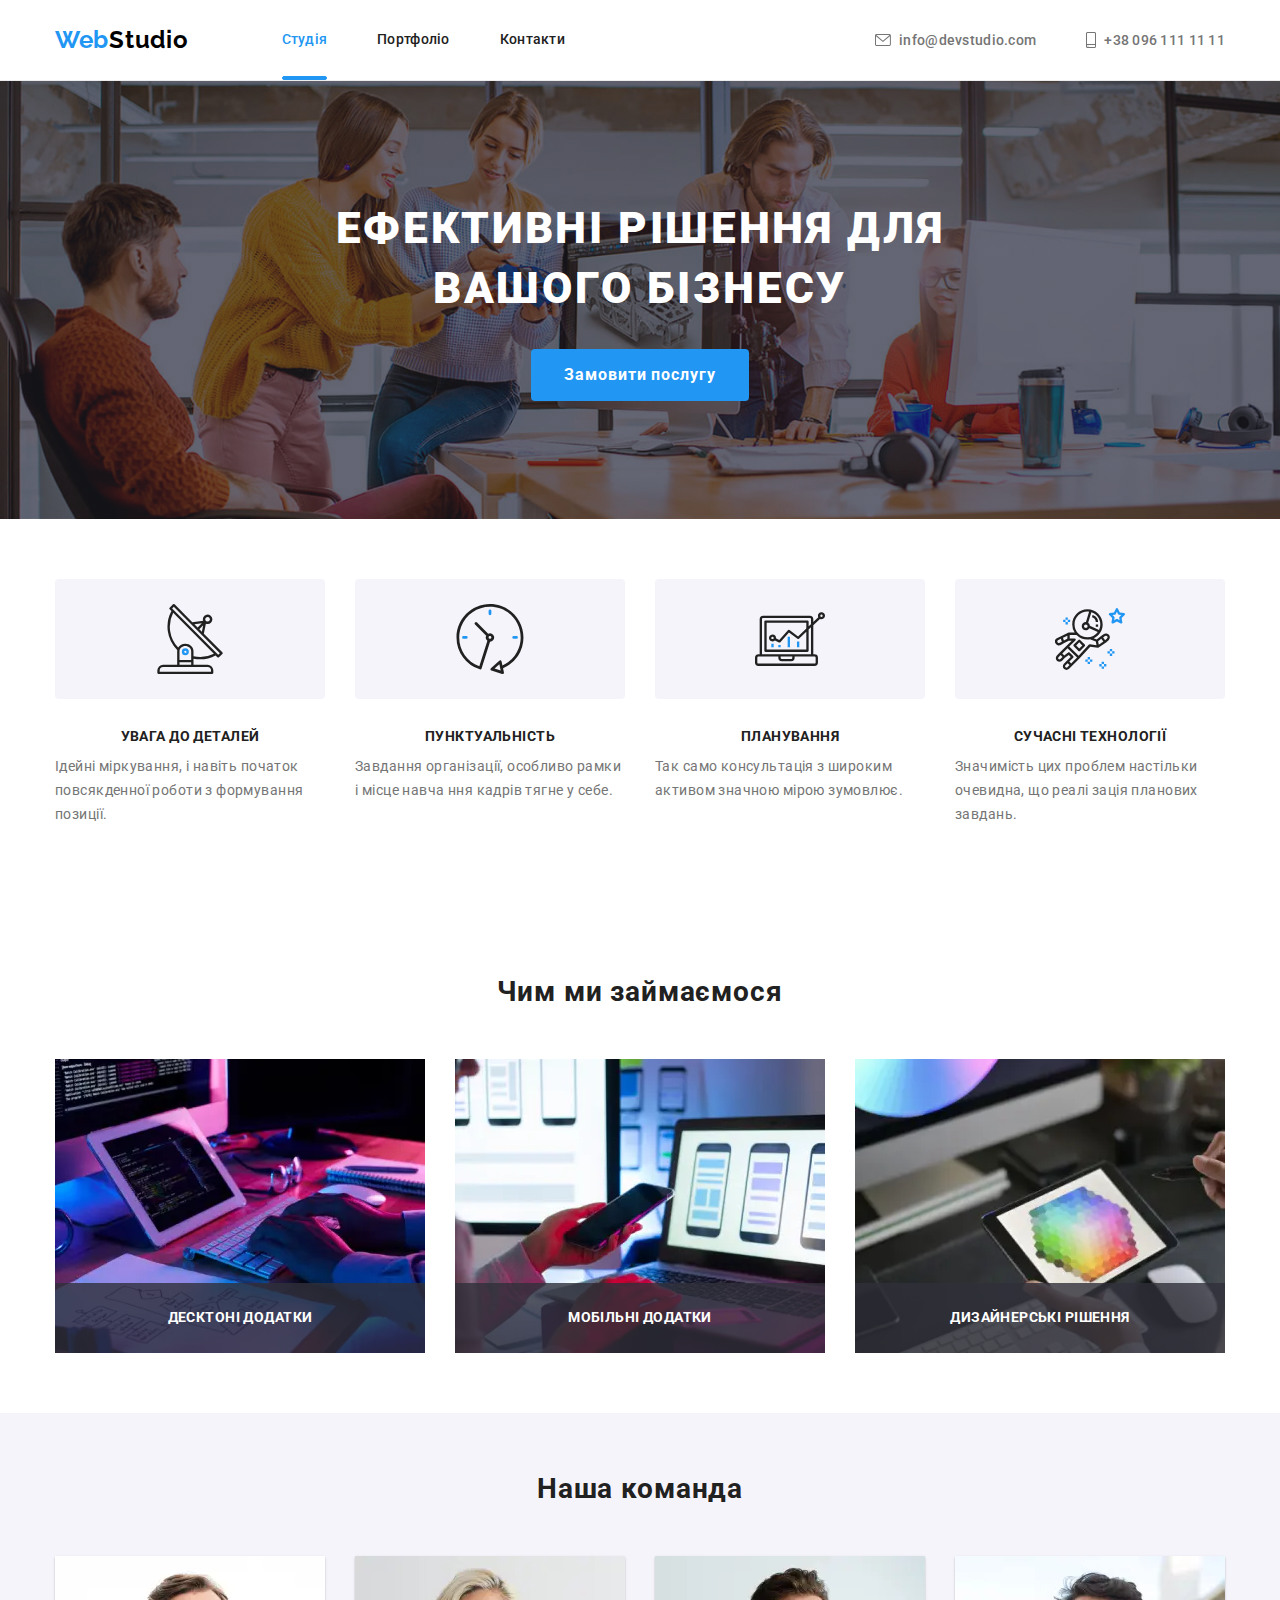
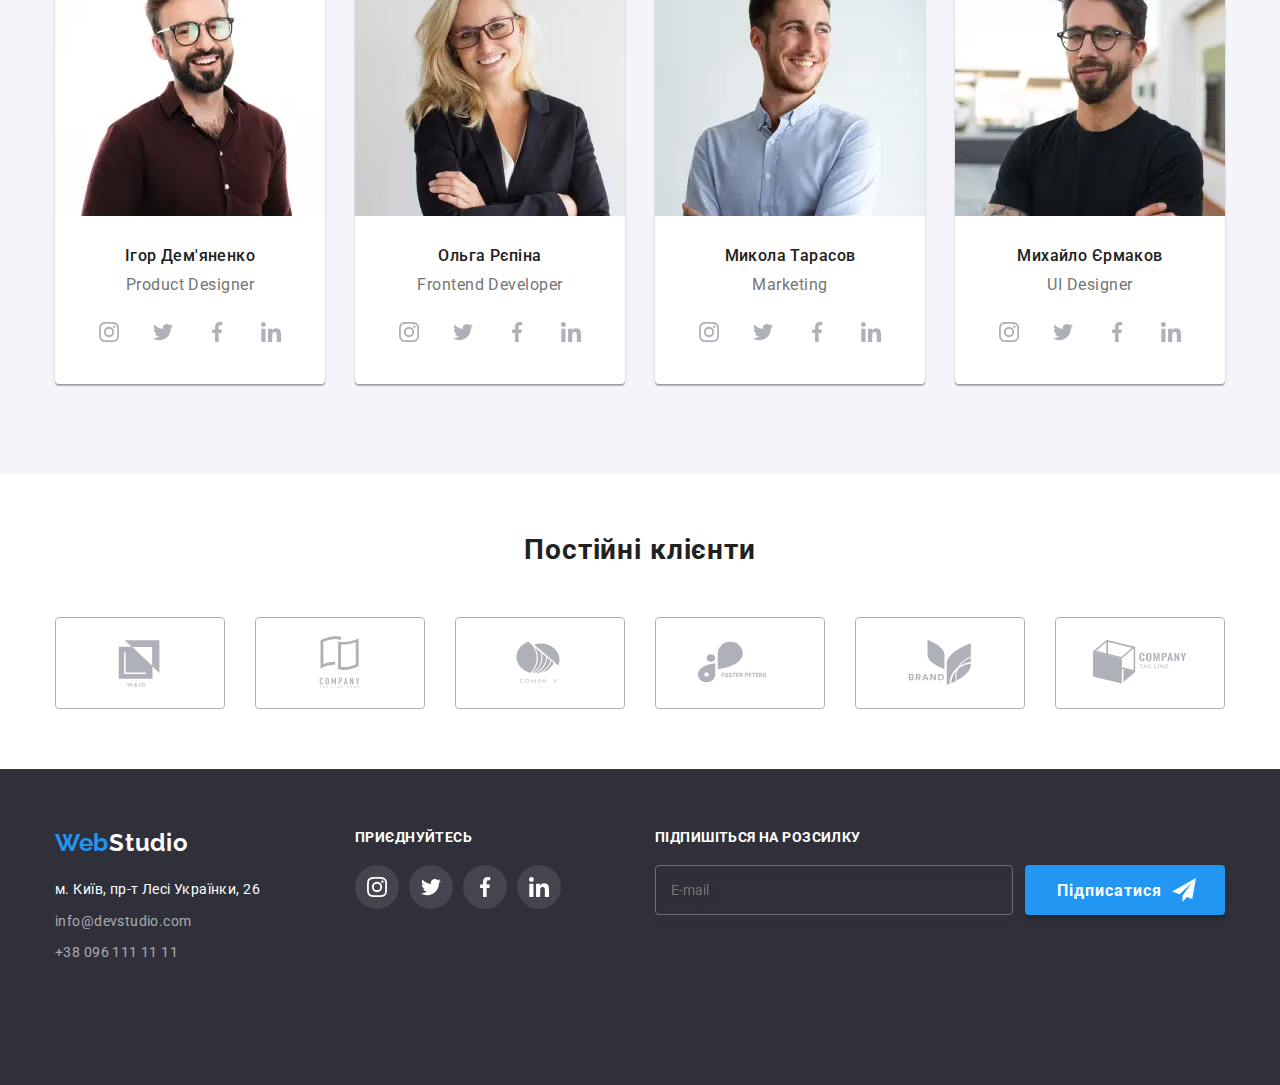
==== commit 21406701: "Added adaptive img" ====
--- a/index.html
+++ b/index.html
@@ -202,31 +202,89 @@
           <ul class="works__list list">
             <li class="works__item">
               <div class="works__thumb">
-                <img
-                  class="works__img"
-                  src="./images/box-1.jpg"
-                  alt="Написання коду"
-                />
+                <picture>
+                  <source
+                    srcset="
+                      ./images/desktop/box-1-desktop.webp    1x,
+                      ./images/desktop/box-1-desktop@2x.webp 2x
+                    "
+                    media="(min-width: 1200px)"
+                    type="image/webp"
+                  />
+                  <source
+                    srcset="
+                      ./images/desktop/box-1-desktop.jpg    1x,
+                      ./images/desktop/box-1-desktop@2x.jpg 2x
+                    "
+                    media="(min-width: 1200px)"
+                  />
+
+                  <img
+                    class="works__img"
+                    src="./images/desktop/box-1-desktop.jpg"
+                    alt="Написання коду"
+                  />
+                </picture>
                 <h3 class="works__label">Десктоні додатки</h3>
               </div>
             </li>
             <li class="works__item">
               <div class="works__thumb">
-                <img
-                  class="works__img"
-                  src="./images/box-2.jpg"
-                  alt="Перевірка адаптивності"
-                />
+                <picture>
+                  <source
+                    srcset="
+                      ./images/desktop/box-2-desktop.webp    1x,
+                      ./images/desktop/box-2-desktop@2x.webp 2x
+                    "
+                    media="(min-width: 1200px)"
+                    type="image/webp"
+                  />
+
+                  <source
+                    srcset="
+                      ./images/desktop/box-2-desktop.jpg    1x,
+                      ./images/desktop/box-2-desktop@2x.jpg 2x
+                    "
+                    media="(min-width: 1200px)"
+                  />
+
+                  <img
+                    class="works__img"
+                    src="./images/desktop/box-2-desktop.jpg"
+                    alt="Перевірка
+                  адаптивності"
+                  />
+                </picture>
+
                 <h3 class="works__label">Мобільні додатки</h3>
               </div>
             </li>
             <li class="works__item">
               <div class="works__thumb">
-                <img
-                  class="works__img"
-                  src="./images/box-3.jpg"
-                  alt="Підбір кольорової гами"
-                />
+                <picture>
+                  <source
+                    srcset="
+                      ./images/desktop/box-3-desktop.webp    1x,
+                      ./images/desktop/box-3-desktop@2x.webp 2x
+                    "
+                    media="(min-width: 1200px)"
+                    type="image/webp"
+                  />
+
+                  <source
+                    srcset="
+                      ./images/desktop/box-3-desktop.jpg    1x,
+                      ./images/desktop/box-3-desktop@2x.jpg 2x
+                    "
+                    media="(min-width: 1200px)"
+                  />
+
+                  <img
+                    class="works__img"
+                    src="./images/desktop/box-3-desktop.jpg "
+                    alt="Підбір кольорової гами"
+                  />
+                </picture>
                 <h3 class="works__label">Дизайнерські рішення</h3>
               </div>
             </li>
@@ -238,11 +296,68 @@
           <h2 class="section-title section-title_margin_end">Наша команда</h2>
           <ul class="team__list list">
             <li class="team__item">
-              <img
-                class="team__img"
-                src="./images/mobile/team-photo-1.jpg"
-                alt="Фото Ігоря Дем'яненка"
-              />
+              <picture>
+                <!-- 1200 -->
+                <source
+                  srcset="
+                    ./images/desktop/team-photo-1-desktop.webp    1x,
+                    ./images/desktop/team-photo-1-desktop@2x.webp 2x
+                  "
+                  media="(min-width: 1200px)"
+                  type="image/webp"
+                />
+
+                <source
+                  srcset="
+                    ./images/desktop/team-photo-1-desktop.jpg    1x,
+                    ./images/desktop/team-photo-1-desktop@2x.jpg 2x
+                  "
+                  media="(min-width: 1200px)"
+                />
+                <!-- /1200 -->
+                <!-- 768 -->
+                <source
+                  srcset="
+                    ./images/tablet/team-photo-1-tablet.webp    1x,
+                    ./images/tablet/team-photo-1-tablet@2x.webp 2x
+                  "
+                  media="(min-width: 768px)"
+                  type="image/webp"
+                />
+
+                <source
+                  srcset="
+                    ./images/tablet/team-photo-1-tablet.jpg    1x,
+                    ./images/tablet/team-photo-1-tablet@2x.jpg 2x
+                  "
+                  media="(min-width: 768px)"
+                />
+                <!-- /768 -->
+                <!-- 450 -->
+                <source
+                  srcset="
+                    ./images/mobile/team-photo-1-mobile.webp    1x,
+                    ./images/mobile/team-photo-1-mobile@2x.webp 2x
+                  "
+                  media="(min-width: 450px)"
+                  type="image/webp"
+                />
+
+                <source
+                  srcset="
+                    ./images/mobile/team-photo-1-mobile.jpg    1x,
+                    ./images/mobile/team-photo-1-mobile@2x.jpg 2x
+                  "
+                  media="(min-width: 450px)"
+                />
+                <!-- /450 -->
+
+                <img
+                  class="team__img"
+                  src="./images/mobile/team-photo-1-mobile.jpg"
+                  alt="Фото Ігоря Дем'яненка"
+                />
+              </picture>
               <h3 class="team__title">Ігор Дем'яненко</h3>
               <p class="team__text" lang="en">Product Designer</p>
               <ul class="team__social-list list">
@@ -293,11 +408,60 @@
               </ul>
             </li>
             <li class="team__item">
-              <img
-                class="team__img"
-                src="./images/team-photo-3.jpg"
-                alt="Фото Ольги Рєпіної"
-              />
+              <picture>
+                <!-- 1200 -->
+                <source
+                  srcset="
+                    ./images/desktop/team-photo-2-desktop.webp    1x,
+                    ./images/desktop/team-photo-2-desktop@2x.webp 2x
+                  "
+                  media="(min-width: 1200px)"
+                  type="image/webp"
+                />
+                <source
+                  srcset="
+                    ./images/desktop/team-photo-2-desktop.jpg    1x,
+                    ./images/desktop/team-photo-2-desktop@2x.jpg 2x
+                  "
+                  media="(min-width: 1200px)"
+                />
+                <!-- /1200 -->
+                <!-- 768 -->
+                <source
+                  srcset="
+                    ./images/tablet/team-photo-2-tablet.webp    1x,
+                    ./images/tablet/team-photo-2-tablet@2x.webp 2x
+                  "
+                  media="(min-width: 768px)"
+                  type="image/webp"
+                />
+                <source
+                  srcset="
+                    ./images/tablet/team-photo-2-tablet.jpg    1x,
+                    ./images/tablet/team-photo-2-tablet@2x.jpg 2x
+                  "
+                  media="(min-width: 768px)"
+                />
+                <!-- /768 -->
+                <!-- 450 -->
+                <source
+                  srcset="
+                    ./images/mobile/team-photo-2-mobile.webp    1x,
+                    ./images/mobile/team-photo-2-mobile@2x.webp 2x
+                  "
+                  media="(min-width: 450px)"
+                  type="image/webp"
+                />
+                <source
+                  srcset="
+                    ./images/mobile/team-photo-2-mobile.jpg    1x,
+                    ./images/mobile/team-photo-2-mobile@2x.jpg 2x
+                  "
+                  media="(min-width: 450px)"
+                />
+                <!-- /450 -->
+                <img class="team__img" src="#" alt="Фото Ольги Рєпіної" />
+              </picture>
               <h3 class="team__title">Ольга Рєпіна</h3>
               <p class="team__text" lang="en">Frontend Developer</p>
               <ul class="team__social-list list">
@@ -348,11 +512,61 @@
               </ul>
             </li>
             <li class="team__item">
-              <img
-                class="team__img"
-                src="./images/team-photo-2.jpg"
-                alt="Фото Миколи Тарасова"
-              />
+              <picture>
+                <!-- 1200 -->
+                <source
+                  srcset="
+                    ./images/desktop/team-photo-3-desktop.webp    1x,
+                    ./images/desktop/team-photo-3-desktop@2x.webp 2x
+                  "
+                  media="(min-width: 1200px)"
+                  type="image/webp"
+                />
+
+                <source
+                  srcset="
+                    ./images/desktop/team-photo-3-desktop.jpg    1x,
+                    ./images/desktop/team-photo-3-desktop@2x.jpg 2x
+                  "
+                  media="(min-width: 1200px)"
+                />
+                <!-- /1200 -->
+                <!-- 768 -->
+                <source
+                  srcset="
+                    ./images/tablet/team-photo-3-tablet.webp    1x,
+                    ./images/tablet/team-photo-3-tablet@2x.webp 2x
+                  "
+                  media="(min-width: 768px)"
+                  type="image/webp"
+                />
+
+                <source
+                  srcset="
+                    ./images/tablet/team-photo-3-tablet.jpg    1x,
+                    ./images/tablet/team-photo-3-tablet@2x.jpg 2x
+                  "
+                  media="(min-width: 768px)"
+                />
+                <!-- /768 -->
+
+                <!-- 450 -->
+                <source
+                  srcset="
+                    ./images/mobile/team-photo-3-mobile.webp    1x,
+                    ./images/mobile/team-photo-3-mobile@2x.webp 2x
+                  "
+                  media="(min-width: 450px)"
+                  type="image/webp"
+                />
+                <!-- /450 -->
+                <img
+                  class="team__img"
+                  src="./images/mobile/team-photo-3-mobile.jpg"
+                  alt="Фото Миколи Тарасова"
+                />
+              </picture>
+
               <h3 class="team__title">Микола Тарасов</h3>
               <p class="team__text" lang="en">Marketing</p>
               <ul class="team__social-list list">
@@ -403,11 +617,61 @@
               </ul>
             </li>
             <li class="team__item">
-              <img
-                class="team__img"
-                src="./images/team-photo-4.jpg"
-                alt="Фото Михайла Єрмакова"
-              />
+              <picture>
+                <!-- 1200 -->
+                <source
+                  srcset="
+                    ./images/desktop/team-photo-4-desktop.webp    1x,
+                    ./images/desktop/team-photo-4-desktop@2x.webp 2x
+                  "
+                  media="(min-width: 1200px)"
+                  type="image/webp"
+                />
+
+                <source
+                  srcset="
+                    ./images/desktop/team-photo-4-desktop.jpg    1x,
+                    ./images/desktop/team-photo-4-desktop@2x.jpg 2x
+                  "
+                  media="(min-width: 1200px)"
+                />
+                <!-- /1200 -->
+                <!-- 768 -->
+                <source
+                  srcset="
+                    ./images/tablet/team-photo-4-tablet.webp    1x,
+                    ./images/tablet/team-photo-4-tablet@2x.webp 2x
+                  "
+                  media="(min-width: 768px)"
+                  type="image/webp"
+                />
+
+                <source
+                  srcset="
+                    ./images/tablet/team-photo-4-tablet.jpg    1x,
+                    ./images/tablet/team-photo-4-tablet@2x.jpg 2x
+                  "
+                  media="(min-width: 768px)"
+                />
+                <!-- /768 -->
+
+                <!-- 450 -->
+                <source
+                  srcset="
+                    ./images/mobile/team-photo-4-mobile.webp    1x,
+                    ./images/mobile/team-photo-4-mobile@2x.webp 2x
+                  "
+                  media="(min-width: 450px)"
+                  type="image/webp"
+                />
+                <!-- /450 -->
+                <img
+                  class="team__img"
+                  src="./images/mobile/team-photo-4-mobile.jpg"
+                  alt="Фото Михайла Єрмакова"
+                />
+              </picture>
+
               <h3 class="team__title">Михайло Єрмаков</h3>
               <p class="team__text" lang="en">UI Designer</p>
               <ul class="team__social-list list">
@@ -577,28 +841,28 @@
           <ul class="join list">
             <li class="join__item">
               <a class="join__link link" href="">
-                <svg leng="en" aria-label="icon instagram" class="join__icon">
+                <svg lang="en" aria-label="icon instagram" class="join__icon">
                   <use href="./images/icons.svg#icon-instagram"></use>
                 </svg>
               </a>
             </li>
             <li class="join__item">
               <a class="join__link link" href=""
-                ><svg leng="en" aria-label="icon twitter" class="join__icon">
+                ><svg lang="en" aria-label="icon twitter" class="join__icon">
                   <use href="./images/icons.svg#icon-twitter"></use>
                 </svg>
               </a>
             </li>
             <li class="join__item">
               <a class="join__link link" href="">
-                <svg leng="en" aria-label="icon facebook" class="join__icon">
+                <svg lang="en" aria-label="icon facebook" class="join__icon">
                   <use href="./images/icons.svg#icon-facebook"></use>
                 </svg>
               </a>
             </li>
             <li class="join__item">
               <a class="join__link link" href=""
-                ><svg leng="en" aria-label="icon linkedin" class="join__icon">
+                ><svg lang="en" aria-label="icon linkedin" class="join__icon">
                   <use href="./images/icons.svg#icon-linkedin"></use>
                 </svg>
               </a>
--- a/css/main.min.css
+++ b/css/main.min.css
@@ -1 +1 @@
-:root{--accent-color: #2196f3;--main-color-page: #212121;--second-color-page: #757575;--color-text-light-threme: #000000;--color-text-dark-threme: #ffffff;--color-btn-filter-hover: #ffffff;--footer-address-text-color: rgba(255, 255, 255, 0.6);--placeholder-color: rgba(117, 117, 117, 0.5);--modal-form-color-border: rgba(33, 33, 33, 0.2);--backround-color-light: #ffffff;--backround-color-dark: #2f303a;--background-color-section-team: #f5f4fa;--background-color-btn-filter: #f5f4fa;--button-active: #188ce8;--header-border-color: #ececec;--border-color-projects-item: #eeeeee;--customers-text-color: #afb1b8;--social-link-color: #afb1b8;--duration-and-timing-function: 250ms cubic-bezier(0.4, 0, 0.2, 1)}.visually-hidden{position:absolute;white-space:nowrap;width:1px;height:1px;overflow:hidden;border:0;padding:0;clip:rect(0 0 0 0);clip-path:inset(50%);margin:-1px}.is-hidden{visibility:hidden;opacity:0;pointer-events:none;transform:translate(0%, -50%)}body{font-family:"Roboto",sans-serif;color:var(--main-color-page);font-size:14px;letter-spacing:.03em}h1,h2,h3,h4,h5,h6,p{margin-top:0;margin-bottom:0}ol,ul{margin-top:0;margin-bottom:0;padding-left:0}button{cursor:pointer}img{display:block}.link{text-decoration:none}.list{list-style:none}.header,.features,.works,.team__item,.portfolio{background-color:var(--backround-color-light)}.hero,.footer{background-color:var(--backround-color-dark)}@media screen and (max-width: 767px){.mobile-menu{position:fixed;top:0;left:0;z-index:99;width:100%;height:100%;background-color:var(--backround-color-light);opacity:0;visibility:hidden;pointer-events:none;transition:visibility var(----duration-and-timing-function),visibility var(--duration-and-timing-function)}.mobile-menu.is-open{opacity:1;visibility:visible;pointer-events:auto}.mobile-menu__container{position:relative;height:100%;padding-top:48px;padding-bottom:48px;padding-left:40px;padding-right:40px}.mobile-menu__btn-close{position:absolute;top:10px;right:15px;line-height:0;background-color:rgba(0,0,0,0);border:0;padding:0}.mobile-menu__icon{width:40px;height:40px}}.mobile-menu__link{font-weight:500;font-size:40px;line-height:1.17;letter-spacing:.02em;color:var(--main-color-page);transition:color var(--duration-and-timing-function)}.mobile-menu__link:hover,.mobile-menu__link:focus{color:var(--accent-color)}.mobile-menu__wrapper{margin-bottom:auto}.mobile-contacts{margin-bottom:64px}.mobile-menu__item:not(:last-child){margin-bottom:32px}.mobile-menu__link_current{color:var(--accent-color)}.mobile-menu__link[href="tel:+3806111111"]{font-weight:500;font-size:34px;line-height:1.17;letter-spacing:.02em;color:var(--accent-color)}.mobile-menu__link[href="mailto:info@devstudio.com"]{font-weight:500;font-size:24px;line-height:1.17;letter-spacing:.02em;color:var(--second-color-page)}.mobile-menu-social{display:flex}.mobile-menu-social__item:not(:last-child){border-right:1px solid var(--modal-form-color-border);padding-right:5px}.mobile-menu-social__item:not(:first-child){padding-left:5px}.mobile-menu-social__link{font-weight:500;font-size:18px;line-height:1.22;letter-spacing:.02em;color:var(--accent-color)}.mobile-menu-social__link:not(:last-child){padding-right:5px}.mobile-menu-social__link:not(:first-child){padding-left:5px}@media screen and (min-width: 768px){.mobile-menu{display:none}}.section-title{font-size:28px;line-height:1.17;text-align:center;letter-spacing:.03em}.section{padding-top:60px;padding-bottom:60px}@media screen and (width: 1200px){.section{padding-top:94px;padding-bottom:94px}.section-title{font-size:36px;line-height:1.67}}.container{width:100%;padding-left:15px;padding-right:15px}@media screen and (min-width: 480px){.container{width:480px;margin-right:auto;margin-left:auto}}@media screen and (min-width: 768px){.container{width:768px}}@media screen and (min-width: 1200px){.container{width:1200px}}.backdrop{position:fixed;top:0;left:0;z-index:100;width:100%;height:100%;background-color:rgba(0,0,0,.2);transition:opacity var(--duration-and-timing-function),transform var(--duration-and-timing-function),visibility var(--duration-and-timing-function)}.modal{position:absolute;top:5%;left:50%;transform:translate(-50%);width:90%;padding:40px;background-color:var(--backround-color-light)}.btn-close-modal{position:absolute;top:8px;right:8px;width:30px;height:30px;display:flex;align-items:center;justify-content:center;background-color:rgba(0,0,0,0);border:1px solid rgba(0,0,0,.1);border-radius:50%;transition:fill var(--duration-and-timing-function)}.btn-close-modal:hover,.btn-close-modal:focus{fill:var(--accent-color)}@media screen and (min-width: 480px){.modal{top:50%;transform:translate(-50%, -50%);width:450px}}@media screen and (min-width: 1200px){.modal{width:528px}}.modal-form__title{font-weight:700;font-size:20px;line-height:1.5;text-align:center;letter-spacing:.03em;margin-bottom:12px}.modal-form{display:flex;flex-direction:column}.modal-form__desc{font-size:12px;line-height:1.16;letter-spacing:.01em;color:var(--second-color-page);margin-bottom:4px}.modal-form-input{width:100%;height:40px;border:1px solid var(--modal-form-color-border);border-radius:4px;padding:12px 12px 12px 42px;transition:border var(--duration-and-timing-function)}.modal-form-input:focus{outline:none;border:1px solid var(--accent-color);transition:border var(--duration-and-timing-function)}.input-container-name,.input-container-tel,.input-container-mail{position:relative;margin-bottom:10px}.form-icon{position:absolute;top:50%;transform:translateY(-50%);left:12px;transition:fill var(--duration-and-timing-function)}.modal-form-input:focus~.form-icon{fill:var(--accent-color)}.modal-form__comment{width:100%;height:120px;resize:none;border:1px solid var(--modal-form-color-border);border-radius:4px;padding:12px 16px;margin-bottom:20px}.modal-form__comment::placeholder{font-size:12px;line-height:1.17;letter-spacing:.01em;color:var(--placeholder-color)}.modal-form__comment:focus{outline:none;border:1px solid var(--accent-color);transition:border var(--duration-and-timing-function)}.modal-btn{width:200px;height:50px;padding-left:52px;padding-right:52px;padding-top:10px;padding-bottom:10px;font-weight:700;font-size:16px;line-height:1.88;letter-spacing:.06em;align-self:center;color:var(--color-text-dark-threme);background-color:var(--accent-color);cursor:pointer;border:1px solid rgba(0,0,0,0);border-radius:4px;box-shadow:0px 1px 3px rgba(0,0,0,.12),0px 1px 1px rgba(0,0,0,.14),0px 2px 1px rgba(0,0,0,.2);transition:background-color var(--duration-and-timing-function),box-shadow var(--duration-and-timing-function)}.modal-btn:hover{background-color:var(--button-active);box-shadow:0px 4px 4px rgba(0,0,0,.15)}.modal-form__license{margin-bottom:30px;margin-right:auto;margin-left:auto}.modal-form__icon{width:16px;height:15px;border:2px solid var(--main-color-page);border-radius:2px;cursor:pointer;transition:backround-color var(--duration-and-timing-function)}.modal-form__checkbox:checked+.modal-form__license-check>.modal-form__icon{background-color:var(--accent-color);border-color:var(--accent-color);fill:var(--color-text-dark-threme)}.modal-form__checkbox:focus+.modal-form__license-check>.modal-form__icon{box-shadow:0 0 0 2px var(--accent-color)}.modal-form__icon-active{display:none}.modal-form__license-check{font-size:12px;line-height:1.16;letter-spacing:.03em;color:var(--second-color-page)}.modal-form__checkbox:checked+.modal-form__license-check>.modal-form__icon .modal-form__icon-active{display:block}.modal-form__license-link{color:var(--accent-color)}@media screen and (min-width: 480px){.modal-form__license-check{display:inline-flex;align-items:center}.modal-form__comment{width:100%;height:96px}}@media screen and (min-width: 1200px){.modal-form__license-check{font-size:12px;line-height:1.16}}@media screen and (max-width: 767px){.menu__list{display:none}.contacts{display:none}.mobile-btn-menu{line-height:0;border:none;background:rgba(0,0,0,0);padding:0}.mobile-btn-menu__icon{width:40px;height:40px}.header{padding-top:16px;padding-bottom:16px}}@media screen and (min-width: 768px)and (max-width: 1199px){.contacts__item:not(:last-child){margin-bottom:10px}.contacts__link{display:inline-flex;align-items:center}}.logo{font-family:"Raleway",sans-serif;font-weight:700;font-size:24px;line-height:1.2;color:var(--color-text-light-threme);letter-spacing:.03em}.logo_accent{color:var(--accent-color)}.header__container{display:flex;align-items:center;justify-content:space-between}.header{border-bottom:1px solid var(--header-border-color)}@media screen and (min-width: 768px){.mobile-btn-menu{display:none}.menu{display:flex;align-items:center}.menu__list{display:flex;align-items:center;gap:50px;margin-left:93px}.menu__link{display:block;font-weight:500;line-height:1.14;letter-spacing:.02em;color:inherit;padding-top:32px;padding-bottom:32px;transition:color var(--duration-and-timing-function)}.menu__link:hover,.menu__link:focus{color:var(--accent-color)}.menu__link_current{position:relative;color:var(--accent-color)}.menu__link_current::after{position:absolute;bottom:0;right:0;display:block;content:"";width:100%;height:4px;background-color:var(--accent-color);border:1px solid var(--accent-color);border-radius:2px}.contacts__link{font-family:"Roboto";font-weight:500;font-size:12px;line-height:1.16;letter-spacing:.02em;color:var(--second-color-page);transition:color var(--duration-and-timing-function)}.contacts__link:hover,.contacts__link:focus{color:var(--accent-color)}.contacts__icon{margin-right:8px;fill:currentColor}}@media screen and (min-width: 1200px){.contacts{display:flex;align-items:center;gap:50px;margin-left:auto}.contacts__link{display:flex;align-items:center;font-size:14px}}.hero__container{padding-top:118px;padding-bottom:118px}.hero__title{max-width:360px;margin-left:auto;margin-right:auto;margin-bottom:30px;font-weight:900;font-size:26px;line-height:1.62;text-align:center;letter-spacing:.06em;text-transform:uppercase;color:var(--color-text-dark-threme)}.hero__btn{padding-left:24px;padding-right:24px;padding-top:10px;padding-bottom:10px;font-weight:700;font-size:16px;line-height:1.88;letter-spacing:.06em;color:var(--color-text-dark-threme);background-color:var(--accent-color);cursor:pointer;border:1px solid rgba(0,0,0,0);border-radius:4px;transition:background-color var(--duration-and-timing-function),box-shadow var(--duration-and-timing-function)}.hero__btn:hover,.hero__btn:focus{background-color:var(--button-active);box-shadow:0px 4px 4px rgba(0,0,0,.15)}.hero{text-align:center;margin-left:auto;margin-right:auto;max-width:767px;background-image:linear-gradient(rgba(47, 48, 58, 0.4), rgba(47, 48, 58, 0.4)),url("../images/mobile/hero.jpg");background-size:cover;background-repeat:no-repeat;background-position:center}@media(min-device-pixel-ratio: 2),(min-resolution: 192dpi),(min-resolution: 2dppx){.hero{background-image:linear-gradient(rgba(47, 48, 58, 0.4), rgba(47, 48, 58, 0.4)),url("../images/mobile/hero@2x.jpg")}}@media screen and (min-width: 768px){.hero{max-width:1199px;background-image:linear-gradient(rgba(47, 48, 58, 0.4), rgba(47, 48, 58, 0.4)),url("../images/tablet/hero.jpg")}}@media screen and (min-device-pixel-ratio: 2)and (min-width: 768px),screen and (min-resolution: 192dpi)and (min-width: 768px),screen and (min-resolution: 2dppx)and (min-width: 768px){.hero{background-image:linear-gradient(rgba(47, 48, 58, 0.4), rgba(47, 48, 58, 0.4)),url("../images/tablet/hero@2x.jpg")}}@media screen and (min-width: 1200px){.hero{max-width:1600px;background-image:linear-gradient(rgba(47, 48, 58, 0.4), rgba(47, 48, 58, 0.4)),url("../images/desktop/hero.jpg")}.hero__title{max-width:696px;font-size:44px;line-height:1.36}.hero__btn{padding-left:32px;padding-right:32px;font-size:16px;line-height:1.88}}@media screen and (min-device-pixel-ratio: 2)and (min-width: 1200px),screen and (min-resolution: 192dpi)and (min-width: 1200px),screen and (min-resolution: 2dppx)and (min-width: 1200px){.hero{background-image:linear-gradient(rgba(47, 48, 58, 0.4), rgba(47, 48, 58, 0.4)),url("../images/desktop/hero@2x.jpg")}}.features__sub-title{font-size:inherit;line-height:1.14;text-align:center;text-transform:uppercase;margin-bottom:10px;padding-top:30px}.features__text{font-size:14px;line-height:1.71;letter-spacing:.03em;line-height:1.71;color:var(--second-color-page)}.features__icon{display:block;width:70px;height:70px}.features__container{display:flex;height:120px;align-items:center;justify-content:center;border-radius:4px;background-color:var(--background-color-section-team)}.features__item{margin-bottom:30px}@media screen and (min-width: 768px)and (max-width: 1199px){.features__list{display:flex;flex-wrap:wrap;justify-content:space-between;gap:30px}.features__item{margin-bottom:0;width:354px}.features__container{max-width:100%}.features__sub-title{text-align:left}}@media screen and (min-width: 1200px){.features__list{display:flex;gap:30px}.features__item{flex-basis:calc((100% - 90px)/4)}}@media screen and (max-width: 1199px){.works{display:none}}.section-title_margin_end{margin-bottom:50px}.works__list{display:flex;gap:30px}.works__item{flex-basis:calc((100% - 60px)/3)}.works__thumb{position:relative}.works__thumb>.works__label{position:absolute;bottom:0;right:0;width:100%;height:70px;display:flex;align-items:center;justify-content:center;background-color:rgba(47,48,58,.8);font-size:14px;line-height:1.14;letter-spacing:.03em;text-transform:uppercase;color:var(--color-text-dark-threme)}.team{background-color:var(--background-color-section-team)}.team__img{display:block;width:100%;height:auto}.team__item{padding-bottom:30px;margin-bottom:30px;border-radius:0px 0px 4px 4px;flex-basis:calc((100% - 90px)/4);box-shadow:0px 1px 3px rgba(0,0,0,.12),0px 1px 1px rgba(0,0,0,.14),0px 2px 1px rgba(0,0,0,.2)}.team__title{font-weight:500;font-size:16px;line-height:1.19;text-align:center;margin-bottom:10px;padding-top:30px}.team__text{font-size:16px;line-height:1.19;text-align:center;letter-spacing:.03em;color:var(--second-color-page);margin-bottom:16px}.team__social-icon{width:20px;height:20px}.team__social-list{display:flex;justify-content:center;column-gap:10px;color:var(--social-link-color)}.team__social-link{display:flex;justify-content:center;align-items:center;width:44px;height:44px;border-radius:50%;color:var(--social-list__link-color);transition:color var(--duration-and-timing-function),background-color var(--duration-and-timing-function)}.team__social-link:hover,.team__social-link:focus{color:var(--color-text-dark-threme);background-color:var(--accent-color)}.team__social-icon{fill:currentColor}@media screen and (min-width: 768px){.team__img{width:354px}.team__item{width:354px}.team__list{display:flex;flex-wrap:wrap;gap:30px}}@media screen and (min-width: 1200px){.team__img{width:270px}.team__item{width:270px}}.customers__link{display:flex;align-items:center;justify-content:center;height:92px;border:1px solid var(--customers-text-color);color:var(--customers-text-color);border-radius:4px;transition:color var(--duration-and-timing-function),border-color var(--duration-and-timing-function)}.customers__link:hover,.customers__link:focus{color:var(--accent-color);border-color:var(--accent-color)}.customers__list{display:flex;flex-wrap:wrap;justify-content:center;align-items:center;gap:30px}.customers__item{flex-basis:calc((100% - 30px)/2)}.customers__icon{fill:currentColor}@media screen and (min-width: 768px){.customers__item{flex-basis:calc((100% - 60px)/3)}}@media screen and (min-width: 1200px){.customers__list{flex-wrap:nowrap}.customers__item{flex-basis:calc((100% - 150px)/6)}}.footer{padding-top:60px;padding-bottom:60px}.footer-logo{display:block;text-align:center;color:var(--color-text-dark-threme);margin-bottom:20px}.footer-container{display:flex;flex-direction:column}.footer-column:not(:last-child){margin-bottom:60px}.address__link{font-family:inherit;font-style:normal;line-height:1.71;color:var(--color-text-dark-threme)}.address__link_address_font{font-family:inherit;font-style:normal;line-height:1.71;color:var(--footer-address-text-color);transition:color var(--duration-and-timing-function)}.address__link_address_font:hover,.address__link_address_font:focus{color:var(--accent-color)}.address__item{text-align:center}.address__item:not(:last-child){margin-bottom:8px}.column__title{font-family:"Roboto";font-style:normal;font-weight:700;font-size:14px;line-height:16px;text-align:center;letter-spacing:.03em;text-transform:uppercase;margin-bottom:20px;color:var(--color-text-dark-threme)}.join{display:flex;justify-content:center;column-gap:10px}.join__link{display:flex;justify-content:center;align-items:center;width:44px;height:44px;color:var(--color-text-dark-threme);background-color:rgba(255,255,255,.1);border-radius:50%;transition:background-color var(--duration-and-timing-function)}.join__link:hover,.join__link:focus{background-color:var(--accent-color)}.join__icon{width:20px;height:20px;fill:currentColor}.subscription-form__email{width:100%;height:50px;background-color:inherit;border:1px solid rgba(255,255,255,.3);filter:drop-shadow(0px 4px 4px rgba(0, 0, 0, 0.15));border-radius:4px;padding:16px 15px;color:var(--color-text-dark-threme);margin-bottom:20px}.subscription-form__btn{position:relative;display:block;margin-left:auto;margin-right:auto;width:200px;height:50px;padding-left:31px;padding-right:64px;padding-top:10px;padding-bottom:10px;font-weight:700;font-size:16px;line-height:1.88;letter-spacing:.06em;color:var(--color-text-dark-threme);background-color:var(--accent-color);cursor:pointer;border:1px solid rgba(0,0,0,0);border-radius:4px;box-shadow:0px 4px 4px rgba(0,0,0,.25);transition:background-color var(--duration-and-timing-function),box-shadow var(--duration-and-timing-function)}.subscription-form__btn:hover,.subscription-form__btn:focus{background-color:var(--button-active);box-shadow:0px 1px 3px rgba(0,0,0,.12),0px 1px 1px rgba(0,0,0,.14),0px 2px 1px rgba(0,0,0,.2)}.subscription-form__icon{position:absolute;top:50%;transform:translateY(-50%);right:28px;fill:currentColor}@media screen and (min-width: 768px){.footer-container{flex-direction:row;flex-wrap:wrap;justify-content:center}.footer-column{width:50%}.footer-column:last-child{width:60%}}@media screen and (min-width: 1200px){.footer-logo,.address__item,.column__title{text-align:left}.join{justify-content:start}.footer-container{flex-wrap:nowrap;justify-content:space-between}.subscription-form{display:flex}.subscription-form__email{width:358px;margin-bottom:0;margin-right:12px}}.filter{width:80%;display:flex;flex-wrap:wrap;justify-content:flex-start;gap:8px;margin-bottom:40px}.filter-btn{font-family:inherit;font-weight:500;font-size:16px;line-height:1.62;padding-top:6px;padding-bottom:6px;padding-left:22px;padding-right:22px;border:1px solid rgba(0,0,0,0);border-radius:4px;background-color:var(--background-color-btn-filter);transition:color var(--duration-and-timing-function),background-color var(--duration-and-timing-function),box-shadow var(--duration-and-timing-function)}.filter-btn:hover,.filter-btn:focus{color:var(--color-btn-filter-hover);background-color:var(--accent-color);box-shadow:0px 3px 1px rgba(0,0,0,.1),0px 1px 2px rgba(0,0,0,.08),0px 2px 2px rgba(0,0,0,.12)}.accent-btn{color:var(--color-btn-filter-hover);background-color:var(--accent-color);box-shadow:0px 3px 1px rgba(0,0,0,.1),0px 1px 2px rgba(0,0,0,.08),0px 2px 2px rgba(0,0,0,.12)}@media screen and (min-width: 768px){.filter{width:auto;display:flex;flex-wrap:no-wrap;justify-content:center;margin-bottom:30px}}@media screen and (min-width: 768px){.filter{margin-bottom:50px}}.projects-img{display:block;width:100%;height:auto}.projects{display:flex;flex-wrap:wrap;gap:30px}.projects-item{width:100%;border-right:1px solid var(--border-color-projects-item);border-bottom:1px solid var(--border-color-projects-item);border-left:1px solid var(--border-color-projects-item);transition:box-shadow var(--duration-and-timing-function)}.projects-item:hover{box-shadow:0px 1px 1px rgba(0,0,0,.12),0px 4px 4px rgba(0,0,0,.06),1px 4px 6px rgba(0,0,0,.16)}.projects-item-wrapper{position:relative;overflow:hidden}.overlay{position:absolute;top:0;left:0;display:flex;align-items:center;width:100%;height:100%;padding-left:24px;padding-right:24px;font-family:"Roboto";font-size:18px;line-height:1.56;letter-spacing:.03em;background-color:rgba(33,150,243,.9);color:var(--color-text-dark-threme);transform:translateY(200%);transition:transform var(--duration-and-timing-function)}.projects-item-link{display:flex;flex-direction:column;color:inherit}.projects-item-link:hover .overlay,.projects-item-link:focus .overlay{transform:translateY(0%)}img.projects-img{display:block;max-width:100%;height:auto}.projects-title{font-size:18px;line-height:2;letter-spacing:.06em}.projects-text{font-size:16px;line-height:1.88;color:var(--second-color-page)}.projects-title{margin-bottom:4px}.title-container{padding:20px 24px 20px 24px;flex-grow:1}@media screen and (max-width: 480px){.overlay{font-size:16px}}@media screen and (min-width: 768px){.projects-item{width:354px}}@media screen and (min-width: 1200px){.projects-item{width:370px}}/*# sourceMappingURL=main.min.css.map */+:root{--accent-color: #2196f3;--main-color-page: #212121;--second-color-page: #757575;--color-text-light-threme: #000000;--color-text-dark-threme: #ffffff;--color-btn-filter-hover: #ffffff;--footer-address-text-color: rgba(255, 255, 255, 0.6);--placeholder-color: rgba(117, 117, 117, 0.5);--modal-form-color-border: rgba(33, 33, 33, 0.2);--backround-color-light: #ffffff;--backround-color-dark: #2f303a;--background-color-section-team: #f5f4fa;--background-color-btn-filter: #f5f4fa;--button-active: #188ce8;--header-border-color: #ececec;--border-color-projects-item: #eeeeee;--customers-text-color: #afb1b8;--social-link-color: #afb1b8;--duration-and-timing-function: 250ms cubic-bezier(0.4, 0, 0.2, 1)}.visually-hidden{position:absolute;white-space:nowrap;width:1px;height:1px;overflow:hidden;border:0;padding:0;clip:rect(0 0 0 0);clip-path:inset(50%);margin:-1px}.is-hidden{visibility:hidden;opacity:0;pointer-events:none;transform:translate(0%, -50%)}body{font-family:"Roboto",sans-serif;color:var(--main-color-page);font-size:14px;letter-spacing:.03em}h1,h2,h3,h4,h5,h6,p{margin-top:0;margin-bottom:0}ol,ul{margin-top:0;margin-bottom:0;padding-left:0}button{cursor:pointer}img{display:block}.link{text-decoration:none}.list{list-style:none}.header,.features,.works,.team__item,.portfolio{background-color:var(--backround-color-light)}.hero,.footer{background-color:var(--backround-color-dark)}@media screen and (max-width: 767px){.mobile-menu{position:fixed;top:0;left:0;z-index:99;width:100%;height:100%;background-color:var(--backround-color-light);opacity:0;visibility:hidden;pointer-events:none;transition:visibility var(----duration-and-timing-function),visibility var(--duration-and-timing-function)}.mobile-menu.is-open{opacity:1;visibility:visible;pointer-events:auto}.mobile-menu__container{position:relative;display:flex;flex-flow:column;height:100%;padding-top:48px;padding-bottom:48px;padding-left:40px;padding-right:40px}.mobile-menu__btn-close{position:absolute;top:10px;right:15px;line-height:0;background-color:rgba(0,0,0,0);border:0;padding:0}.mobile-menu__icon{width:40px;height:40px}}.mobile-menu__link{font-weight:500;font-size:40px;line-height:1.17;letter-spacing:.02em;color:var(--main-color-page);transition:color var(--duration-and-timing-function)}.mobile-menu__link:hover,.mobile-menu__link:focus{color:var(--accent-color)}.mobile-menu__wrapper{margin-bottom:auto}.mobile-contacts{margin-bottom:64px}.mobile-menu__item:not(:last-child){margin-bottom:32px}.mobile-menu__link_current{color:var(--accent-color)}.mobile-menu__link[href="tel:+3806111111"]{font-weight:500;font-size:34px;line-height:1.17;letter-spacing:.02em;color:var(--accent-color)}.mobile-menu__link[href="mailto:info@devstudio.com"]{font-weight:500;font-size:24px;line-height:1.17;letter-spacing:.02em;color:var(--second-color-page)}.mobile-menu-social{display:flex}.mobile-menu-social__item:not(:last-child){border-right:1px solid var(--modal-form-color-border);padding-right:5px}.mobile-menu-social__item:not(:first-child){padding-left:5px}.mobile-menu-social__link{font-weight:500;font-size:18px;line-height:1.22;letter-spacing:.02em;color:var(--accent-color)}.mobile-menu-social__link:not(:last-child){padding-right:5px}.mobile-menu-social__link:not(:first-child){padding-left:5px}@media screen and (min-width: 768px){.mobile-menu{display:none}}@media screen and (min-width: 1200px){.works__img{width:370px}}.section-title{font-size:28px;line-height:1.17;text-align:center;letter-spacing:.03em}.section{padding-top:60px;padding-bottom:60px}@media screen and (width: 1200px){.section{padding-top:94px;padding-bottom:94px}.section-title{font-size:36px;line-height:1.67}}.container{width:100%;padding-left:15px;padding-right:15px}@media screen and (min-width: 480px){.container{width:480px;margin-right:auto;margin-left:auto}}@media screen and (min-width: 768px){.container{width:768px}}@media screen and (min-width: 1200px){.container{width:1200px}}.backdrop{position:fixed;top:0;left:0;z-index:100;width:100%;height:100%;background-color:rgba(0,0,0,.2);transition:opacity var(--duration-and-timing-function),transform var(--duration-and-timing-function),visibility var(--duration-and-timing-function)}.modal{position:absolute;top:5%;left:50%;transform:translate(-50%);width:90%;padding:40px;background-color:var(--backround-color-light)}.btn-close-modal{position:absolute;top:8px;right:8px;width:30px;height:30px;display:flex;align-items:center;justify-content:center;background-color:rgba(0,0,0,0);border:1px solid rgba(0,0,0,.1);border-radius:50%;transition:fill var(--duration-and-timing-function)}.btn-close-modal:hover,.btn-close-modal:focus{fill:var(--accent-color)}@media screen and (min-width: 480px){.modal{top:50%;transform:translate(-50%, -50%);width:450px}}@media screen and (min-width: 1200px){.modal{width:528px}}.modal-form__title{font-weight:700;font-size:20px;line-height:1.5;text-align:center;letter-spacing:.03em;margin-bottom:12px}.modal-form{display:flex;flex-direction:column}.modal-form__desc{font-size:12px;line-height:1.16;letter-spacing:.01em;color:var(--second-color-page);margin-bottom:4px}.modal-form-input{width:100%;height:40px;border:1px solid var(--modal-form-color-border);border-radius:4px;padding:12px 12px 12px 42px;transition:border var(--duration-and-timing-function)}.modal-form-input:focus{outline:none;border:1px solid var(--accent-color);transition:border var(--duration-and-timing-function)}.input-container-name,.input-container-tel,.input-container-mail{position:relative;margin-bottom:10px}.form-icon{position:absolute;top:50%;transform:translateY(-50%);left:12px;transition:fill var(--duration-and-timing-function)}.modal-form-input:focus~.form-icon{fill:var(--accent-color)}.modal-form__comment{width:100%;height:120px;resize:none;border:1px solid var(--modal-form-color-border);border-radius:4px;padding:12px 16px;margin-bottom:20px}.modal-form__comment::placeholder{font-size:12px;line-height:1.17;letter-spacing:.01em;color:var(--placeholder-color)}.modal-form__comment:focus{outline:none;border:1px solid var(--accent-color);transition:border var(--duration-and-timing-function)}.modal-btn{width:200px;height:50px;padding-left:52px;padding-right:52px;padding-top:10px;padding-bottom:10px;font-weight:700;font-size:16px;line-height:1.88;letter-spacing:.06em;align-self:center;color:var(--color-text-dark-threme);background-color:var(--accent-color);cursor:pointer;border:1px solid rgba(0,0,0,0);border-radius:4px;box-shadow:0px 1px 3px rgba(0,0,0,.12),0px 1px 1px rgba(0,0,0,.14),0px 2px 1px rgba(0,0,0,.2);transition:background-color var(--duration-and-timing-function),box-shadow var(--duration-and-timing-function)}.modal-btn:hover{background-color:var(--button-active);box-shadow:0px 4px 4px rgba(0,0,0,.15)}.modal-form__license{margin-bottom:30px;margin-right:auto;margin-left:auto}.modal-form__icon{width:16px;height:15px;border:2px solid var(--main-color-page);border-radius:2px;cursor:pointer;transition:backround-color var(--duration-and-timing-function)}.modal-form__checkbox:checked+.modal-form__license-check>.modal-form__icon{background-color:var(--accent-color);border-color:var(--accent-color);fill:var(--color-text-dark-threme)}.modal-form__checkbox:focus+.modal-form__license-check>.modal-form__icon{box-shadow:0 0 0 2px var(--accent-color)}.modal-form__icon-active{display:none}.modal-form__license-check{font-size:12px;line-height:1.16;letter-spacing:.03em;color:var(--second-color-page)}.modal-form__checkbox:checked+.modal-form__license-check>.modal-form__icon .modal-form__icon-active{display:block}.modal-form__license-link{color:var(--accent-color)}@media screen and (min-width: 480px){.modal-form__license-check{display:inline-flex;align-items:center}.modal-form__comment{width:100%;height:96px}}@media screen and (min-width: 1200px){.modal-form__license-check{font-size:12px;line-height:1.16}}@media screen and (max-width: 767px){.menu__list{display:none}.contacts{display:none}.mobile-btn-menu{line-height:0;border:none;background:rgba(0,0,0,0);padding:0}.mobile-btn-menu__icon{width:40px;height:40px}.header{padding-top:16px;padding-bottom:16px}}@media screen and (min-width: 768px)and (max-width: 1199px){.contacts__item:not(:last-child){margin-bottom:10px}.contacts__link{display:inline-flex;align-items:center}}.logo{font-family:"Raleway",sans-serif;font-weight:700;font-size:24px;line-height:1.2;color:var(--color-text-light-threme);letter-spacing:.03em}.logo_accent{color:var(--accent-color)}.header__container{display:flex;align-items:center;justify-content:space-between}.header{border-bottom:1px solid var(--header-border-color)}@media screen and (min-width: 768px){.mobile-btn-menu{display:none}.menu{display:flex;align-items:center}.menu__list{display:flex;align-items:center;gap:50px;margin-left:93px}.menu__link{display:block;font-weight:500;line-height:1.14;letter-spacing:.02em;color:inherit;padding-top:32px;padding-bottom:32px;transition:color var(--duration-and-timing-function)}.menu__link:hover,.menu__link:focus{color:var(--accent-color)}.menu__link_current{position:relative;color:var(--accent-color)}.menu__link_current::after{position:absolute;bottom:0;right:0;display:block;content:"";width:100%;height:4px;background-color:var(--accent-color);border:1px solid var(--accent-color);border-radius:2px}.contacts__link{font-family:"Roboto";font-weight:500;font-size:12px;line-height:1.16;letter-spacing:.02em;color:var(--second-color-page);transition:color var(--duration-and-timing-function)}.contacts__link:hover,.contacts__link:focus{color:var(--accent-color)}.contacts__icon{margin-right:8px;fill:currentColor}}@media screen and (min-width: 1200px){.contacts{display:flex;align-items:center;gap:50px;margin-left:auto}.contacts__link{display:flex;align-items:center;font-size:14px}}.hero__container{padding-top:118px;padding-bottom:118px}.hero__title{max-width:360px;margin-left:auto;margin-right:auto;margin-bottom:30px;font-weight:900;font-size:26px;line-height:1.62;text-align:center;letter-spacing:.06em;text-transform:uppercase;color:var(--color-text-dark-threme)}.hero__btn{padding-left:24px;padding-right:24px;padding-top:10px;padding-bottom:10px;font-weight:700;font-size:16px;line-height:1.88;letter-spacing:.06em;color:var(--color-text-dark-threme);background-color:var(--accent-color);cursor:pointer;border:1px solid rgba(0,0,0,0);border-radius:4px;transition:background-color var(--duration-and-timing-function),box-shadow var(--duration-and-timing-function)}.hero__btn:hover,.hero__btn:focus{background-color:var(--button-active);box-shadow:0px 4px 4px rgba(0,0,0,.15)}.hero{text-align:center;max-width:767px;background-image:linear-gradient(rgba(47, 48, 58, 0.4), rgba(47, 48, 58, 0.4)),url("../images/mobile/hero-mobile.jpg");background-size:cover;background-repeat:no-repeat;background-position:center}@media(min-device-pixel-ratio: 2),(min-resolution: 192dpi),(min-resolution: 2dppx){.hero{background-image:linear-gradient(rgba(47, 48, 58, 0.4), rgba(47, 48, 58, 0.4)),url("../images/mobile/hero-mobile@2x.jpg")}}@media screen and (min-width: 768px){.hero{max-width:1199px;background-image:linear-gradient(rgba(47, 48, 58, 0.4), rgba(47, 48, 58, 0.4)),url("../images/tablet/hero-tablet.jpg")}}@media screen and (min-device-pixel-ratio: 2)and (min-width: 768px),screen and (min-resolution: 192dpi)and (min-width: 768px),screen and (min-resolution: 2dppx)and (min-width: 768px){.hero{background-image:linear-gradient(rgba(47, 48, 58, 0.4), rgba(47, 48, 58, 0.4)),url("../images/tablet/hero-tablet@2x.jpg")}}@media screen and (min-width: 1200px){.hero{margin-left:auto;margin-right:auto;max-width:1600px;background-image:linear-gradient(rgba(47, 48, 58, 0.4), rgba(47, 48, 58, 0.4)),url("../images/desktop/hero-desktop.jpg")}.hero__title{max-width:696px;font-size:44px;line-height:1.36}.hero__btn{padding-left:32px;padding-right:32px;font-size:16px;line-height:1.88}}@media screen and (min-device-pixel-ratio: 2)and (min-width: 1200px),screen and (min-resolution: 192dpi)and (min-width: 1200px),screen and (min-resolution: 2dppx)and (min-width: 1200px){.hero{background-image:linear-gradient(rgba(47, 48, 58, 0.4), rgba(47, 48, 58, 0.4)),url("../images/desktop/hero-desktop@2x.jpg")}}.features__sub-title{font-size:inherit;line-height:1.14;text-align:center;text-transform:uppercase;margin-bottom:10px;padding-top:30px}.features__text{font-size:14px;line-height:1.71;letter-spacing:.03em;line-height:1.71;color:var(--second-color-page)}.features__icon{display:block;width:70px;height:70px}.features__container{display:flex;height:120px;align-items:center;justify-content:center;border-radius:4px;background-color:var(--background-color-section-team)}.features__item{margin-bottom:30px}@media screen and (min-width: 768px)and (max-width: 1199px){.features__list{display:flex;flex-wrap:wrap;justify-content:space-between;gap:30px}.features__item{margin-bottom:0;width:354px}.features__container{max-width:100%}.features__sub-title{text-align:left}}@media screen and (min-width: 1200px){.features__list{display:flex;gap:30px}.features__item{flex-basis:calc((100% - 90px)/4)}}@media screen and (max-width: 1199px){.works{display:none}}.section-title_margin_end{margin-bottom:50px}.works__list{display:flex;gap:30px}.works__item{flex-basis:calc((100% - 60px)/3)}.works__thumb{position:relative}.works__thumb>.works__label{position:absolute;bottom:0;right:0;width:100%;height:70px;display:flex;align-items:center;justify-content:center;background-color:rgba(47,48,58,.8);font-size:14px;line-height:1.14;letter-spacing:.03em;text-transform:uppercase;color:var(--color-text-dark-threme)}.team{background-color:var(--background-color-section-team)}.team__img{display:block;width:100%;height:auto}.team__item{padding-bottom:30px;margin-bottom:30px;border-radius:0px 0px 4px 4px;flex-basis:calc((100% - 90px)/4);box-shadow:0px 1px 3px rgba(0,0,0,.12),0px 1px 1px rgba(0,0,0,.14),0px 2px 1px rgba(0,0,0,.2)}.team__title{font-weight:500;font-size:16px;line-height:1.19;text-align:center;margin-bottom:10px;padding-top:30px}.team__text{font-size:16px;line-height:1.19;text-align:center;letter-spacing:.03em;color:var(--second-color-page);margin-bottom:16px}.team__social-icon{width:20px;height:20px}.team__social-list{display:flex;justify-content:center;column-gap:10px;color:var(--social-link-color)}.team__social-link{display:flex;justify-content:center;align-items:center;width:44px;height:44px;border-radius:50%;color:var(--social-list__link-color);transition:color var(--duration-and-timing-function),background-color var(--duration-and-timing-function)}.team__social-link:hover,.team__social-link:focus{color:var(--color-text-dark-threme);background-color:var(--accent-color)}.team__social-icon{fill:currentColor}@media screen and (min-width: 768px){.team__img{width:354px}.team__item{width:354px}.team__list{display:flex;flex-wrap:wrap;gap:30px}}@media screen and (min-width: 1200px){.team__img{width:270px}.team__item{width:270px}}.customers__link{display:flex;align-items:center;justify-content:center;height:92px;border:1px solid var(--customers-text-color);color:var(--customers-text-color);border-radius:4px;transition:color var(--duration-and-timing-function),border-color var(--duration-and-timing-function)}.customers__link:hover,.customers__link:focus{color:var(--accent-color);border-color:var(--accent-color)}.customers__list{display:flex;flex-wrap:wrap;justify-content:center;align-items:center;gap:30px}.customers__item{flex-basis:calc((100% - 30px)/2)}.customers__icon{fill:currentColor}@media screen and (min-width: 768px){.customers__item{flex-basis:calc((100% - 60px)/3)}}@media screen and (min-width: 1200px){.customers__list{flex-wrap:nowrap}.customers__item{flex-basis:calc((100% - 150px)/6)}}.footer{padding-top:60px;padding-bottom:60px}.footer-logo{display:block;text-align:center;color:var(--color-text-dark-threme);margin-bottom:20px}.footer-container{display:flex;flex-direction:column}.footer-column:not(:last-child){margin-bottom:60px}.address__link{font-family:inherit;font-style:normal;line-height:1.71;color:var(--color-text-dark-threme)}.address__link_address_font{font-family:inherit;font-style:normal;line-height:1.71;color:var(--footer-address-text-color);transition:color var(--duration-and-timing-function)}.address__link_address_font:hover,.address__link_address_font:focus{color:var(--accent-color)}.address__item{text-align:center}.address__item:not(:last-child){margin-bottom:8px}.column__title{font-family:"Roboto";font-style:normal;font-weight:700;font-size:14px;line-height:16px;text-align:center;letter-spacing:.03em;text-transform:uppercase;margin-bottom:20px;color:var(--color-text-dark-threme)}.join{display:flex;justify-content:center;column-gap:10px}.join__link{display:flex;justify-content:center;align-items:center;width:44px;height:44px;color:var(--color-text-dark-threme);background-color:rgba(255,255,255,.1);border-radius:50%;transition:background-color var(--duration-and-timing-function)}.join__link:hover,.join__link:focus{background-color:var(--accent-color)}.join__icon{width:20px;height:20px;fill:currentColor}.subscription-form__email{width:100%;height:50px;background-color:inherit;border:1px solid rgba(255,255,255,.3);filter:drop-shadow(0px 4px 4px rgba(0, 0, 0, 0.15));border-radius:4px;padding:16px 15px;color:var(--color-text-dark-threme);margin-bottom:20px}.subscription-form__btn{position:relative;display:block;margin-left:auto;margin-right:auto;width:200px;height:50px;padding-left:31px;padding-right:64px;padding-top:10px;padding-bottom:10px;font-weight:700;font-size:16px;line-height:1.88;letter-spacing:.06em;color:var(--color-text-dark-threme);background-color:var(--accent-color);cursor:pointer;border:1px solid rgba(0,0,0,0);border-radius:4px;box-shadow:0px 4px 4px rgba(0,0,0,.25);transition:background-color var(--duration-and-timing-function),box-shadow var(--duration-and-timing-function)}.subscription-form__btn:hover,.subscription-form__btn:focus{background-color:var(--button-active);box-shadow:0px 1px 3px rgba(0,0,0,.12),0px 1px 1px rgba(0,0,0,.14),0px 2px 1px rgba(0,0,0,.2)}.subscription-form__icon{position:absolute;top:50%;transform:translateY(-50%);right:28px;fill:currentColor}@media screen and (min-width: 768px){.footer-container{flex-direction:row;flex-wrap:wrap;justify-content:center}.footer-column{width:50%}.footer-column:last-child{width:60%}}@media screen and (min-width: 1200px){.footer-logo,.address__item,.column__title{text-align:left}.join{justify-content:start}.footer-container{flex-wrap:nowrap;justify-content:space-between}.subscription-form{display:flex}.subscription-form__email{width:358px;margin-bottom:0;margin-right:12px}}.filter{width:80%;display:flex;flex-wrap:wrap;justify-content:flex-start;gap:8px;margin-bottom:40px}.filter-btn{font-family:inherit;font-weight:500;font-size:16px;line-height:1.62;padding-top:6px;padding-bottom:6px;padding-left:22px;padding-right:22px;border:1px solid rgba(0,0,0,0);border-radius:4px;background-color:var(--background-color-btn-filter);transition:color var(--duration-and-timing-function),background-color var(--duration-and-timing-function),box-shadow var(--duration-and-timing-function)}.filter-btn:hover,.filter-btn:focus{color:var(--color-btn-filter-hover);background-color:var(--accent-color);box-shadow:0px 3px 1px rgba(0,0,0,.1),0px 1px 2px rgba(0,0,0,.08),0px 2px 2px rgba(0,0,0,.12)}.accent-btn{color:var(--color-btn-filter-hover);background-color:var(--accent-color);box-shadow:0px 3px 1px rgba(0,0,0,.1),0px 1px 2px rgba(0,0,0,.08),0px 2px 2px rgba(0,0,0,.12)}@media screen and (min-width: 768px){.filter{width:auto;display:flex;flex-wrap:no-wrap;justify-content:center;margin-bottom:30px}}@media screen and (min-width: 768px){.filter{margin-bottom:50px}}.projects-img{display:block;width:100%;height:auto}.projects{display:flex;flex-wrap:wrap;gap:30px}.projects-item{width:100%;border-right:1px solid var(--border-color-projects-item);border-bottom:1px solid var(--border-color-projects-item);border-left:1px solid var(--border-color-projects-item);transition:box-shadow var(--duration-and-timing-function)}.projects-item:hover{box-shadow:0px 1px 1px rgba(0,0,0,.12),0px 4px 4px rgba(0,0,0,.06),1px 4px 6px rgba(0,0,0,.16)}.projects-item-wrapper{position:relative;overflow:hidden}.overlay{position:absolute;top:0;left:0;display:flex;align-items:center;width:100%;height:100%;padding-left:24px;padding-right:24px;font-family:"Roboto";font-size:18px;line-height:1.56;letter-spacing:.03em;background-color:rgba(33,150,243,.9);color:var(--color-text-dark-threme);transform:translateY(200%);transition:transform var(--duration-and-timing-function)}.projects-item-link{display:flex;flex-direction:column;color:inherit}.projects-item-link:hover .overlay,.projects-item-link:focus .overlay{transform:translateY(0%)}img.projects-img{display:block;max-width:100%;height:auto}.projects-title{font-size:18px;line-height:2;letter-spacing:.06em}.projects-text{font-size:16px;line-height:1.88;color:var(--second-color-page)}.projects-title{margin-bottom:4px}.title-container{padding:20px 24px 20px 24px;flex-grow:1}@media screen and (max-width: 480px){.overlay{font-size:16px}}@media screen and (min-width: 768px){.projects-item{width:354px}}@media screen and (min-width: 1200px){.projects-item{width:370px}}/*# sourceMappingURL=main.min.css.map */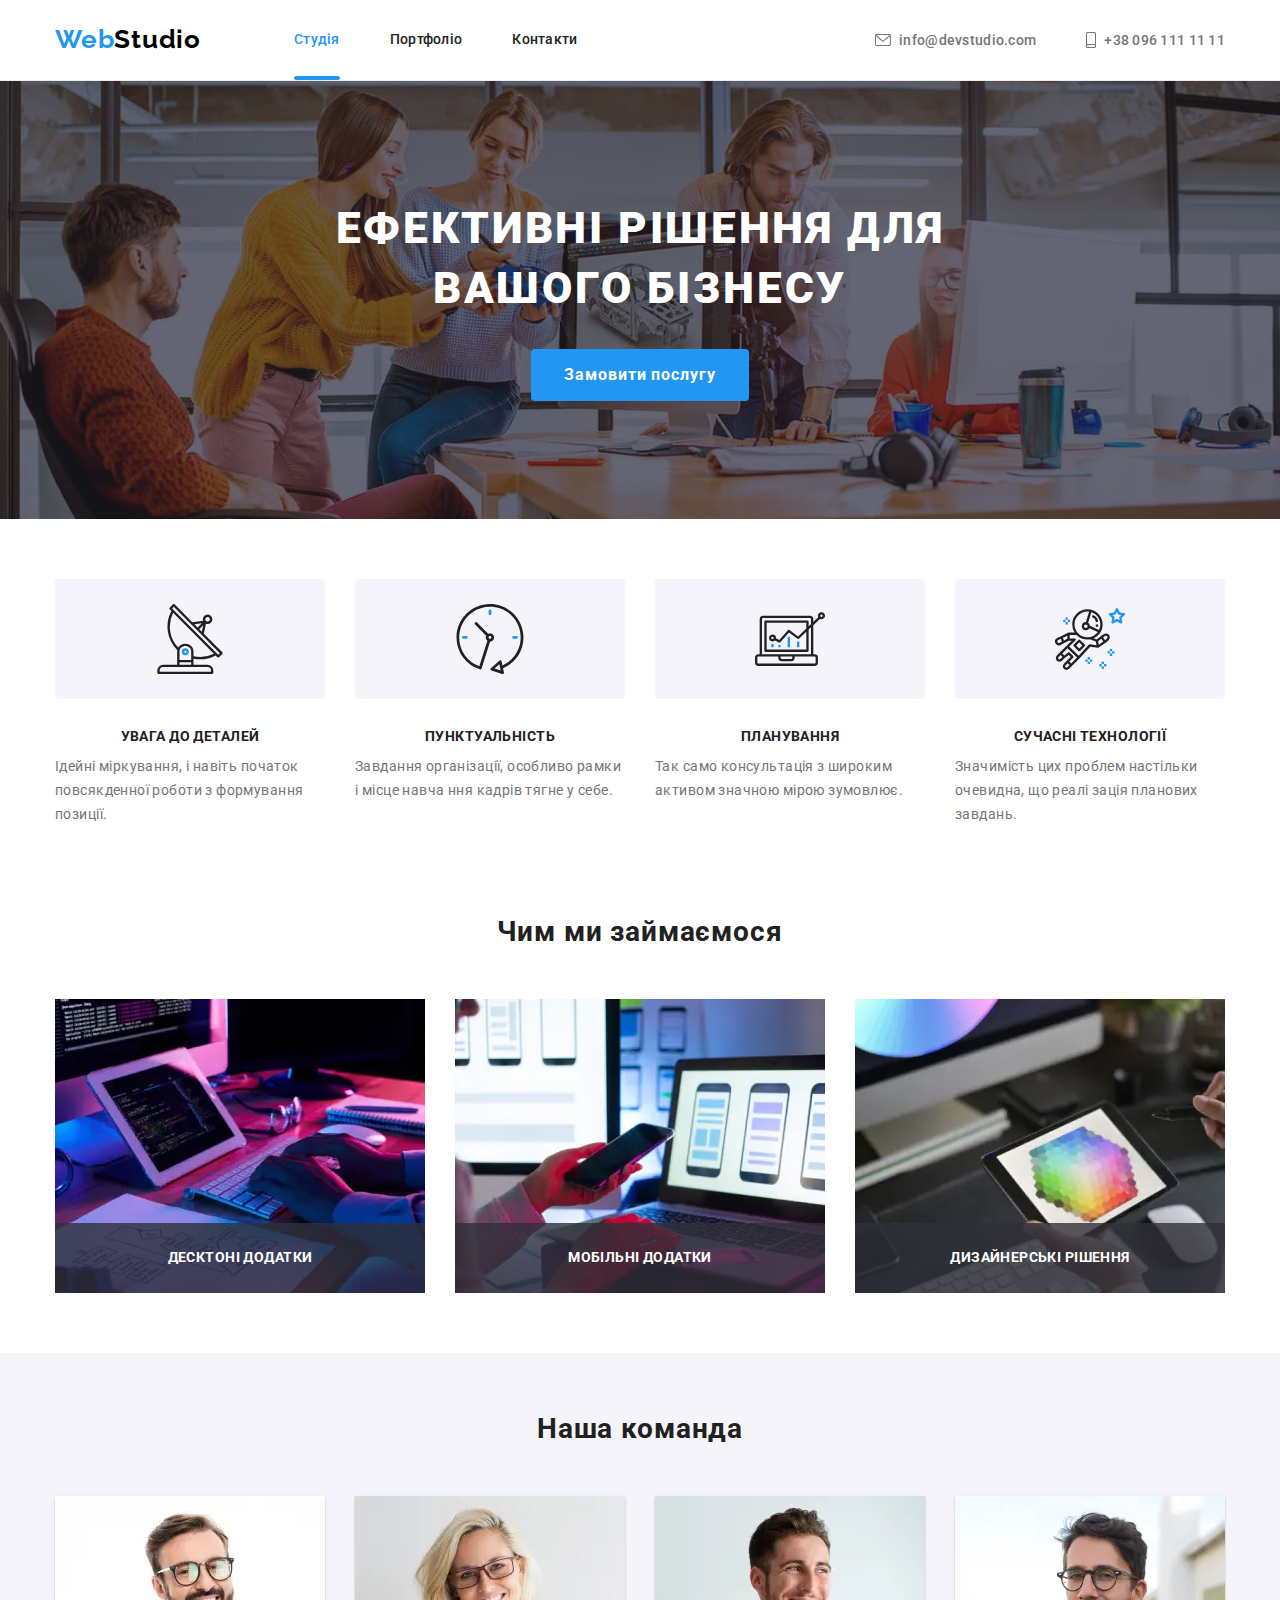
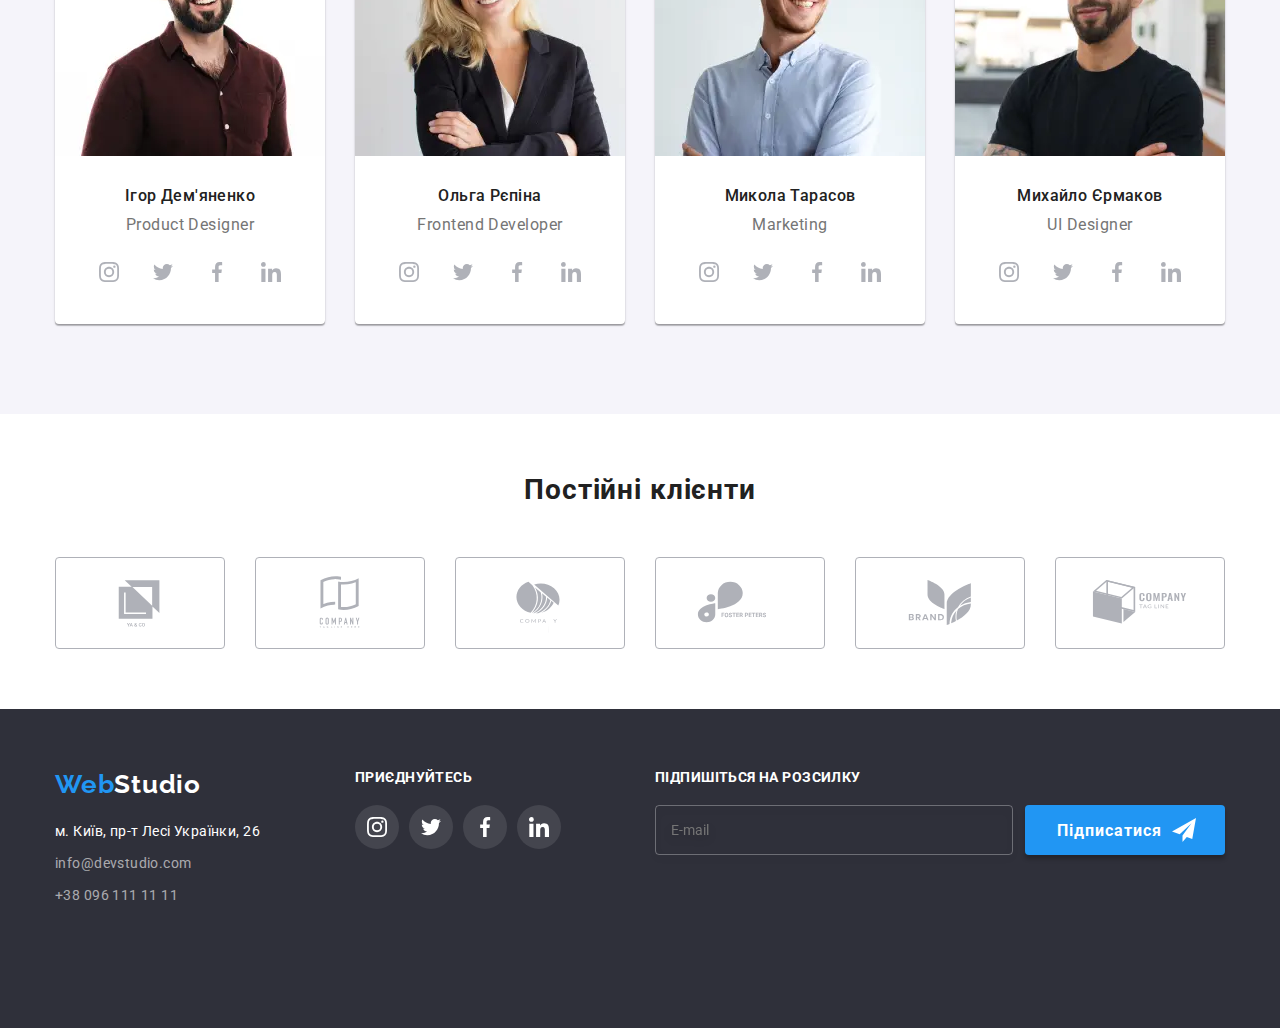
==== commit 093b4fa9: "optimized images" ====
--- a/index.html
+++ b/index.html
@@ -460,7 +460,11 @@
                   media="(min-width: 450px)"
                 />
                 <!-- /450 -->
-                <img class="team__img" src="#" alt="Фото Ольги Рєпіної" />
+                <img
+                  class="team__img"
+                  src="./images/mobile/team-photo-2-mobile.jpg"
+                  alt="Фото Ольги Рєпіної"
+                />
               </picture>
               <h3 class="team__title">Ольга Рєпіна</h3>
               <p class="team__text" lang="en">Frontend Developer</p>
--- a/css/main.min.css
+++ b/css/main.min.css
@@ -1 +1 @@
-:root{--accent-color: #2196f3;--main-color-page: #212121;--second-color-page: #757575;--color-text-light-threme: #000000;--color-text-dark-threme: #ffffff;--color-btn-filter-hover: #ffffff;--footer-address-text-color: rgba(255, 255, 255, 0.6);--placeholder-color: rgba(117, 117, 117, 0.5);--modal-form-color-border: rgba(33, 33, 33, 0.2);--backround-color-light: #ffffff;--backround-color-dark: #2f303a;--background-color-section-team: #f5f4fa;--background-color-btn-filter: #f5f4fa;--button-active: #188ce8;--header-border-color: #ececec;--border-color-projects-item: #eeeeee;--customers-text-color: #afb1b8;--social-link-color: #afb1b8;--duration-and-timing-function: 250ms cubic-bezier(0.4, 0, 0.2, 1)}.visually-hidden{position:absolute;white-space:nowrap;width:1px;height:1px;overflow:hidden;border:0;padding:0;clip:rect(0 0 0 0);clip-path:inset(50%);margin:-1px}.is-hidden{visibility:hidden;opacity:0;pointer-events:none;transform:translate(0%, -50%)}body{font-family:"Roboto",sans-serif;color:var(--main-color-page);font-size:14px;letter-spacing:.03em}h1,h2,h3,h4,h5,h6,p{margin-top:0;margin-bottom:0}ol,ul{margin-top:0;margin-bottom:0;padding-left:0}button{cursor:pointer}img{display:block}.link{text-decoration:none}.list{list-style:none}.header,.features,.works,.team__item,.portfolio{background-color:var(--backround-color-light)}.hero,.footer{background-color:var(--backround-color-dark)}@media screen and (max-width: 767px){.mobile-menu{position:fixed;top:0;left:0;z-index:99;width:100%;height:100%;background-color:var(--backround-color-light);opacity:0;visibility:hidden;pointer-events:none;transition:visibility var(----duration-and-timing-function),visibility var(--duration-and-timing-function)}.mobile-menu.is-open{opacity:1;visibility:visible;pointer-events:auto}.mobile-menu__container{position:relative;display:flex;flex-flow:column;height:100%;padding-top:48px;padding-bottom:48px;padding-left:40px;padding-right:40px}.mobile-menu__btn-close{position:absolute;top:10px;right:15px;line-height:0;background-color:rgba(0,0,0,0);border:0;padding:0}.mobile-menu__icon{width:40px;height:40px}}.mobile-menu__link{font-weight:500;font-size:40px;line-height:1.17;letter-spacing:.02em;color:var(--main-color-page);transition:color var(--duration-and-timing-function)}.mobile-menu__link:hover,.mobile-menu__link:focus{color:var(--accent-color)}.mobile-menu__wrapper{margin-bottom:auto}.mobile-contacts{margin-bottom:64px}.mobile-menu__item:not(:last-child){margin-bottom:32px}.mobile-menu__link_current{color:var(--accent-color)}.mobile-menu__link[href="tel:+3806111111"]{font-weight:500;font-size:34px;line-height:1.17;letter-spacing:.02em;color:var(--accent-color)}.mobile-menu__link[href="mailto:info@devstudio.com"]{font-weight:500;font-size:24px;line-height:1.17;letter-spacing:.02em;color:var(--second-color-page)}.mobile-menu-social{display:flex}.mobile-menu-social__item:not(:last-child){border-right:1px solid var(--modal-form-color-border);padding-right:5px}.mobile-menu-social__item:not(:first-child){padding-left:5px}.mobile-menu-social__link{font-weight:500;font-size:18px;line-height:1.22;letter-spacing:.02em;color:var(--accent-color)}.mobile-menu-social__link:not(:last-child){padding-right:5px}.mobile-menu-social__link:not(:first-child){padding-left:5px}@media screen and (min-width: 768px){.mobile-menu{display:none}}@media screen and (min-width: 1200px){.works__img{width:370px}}.section-title{font-size:28px;line-height:1.17;text-align:center;letter-spacing:.03em}.section{padding-top:60px;padding-bottom:60px}@media screen and (width: 1200px){.section{padding-top:94px;padding-bottom:94px}.section-title{font-size:36px;line-height:1.67}}.container{width:100%;padding-left:15px;padding-right:15px}@media screen and (min-width: 480px){.container{width:480px;margin-right:auto;margin-left:auto}}@media screen and (min-width: 768px){.container{width:768px}}@media screen and (min-width: 1200px){.container{width:1200px}}.backdrop{position:fixed;top:0;left:0;z-index:100;width:100%;height:100%;background-color:rgba(0,0,0,.2);transition:opacity var(--duration-and-timing-function),transform var(--duration-and-timing-function),visibility var(--duration-and-timing-function)}.modal{position:absolute;top:5%;left:50%;transform:translate(-50%);width:90%;padding:40px;background-color:var(--backround-color-light)}.btn-close-modal{position:absolute;top:8px;right:8px;width:30px;height:30px;display:flex;align-items:center;justify-content:center;background-color:rgba(0,0,0,0);border:1px solid rgba(0,0,0,.1);border-radius:50%;transition:fill var(--duration-and-timing-function)}.btn-close-modal:hover,.btn-close-modal:focus{fill:var(--accent-color)}@media screen and (min-width: 480px){.modal{top:50%;transform:translate(-50%, -50%);width:450px}}@media screen and (min-width: 1200px){.modal{width:528px}}.modal-form__title{font-weight:700;font-size:20px;line-height:1.5;text-align:center;letter-spacing:.03em;margin-bottom:12px}.modal-form{display:flex;flex-direction:column}.modal-form__desc{font-size:12px;line-height:1.16;letter-spacing:.01em;color:var(--second-color-page);margin-bottom:4px}.modal-form-input{width:100%;height:40px;border:1px solid var(--modal-form-color-border);border-radius:4px;padding:12px 12px 12px 42px;transition:border var(--duration-and-timing-function)}.modal-form-input:focus{outline:none;border:1px solid var(--accent-color);transition:border var(--duration-and-timing-function)}.input-container-name,.input-container-tel,.input-container-mail{position:relative;margin-bottom:10px}.form-icon{position:absolute;top:50%;transform:translateY(-50%);left:12px;transition:fill var(--duration-and-timing-function)}.modal-form-input:focus~.form-icon{fill:var(--accent-color)}.modal-form__comment{width:100%;height:120px;resize:none;border:1px solid var(--modal-form-color-border);border-radius:4px;padding:12px 16px;margin-bottom:20px}.modal-form__comment::placeholder{font-size:12px;line-height:1.17;letter-spacing:.01em;color:var(--placeholder-color)}.modal-form__comment:focus{outline:none;border:1px solid var(--accent-color);transition:border var(--duration-and-timing-function)}.modal-btn{width:200px;height:50px;padding-left:52px;padding-right:52px;padding-top:10px;padding-bottom:10px;font-weight:700;font-size:16px;line-height:1.88;letter-spacing:.06em;align-self:center;color:var(--color-text-dark-threme);background-color:var(--accent-color);cursor:pointer;border:1px solid rgba(0,0,0,0);border-radius:4px;box-shadow:0px 1px 3px rgba(0,0,0,.12),0px 1px 1px rgba(0,0,0,.14),0px 2px 1px rgba(0,0,0,.2);transition:background-color var(--duration-and-timing-function),box-shadow var(--duration-and-timing-function)}.modal-btn:hover{background-color:var(--button-active);box-shadow:0px 4px 4px rgba(0,0,0,.15)}.modal-form__license{margin-bottom:30px;margin-right:auto;margin-left:auto}.modal-form__icon{width:16px;height:15px;border:2px solid var(--main-color-page);border-radius:2px;cursor:pointer;transition:backround-color var(--duration-and-timing-function)}.modal-form__checkbox:checked+.modal-form__license-check>.modal-form__icon{background-color:var(--accent-color);border-color:var(--accent-color);fill:var(--color-text-dark-threme)}.modal-form__checkbox:focus+.modal-form__license-check>.modal-form__icon{box-shadow:0 0 0 2px var(--accent-color)}.modal-form__icon-active{display:none}.modal-form__license-check{font-size:12px;line-height:1.16;letter-spacing:.03em;color:var(--second-color-page)}.modal-form__checkbox:checked+.modal-form__license-check>.modal-form__icon .modal-form__icon-active{display:block}.modal-form__license-link{color:var(--accent-color)}@media screen and (min-width: 480px){.modal-form__license-check{display:inline-flex;align-items:center}.modal-form__comment{width:100%;height:96px}}@media screen and (min-width: 1200px){.modal-form__license-check{font-size:12px;line-height:1.16}}@media screen and (max-width: 767px){.menu__list{display:none}.contacts{display:none}.mobile-btn-menu{line-height:0;border:none;background:rgba(0,0,0,0);padding:0}.mobile-btn-menu__icon{width:40px;height:40px}.header{padding-top:16px;padding-bottom:16px}}@media screen and (min-width: 768px)and (max-width: 1199px){.contacts__item:not(:last-child){margin-bottom:10px}.contacts__link{display:inline-flex;align-items:center}}.logo{font-family:"Raleway",sans-serif;font-weight:700;font-size:24px;line-height:1.2;color:var(--color-text-light-threme);letter-spacing:.03em}.logo_accent{color:var(--accent-color)}.header__container{display:flex;align-items:center;justify-content:space-between}.header{border-bottom:1px solid var(--header-border-color)}@media screen and (min-width: 768px){.mobile-btn-menu{display:none}.menu{display:flex;align-items:center}.menu__list{display:flex;align-items:center;gap:50px;margin-left:93px}.menu__link{display:block;font-weight:500;line-height:1.14;letter-spacing:.02em;color:inherit;padding-top:32px;padding-bottom:32px;transition:color var(--duration-and-timing-function)}.menu__link:hover,.menu__link:focus{color:var(--accent-color)}.menu__link_current{position:relative;color:var(--accent-color)}.menu__link_current::after{position:absolute;bottom:0;right:0;display:block;content:"";width:100%;height:4px;background-color:var(--accent-color);border:1px solid var(--accent-color);border-radius:2px}.contacts__link{font-family:"Roboto";font-weight:500;font-size:12px;line-height:1.16;letter-spacing:.02em;color:var(--second-color-page);transition:color var(--duration-and-timing-function)}.contacts__link:hover,.contacts__link:focus{color:var(--accent-color)}.contacts__icon{margin-right:8px;fill:currentColor}}@media screen and (min-width: 1200px){.contacts{display:flex;align-items:center;gap:50px;margin-left:auto}.contacts__link{display:flex;align-items:center;font-size:14px}}.hero__container{padding-top:118px;padding-bottom:118px}.hero__title{max-width:360px;margin-left:auto;margin-right:auto;margin-bottom:30px;font-weight:900;font-size:26px;line-height:1.62;text-align:center;letter-spacing:.06em;text-transform:uppercase;color:var(--color-text-dark-threme)}.hero__btn{padding-left:24px;padding-right:24px;padding-top:10px;padding-bottom:10px;font-weight:700;font-size:16px;line-height:1.88;letter-spacing:.06em;color:var(--color-text-dark-threme);background-color:var(--accent-color);cursor:pointer;border:1px solid rgba(0,0,0,0);border-radius:4px;transition:background-color var(--duration-and-timing-function),box-shadow var(--duration-and-timing-function)}.hero__btn:hover,.hero__btn:focus{background-color:var(--button-active);box-shadow:0px 4px 4px rgba(0,0,0,.15)}.hero{text-align:center;max-width:767px;background-image:linear-gradient(rgba(47, 48, 58, 0.4), rgba(47, 48, 58, 0.4)),url("../images/mobile/hero-mobile.jpg");background-size:cover;background-repeat:no-repeat;background-position:center}@media(min-device-pixel-ratio: 2),(min-resolution: 192dpi),(min-resolution: 2dppx){.hero{background-image:linear-gradient(rgba(47, 48, 58, 0.4), rgba(47, 48, 58, 0.4)),url("../images/mobile/hero-mobile@2x.jpg")}}@media screen and (min-width: 768px){.hero{max-width:1199px;background-image:linear-gradient(rgba(47, 48, 58, 0.4), rgba(47, 48, 58, 0.4)),url("../images/tablet/hero-tablet.jpg")}}@media screen and (min-device-pixel-ratio: 2)and (min-width: 768px),screen and (min-resolution: 192dpi)and (min-width: 768px),screen and (min-resolution: 2dppx)and (min-width: 768px){.hero{background-image:linear-gradient(rgba(47, 48, 58, 0.4), rgba(47, 48, 58, 0.4)),url("../images/tablet/hero-tablet@2x.jpg")}}@media screen and (min-width: 1200px){.hero{margin-left:auto;margin-right:auto;max-width:1600px;background-image:linear-gradient(rgba(47, 48, 58, 0.4), rgba(47, 48, 58, 0.4)),url("../images/desktop/hero-desktop.jpg")}.hero__title{max-width:696px;font-size:44px;line-height:1.36}.hero__btn{padding-left:32px;padding-right:32px;font-size:16px;line-height:1.88}}@media screen and (min-device-pixel-ratio: 2)and (min-width: 1200px),screen and (min-resolution: 192dpi)and (min-width: 1200px),screen and (min-resolution: 2dppx)and (min-width: 1200px){.hero{background-image:linear-gradient(rgba(47, 48, 58, 0.4), rgba(47, 48, 58, 0.4)),url("../images/desktop/hero-desktop@2x.jpg")}}.features__sub-title{font-size:inherit;line-height:1.14;text-align:center;text-transform:uppercase;margin-bottom:10px;padding-top:30px}.features__text{font-size:14px;line-height:1.71;letter-spacing:.03em;line-height:1.71;color:var(--second-color-page)}.features__icon{display:block;width:70px;height:70px}.features__container{display:flex;height:120px;align-items:center;justify-content:center;border-radius:4px;background-color:var(--background-color-section-team)}.features__item{margin-bottom:30px}@media screen and (min-width: 768px)and (max-width: 1199px){.features__list{display:flex;flex-wrap:wrap;justify-content:space-between;gap:30px}.features__item{margin-bottom:0;width:354px}.features__container{max-width:100%}.features__sub-title{text-align:left}}@media screen and (min-width: 1200px){.features__list{display:flex;gap:30px}.features__item{flex-basis:calc((100% - 90px)/4)}}@media screen and (max-width: 1199px){.works{display:none}}.section-title_margin_end{margin-bottom:50px}.works__list{display:flex;gap:30px}.works__item{flex-basis:calc((100% - 60px)/3)}.works__thumb{position:relative}.works__thumb>.works__label{position:absolute;bottom:0;right:0;width:100%;height:70px;display:flex;align-items:center;justify-content:center;background-color:rgba(47,48,58,.8);font-size:14px;line-height:1.14;letter-spacing:.03em;text-transform:uppercase;color:var(--color-text-dark-threme)}.team{background-color:var(--background-color-section-team)}.team__img{display:block;width:100%;height:auto}.team__item{padding-bottom:30px;margin-bottom:30px;border-radius:0px 0px 4px 4px;flex-basis:calc((100% - 90px)/4);box-shadow:0px 1px 3px rgba(0,0,0,.12),0px 1px 1px rgba(0,0,0,.14),0px 2px 1px rgba(0,0,0,.2)}.team__title{font-weight:500;font-size:16px;line-height:1.19;text-align:center;margin-bottom:10px;padding-top:30px}.team__text{font-size:16px;line-height:1.19;text-align:center;letter-spacing:.03em;color:var(--second-color-page);margin-bottom:16px}.team__social-icon{width:20px;height:20px}.team__social-list{display:flex;justify-content:center;column-gap:10px;color:var(--social-link-color)}.team__social-link{display:flex;justify-content:center;align-items:center;width:44px;height:44px;border-radius:50%;color:var(--social-list__link-color);transition:color var(--duration-and-timing-function),background-color var(--duration-and-timing-function)}.team__social-link:hover,.team__social-link:focus{color:var(--color-text-dark-threme);background-color:var(--accent-color)}.team__social-icon{fill:currentColor}@media screen and (min-width: 768px){.team__img{width:354px}.team__item{width:354px}.team__list{display:flex;flex-wrap:wrap;gap:30px}}@media screen and (min-width: 1200px){.team__img{width:270px}.team__item{width:270px}}.customers__link{display:flex;align-items:center;justify-content:center;height:92px;border:1px solid var(--customers-text-color);color:var(--customers-text-color);border-radius:4px;transition:color var(--duration-and-timing-function),border-color var(--duration-and-timing-function)}.customers__link:hover,.customers__link:focus{color:var(--accent-color);border-color:var(--accent-color)}.customers__list{display:flex;flex-wrap:wrap;justify-content:center;align-items:center;gap:30px}.customers__item{flex-basis:calc((100% - 30px)/2)}.customers__icon{fill:currentColor}@media screen and (min-width: 768px){.customers__item{flex-basis:calc((100% - 60px)/3)}}@media screen and (min-width: 1200px){.customers__list{flex-wrap:nowrap}.customers__item{flex-basis:calc((100% - 150px)/6)}}.footer{padding-top:60px;padding-bottom:60px}.footer-logo{display:block;text-align:center;color:var(--color-text-dark-threme);margin-bottom:20px}.footer-container{display:flex;flex-direction:column}.footer-column:not(:last-child){margin-bottom:60px}.address__link{font-family:inherit;font-style:normal;line-height:1.71;color:var(--color-text-dark-threme)}.address__link_address_font{font-family:inherit;font-style:normal;line-height:1.71;color:var(--footer-address-text-color);transition:color var(--duration-and-timing-function)}.address__link_address_font:hover,.address__link_address_font:focus{color:var(--accent-color)}.address__item{text-align:center}.address__item:not(:last-child){margin-bottom:8px}.column__title{font-family:"Roboto";font-style:normal;font-weight:700;font-size:14px;line-height:16px;text-align:center;letter-spacing:.03em;text-transform:uppercase;margin-bottom:20px;color:var(--color-text-dark-threme)}.join{display:flex;justify-content:center;column-gap:10px}.join__link{display:flex;justify-content:center;align-items:center;width:44px;height:44px;color:var(--color-text-dark-threme);background-color:rgba(255,255,255,.1);border-radius:50%;transition:background-color var(--duration-and-timing-function)}.join__link:hover,.join__link:focus{background-color:var(--accent-color)}.join__icon{width:20px;height:20px;fill:currentColor}.subscription-form__email{width:100%;height:50px;background-color:inherit;border:1px solid rgba(255,255,255,.3);filter:drop-shadow(0px 4px 4px rgba(0, 0, 0, 0.15));border-radius:4px;padding:16px 15px;color:var(--color-text-dark-threme);margin-bottom:20px}.subscription-form__btn{position:relative;display:block;margin-left:auto;margin-right:auto;width:200px;height:50px;padding-left:31px;padding-right:64px;padding-top:10px;padding-bottom:10px;font-weight:700;font-size:16px;line-height:1.88;letter-spacing:.06em;color:var(--color-text-dark-threme);background-color:var(--accent-color);cursor:pointer;border:1px solid rgba(0,0,0,0);border-radius:4px;box-shadow:0px 4px 4px rgba(0,0,0,.25);transition:background-color var(--duration-and-timing-function),box-shadow var(--duration-and-timing-function)}.subscription-form__btn:hover,.subscription-form__btn:focus{background-color:var(--button-active);box-shadow:0px 1px 3px rgba(0,0,0,.12),0px 1px 1px rgba(0,0,0,.14),0px 2px 1px rgba(0,0,0,.2)}.subscription-form__icon{position:absolute;top:50%;transform:translateY(-50%);right:28px;fill:currentColor}@media screen and (min-width: 768px){.footer-container{flex-direction:row;flex-wrap:wrap;justify-content:center}.footer-column{width:50%}.footer-column:last-child{width:60%}}@media screen and (min-width: 1200px){.footer-logo,.address__item,.column__title{text-align:left}.join{justify-content:start}.footer-container{flex-wrap:nowrap;justify-content:space-between}.subscription-form{display:flex}.subscription-form__email{width:358px;margin-bottom:0;margin-right:12px}}.filter{width:80%;display:flex;flex-wrap:wrap;justify-content:flex-start;gap:8px;margin-bottom:40px}.filter-btn{font-family:inherit;font-weight:500;font-size:16px;line-height:1.62;padding-top:6px;padding-bottom:6px;padding-left:22px;padding-right:22px;border:1px solid rgba(0,0,0,0);border-radius:4px;background-color:var(--background-color-btn-filter);transition:color var(--duration-and-timing-function),background-color var(--duration-and-timing-function),box-shadow var(--duration-and-timing-function)}.filter-btn:hover,.filter-btn:focus{color:var(--color-btn-filter-hover);background-color:var(--accent-color);box-shadow:0px 3px 1px rgba(0,0,0,.1),0px 1px 2px rgba(0,0,0,.08),0px 2px 2px rgba(0,0,0,.12)}.accent-btn{color:var(--color-btn-filter-hover);background-color:var(--accent-color);box-shadow:0px 3px 1px rgba(0,0,0,.1),0px 1px 2px rgba(0,0,0,.08),0px 2px 2px rgba(0,0,0,.12)}@media screen and (min-width: 768px){.filter{width:auto;display:flex;flex-wrap:no-wrap;justify-content:center;margin-bottom:30px}}@media screen and (min-width: 768px){.filter{margin-bottom:50px}}.projects-img{display:block;width:100%;height:auto}.projects{display:flex;flex-wrap:wrap;gap:30px}.projects-item{width:100%;border-right:1px solid var(--border-color-projects-item);border-bottom:1px solid var(--border-color-projects-item);border-left:1px solid var(--border-color-projects-item);transition:box-shadow var(--duration-and-timing-function)}.projects-item:hover{box-shadow:0px 1px 1px rgba(0,0,0,.12),0px 4px 4px rgba(0,0,0,.06),1px 4px 6px rgba(0,0,0,.16)}.projects-item-wrapper{position:relative;overflow:hidden}.overlay{position:absolute;top:0;left:0;display:flex;align-items:center;width:100%;height:100%;padding-left:24px;padding-right:24px;font-family:"Roboto";font-size:18px;line-height:1.56;letter-spacing:.03em;background-color:rgba(33,150,243,.9);color:var(--color-text-dark-threme);transform:translateY(200%);transition:transform var(--duration-and-timing-function)}.projects-item-link{display:flex;flex-direction:column;color:inherit}.projects-item-link:hover .overlay,.projects-item-link:focus .overlay{transform:translateY(0%)}img.projects-img{display:block;max-width:100%;height:auto}.projects-title{font-size:18px;line-height:2;letter-spacing:.06em}.projects-text{font-size:16px;line-height:1.88;color:var(--second-color-page)}.projects-title{margin-bottom:4px}.title-container{padding:20px 24px 20px 24px;flex-grow:1}@media screen and (max-width: 480px){.overlay{font-size:16px}}@media screen and (min-width: 768px){.projects-item{width:354px}}@media screen and (min-width: 1200px){.projects-item{width:370px}}/*# sourceMappingURL=main.min.css.map */+:root{--accent-color: #2196f3;--main-color-page: #212121;--second-color-page: #757575;--color-text-light-threme: #000000;--color-text-dark-threme: #ffffff;--color-btn-filter-hover: #ffffff;--footer-address-text-color: rgba(255, 255, 255, 0.6);--placeholder-color: rgba(117, 117, 117, 0.5);--modal-form-color-border: rgba(33, 33, 33, 0.2);--backround-color-light: #ffffff;--backround-color-dark: #2f303a;--background-color-section-team: #f5f4fa;--background-color-btn-filter: #f5f4fa;--button-active: #188ce8;--header-border-color: #ececec;--border-color-projects-item: #eeeeee;--customers-text-color: #afb1b8;--social-link-color: #afb1b8;--duration-and-timing-function: 250ms cubic-bezier(0.4, 0, 0.2, 1)}.visually-hidden{position:absolute;white-space:nowrap;width:1px;height:1px;overflow:hidden;border:0;padding:0;clip:rect(0 0 0 0);clip-path:inset(50%);margin:-1px}.is-hidden{visibility:hidden;opacity:0;pointer-events:none;transform:translate(0%, -50%)}body{font-family:"Roboto",sans-serif;color:var(--main-color-page);font-size:14px;letter-spacing:.03em}h1,h2,h3,h4,h5,h6,p{margin-top:0;margin-bottom:0}ol,ul{margin-top:0;margin-bottom:0;padding-left:0}button{cursor:pointer}img{display:block}.link{text-decoration:none}.list{list-style:none}.header,.features,.works,.team__item,.portfolio{background-color:var(--backround-color-light)}.hero,.footer{background-color:var(--backround-color-dark)}@media screen and (max-width: 767px){.mobile-menu{position:fixed;top:0;left:0;z-index:99;width:100%;height:100%;background-color:var(--backround-color-light);opacity:0;visibility:hidden;pointer-events:none;transition:visibility var(----duration-and-timing-function),visibility var(--duration-and-timing-function)}.mobile-menu.is-open{opacity:1;visibility:visible;pointer-events:auto}.mobile-menu__container{position:relative;display:flex;flex-flow:column;height:100%;padding-top:48px;padding-bottom:48px;padding-left:40px;padding-right:40px}.mobile-menu__btn-close{position:absolute;top:10px;right:15px;line-height:0;background-color:rgba(0,0,0,0);border:0;padding:0}.mobile-menu__icon{width:40px;height:40px}}@media screen and (max-width: 479px){.mobile-menu__link[href="tel:+3806111111"]{font-size:30px}}.mobile-menu__link{font-weight:500;font-size:40px;line-height:1.17;letter-spacing:.02em;color:var(--main-color-page);transition:color var(--duration-and-timing-function)}.mobile-menu__link:hover,.mobile-menu__link:focus{color:var(--accent-color)}.mobile-menu__wrapper{margin-bottom:auto}.mobile-contacts{margin-bottom:64px}.mobile-menu__item:not(:last-child){margin-bottom:32px}.mobile-menu__link_current{color:var(--accent-color)}.mobile-menu__link[href="tel:+3806111111"]{font-weight:500;font-size:34px;line-height:1.17;letter-spacing:.02em;color:var(--accent-color)}.mobile-menu__link[href="mailto:info@devstudio.com"]{font-weight:500;font-size:24px;line-height:1.17;letter-spacing:.02em;color:var(--second-color-page)}.mobile-menu-social{display:flex}.mobile-menu-social__item:not(:last-child){border-right:1px solid var(--modal-form-color-border);padding-right:5px}.mobile-menu-social__item:not(:first-child){padding-left:5px}.mobile-menu-social__link{font-weight:500;font-size:18px;line-height:1.22;letter-spacing:.02em;color:var(--accent-color)}.mobile-menu-social__link:not(:last-child){padding-right:5px}.mobile-menu-social__link:not(:first-child){padding-left:5px}@media screen and (max-width: 479px){.mobile-menu__link[href="tel:+3806111111"]{font-size:28px}.mobile-menu-social__link{font-size:16px}}@media screen and (min-width: 768px){.mobile-menu{display:none}}@media screen and (min-width: 1200px){.works__img{width:370px}}.section-title{font-size:28px;line-height:1.17;text-align:center;letter-spacing:.03em}.section{padding-top:60px;padding-bottom:60px}@media screen and (width: 1200px){.section{padding-top:94px;padding-bottom:94px}.section-title{font-size:36px;line-height:1.67}}.container{width:100%;padding-left:15px;padding-right:15px}@media screen and (min-width: 480px){.container{width:480px;margin-right:auto;margin-left:auto}}@media screen and (min-width: 768px){.container{width:768px}}@media screen and (min-width: 1200px){.container{width:1200px}}.backdrop{position:fixed;top:0;left:0;z-index:100;width:100%;height:100%;background-color:rgba(0,0,0,.2);transition:opacity var(--duration-and-timing-function),transform var(--duration-and-timing-function),visibility var(--duration-and-timing-function)}.modal{position:absolute;top:5%;left:50%;transform:translate(-50%);width:90%;padding:40px;background-color:var(--backround-color-light)}.btn-close-modal{position:absolute;top:8px;right:8px;width:30px;height:30px;display:flex;align-items:center;justify-content:center;background-color:rgba(0,0,0,0);border:1px solid rgba(0,0,0,.1);border-radius:50%;transition:fill var(--duration-and-timing-function)}.btn-close-modal:hover,.btn-close-modal:focus{fill:var(--accent-color)}@media screen and (min-width: 480px){.modal{top:50%;transform:translate(-50%, -50%);width:450px}}@media screen and (min-width: 1200px){.modal{width:528px}}.modal-form__title{font-weight:700;font-size:20px;line-height:1.5;text-align:center;letter-spacing:.03em;margin-bottom:12px}.modal-form{display:flex;flex-direction:column}.modal-form__desc{font-size:12px;line-height:1.16;letter-spacing:.01em;color:var(--second-color-page);margin-bottom:4px}.modal-form-input{width:100%;height:40px;border:1px solid var(--modal-form-color-border);border-radius:4px;padding:12px 12px 12px 42px;transition:border var(--duration-and-timing-function)}.modal-form-input:focus{outline:none;border:1px solid var(--accent-color);transition:border var(--duration-and-timing-function)}.input-container-name,.input-container-tel,.input-container-mail{position:relative;margin-bottom:10px}.form-icon{position:absolute;top:50%;transform:translateY(-50%);left:12px;transition:fill var(--duration-and-timing-function)}.modal-form-input:focus~.form-icon{fill:var(--accent-color)}.modal-form__comment{width:100%;height:120px;resize:none;border:1px solid var(--modal-form-color-border);border-radius:4px;padding:12px 16px;margin-bottom:20px}.modal-form__comment::placeholder{font-size:12px;line-height:1.17;letter-spacing:.01em;color:var(--placeholder-color)}.modal-form__comment:focus{outline:none;border:1px solid var(--accent-color);transition:border var(--duration-and-timing-function)}.modal-btn{width:200px;height:50px;padding-left:52px;padding-right:52px;padding-top:10px;padding-bottom:10px;font-weight:700;font-size:16px;line-height:1.88;letter-spacing:.06em;align-self:center;color:var(--color-text-dark-threme);background-color:var(--accent-color);cursor:pointer;border:1px solid rgba(0,0,0,0);border-radius:4px;box-shadow:0px 1px 3px rgba(0,0,0,.12),0px 1px 1px rgba(0,0,0,.14),0px 2px 1px rgba(0,0,0,.2);transition:background-color var(--duration-and-timing-function),box-shadow var(--duration-and-timing-function)}.modal-btn:hover{background-color:var(--button-active);box-shadow:0px 4px 4px rgba(0,0,0,.15)}.modal-form__license{margin-bottom:30px;margin-right:auto;margin-left:auto}.modal-form__icon{width:16px;height:15px;border:2px solid var(--main-color-page);border-radius:2px;cursor:pointer;transition:backround-color var(--duration-and-timing-function)}.modal-form__checkbox:checked+.modal-form__license-check>.modal-form__icon{background-color:var(--accent-color);border-color:var(--accent-color);fill:var(--color-text-dark-threme)}.modal-form__checkbox:focus+.modal-form__license-check>.modal-form__icon{box-shadow:0 0 0 2px var(--accent-color)}.modal-form__icon-active{display:none}.modal-form__license-check{font-size:12px;line-height:1.16;letter-spacing:.03em;color:var(--second-color-page)}.modal-form__checkbox:checked+.modal-form__license-check>.modal-form__icon .modal-form__icon-active{display:block}.modal-form__license-link{color:var(--accent-color)}@media screen and (min-width: 480px){.modal-form__license-check{display:inline-flex;align-items:center}.modal-form__comment{width:100%;height:96px}}@media screen and (min-width: 1200px){.modal-form__license-check{font-size:12px;line-height:1.16}}@media screen and (max-width: 767px){.menu__list{display:none}.contacts{display:none}.mobile-btn-menu{line-height:0;border:none;background:rgba(0,0,0,0);padding:0}.mobile-btn-menu__icon{width:40px;height:40px}.header{padding-top:16px;padding-bottom:16px}}@media screen and (min-width: 768px)and (max-width: 1199px){.contacts__item:not(:last-child){margin-bottom:10px}.contacts__link{display:inline-flex;align-items:center}}.logo{font-family:"Raleway",sans-serif;font-weight:700;font-size:24px;line-height:1.2;color:var(--color-text-light-threme);letter-spacing:.03em}.logo_accent{color:var(--accent-color)}.header__container{display:flex;align-items:center;justify-content:space-between}.header{border-bottom:1px solid var(--header-border-color)}@media screen and (min-width: 768px){.mobile-btn-menu{display:none}.menu{display:flex;align-items:center}.menu__list{display:flex;align-items:center;gap:50px;margin-left:93px}.menu__link{display:block;font-weight:500;line-height:1.14;letter-spacing:.02em;color:inherit;padding-top:32px;padding-bottom:32px;transition:color var(--duration-and-timing-function)}.menu__link:hover,.menu__link:focus{color:var(--accent-color)}.menu__link_current{position:relative;color:var(--accent-color)}.menu__link_current::after{position:absolute;bottom:0;right:0;display:block;content:"";width:100%;height:4px;background-color:var(--accent-color);border:1px solid var(--accent-color);border-radius:2px}.contacts__link{font-family:"Roboto";font-weight:500;font-size:12px;line-height:1.16;letter-spacing:.02em;color:var(--second-color-page);transition:color var(--duration-and-timing-function)}.contacts__link:hover,.contacts__link:focus{color:var(--accent-color)}.contacts__icon{margin-right:8px;fill:currentColor}}@media screen and (min-width: 1200px){.logo{font-size:26px}.contacts{display:flex;align-items:center;gap:50px;margin-left:auto}.contacts__link{display:flex;align-items:center;font-size:14px}}.hero__container{padding-top:118px;padding-bottom:118px}.hero__title{max-width:360px;margin-left:auto;margin-right:auto;margin-bottom:30px;font-weight:900;font-size:26px;line-height:1.62;text-align:center;letter-spacing:.06em;text-transform:uppercase;color:var(--color-text-dark-threme)}.hero__btn{padding-left:24px;padding-right:24px;padding-top:10px;padding-bottom:10px;font-weight:700;font-size:16px;line-height:1.88;letter-spacing:.06em;color:var(--color-text-dark-threme);background-color:var(--accent-color);cursor:pointer;border:1px solid rgba(0,0,0,0);border-radius:4px;transition:background-color var(--duration-and-timing-function),box-shadow var(--duration-and-timing-function)}.hero__btn:hover,.hero__btn:focus{background-color:var(--button-active);box-shadow:0px 4px 4px rgba(0,0,0,.15)}.hero{text-align:center;max-width:767px;background-image:linear-gradient(rgba(47, 48, 58, 0.4), rgba(47, 48, 58, 0.4)),url("../images/mobile/hero-mobile.jpg");background-size:cover;background-repeat:no-repeat;background-position:center}@media(min-device-pixel-ratio: 2),(min-resolution: 192dpi),(min-resolution: 2dppx){.hero{background-image:linear-gradient(rgba(47, 48, 58, 0.4), rgba(47, 48, 58, 0.4)),url("../images/mobile/hero-mobile@2x.jpg")}}@media screen and (min-width: 768px){.hero{max-width:1199px;background-image:linear-gradient(rgba(47, 48, 58, 0.4), rgba(47, 48, 58, 0.4)),url("../images/tablet/hero-tablet.jpg")}}@media screen and (min-device-pixel-ratio: 2)and (min-width: 768px),screen and (min-resolution: 192dpi)and (min-width: 768px),screen and (min-resolution: 2dppx)and (min-width: 768px){.hero{background-image:linear-gradient(rgba(47, 48, 58, 0.4), rgba(47, 48, 58, 0.4)),url("../images/tablet/hero-tablet@2x.jpg")}}@media screen and (min-width: 1200px){.hero{margin-left:auto;margin-right:auto;max-width:1600px;background-image:linear-gradient(rgba(47, 48, 58, 0.4), rgba(47, 48, 58, 0.4)),url("../images/desktop/hero-desktop.jpg")}.hero__title{max-width:696px;font-size:44px;line-height:1.36}.hero__btn{padding-left:32px;padding-right:32px;font-size:16px;line-height:1.88}}@media screen and (min-device-pixel-ratio: 2)and (min-width: 1200px),screen and (min-resolution: 192dpi)and (min-width: 1200px),screen and (min-resolution: 2dppx)and (min-width: 1200px){.hero{background-image:linear-gradient(rgba(47, 48, 58, 0.4), rgba(47, 48, 58, 0.4)),url("../images/desktop/hero-desktop@2x.jpg")}}.features__sub-title{font-size:inherit;line-height:1.14;text-align:center;text-transform:uppercase;margin-bottom:10px;padding-top:30px}.features__text{font-size:14px;line-height:1.71;letter-spacing:.03em;line-height:1.71;color:var(--second-color-page)}.features__icon{display:block;width:70px;height:70px}.features__container{display:flex;height:120px;align-items:center;justify-content:center;border-radius:4px;background-color:var(--background-color-section-team)}.features__item{margin-bottom:30px}@media screen and (min-width: 768px)and (max-width: 1199px){.features__list{display:flex;flex-wrap:wrap;justify-content:space-between;gap:30px}.features__item{margin-bottom:0;width:354px}.features__container{max-width:100%}.features__sub-title{text-align:left}}@media screen and (min-width: 1200px){.features.section{padding-bottom:0}.features__list{display:flex;gap:30px}.features__item{flex-basis:calc((100% - 90px)/4)}}@media screen and (max-width: 1199px){.works{display:none}}.section-title_margin_end{margin-bottom:50px}.works__list{display:flex;gap:30px}.works__item{flex-basis:calc((100% - 60px)/3)}.works__thumb{position:relative}.works__thumb>.works__label{position:absolute;bottom:0;right:0;width:100%;height:70px;display:flex;align-items:center;justify-content:center;background-color:rgba(47,48,58,.8);font-size:14px;line-height:1.14;letter-spacing:.03em;text-transform:uppercase;color:var(--color-text-dark-threme)}.team{background-color:var(--background-color-section-team)}.team__img{display:block;width:100%;height:auto}.team__item{padding-bottom:30px;margin-bottom:30px;border-radius:0px 0px 4px 4px;box-shadow:0px 1px 3px rgba(0,0,0,.12),0px 1px 1px rgba(0,0,0,.14),0px 2px 1px rgba(0,0,0,.2)}.team__title{font-weight:500;font-size:16px;line-height:1.19;text-align:center;margin-bottom:10px;padding-top:30px}.team__text{font-size:16px;line-height:1.19;text-align:center;letter-spacing:.03em;color:var(--second-color-page);margin-bottom:16px}.team__social-icon{width:20px;height:20px}.team__social-list{display:flex;justify-content:center;column-gap:10px;color:var(--social-link-color)}.team__social-link{display:flex;justify-content:center;align-items:center;width:44px;height:44px;border-radius:50%;color:var(--social-list__link-color);transition:color var(--duration-and-timing-function),background-color var(--duration-and-timing-function)}.team__social-link:hover,.team__social-link:focus{color:var(--color-text-dark-threme);background-color:var(--accent-color)}.team__social-icon{fill:currentColor}@media screen and (min-width: 768px){.team__img{width:354px}.team__item{width:354px}.team__list{display:flex;flex-wrap:wrap;gap:30px}}@media screen and (min-width: 1200px){.team__img{width:270px}.team__item{width:270px}}.customers__link{display:flex;align-items:center;justify-content:center;height:92px;border:1px solid var(--customers-text-color);color:var(--customers-text-color);border-radius:4px;transition:color var(--duration-and-timing-function),border-color var(--duration-and-timing-function)}.customers__link:hover,.customers__link:focus{color:var(--accent-color);border-color:var(--accent-color)}.customers__list{display:flex;flex-wrap:wrap;justify-content:center;align-items:center;gap:30px}.customers__item{flex-basis:calc((100% - 30px)/2)}.customers__icon{fill:currentColor}@media screen and (min-width: 768px){.customers__item{flex-basis:calc((100% - 60px)/3)}}@media screen and (min-width: 1200px){.customers__list{flex-wrap:nowrap}.customers__item{flex-basis:calc((100% - 150px)/6)}}.footer{padding-top:60px;padding-bottom:60px}.footer-logo{display:block;text-align:center;color:var(--color-text-dark-threme);margin-bottom:20px}.footer-container{display:flex;flex-direction:column}.footer-column:not(:last-child){margin-bottom:60px}.address__link{font-family:inherit;font-style:normal;line-height:1.71;color:var(--color-text-dark-threme)}.address__link_address_font{font-family:inherit;font-style:normal;line-height:1.71;color:var(--footer-address-text-color);transition:color var(--duration-and-timing-function)}.address__link_address_font:hover,.address__link_address_font:focus{color:var(--accent-color)}.address__item{text-align:center}.address__item:not(:last-child){margin-bottom:8px}.column__title{font-family:"Roboto";font-style:normal;font-weight:700;font-size:14px;line-height:16px;text-align:center;letter-spacing:.03em;text-transform:uppercase;margin-bottom:20px;color:var(--color-text-dark-threme)}.join{display:flex;justify-content:center;column-gap:10px}.join__link{display:flex;justify-content:center;align-items:center;width:44px;height:44px;color:var(--color-text-dark-threme);background-color:rgba(255,255,255,.1);border-radius:50%;transition:background-color var(--duration-and-timing-function)}.join__link:hover,.join__link:focus{background-color:var(--accent-color)}.join__icon{width:20px;height:20px;fill:currentColor}.subscription-form__email{width:100%;height:50px;background-color:inherit;border:1px solid rgba(255,255,255,.3);filter:drop-shadow(0px 4px 4px rgba(0, 0, 0, 0.15));border-radius:4px;padding:16px 15px;color:var(--color-text-dark-threme);margin-bottom:20px}.subscription-form__btn{position:relative;display:block;margin-left:auto;margin-right:auto;width:200px;height:50px;padding-left:31px;padding-right:64px;padding-top:10px;padding-bottom:10px;font-weight:700;font-size:16px;line-height:1.88;letter-spacing:.06em;color:var(--color-text-dark-threme);background-color:var(--accent-color);cursor:pointer;border:1px solid rgba(0,0,0,0);border-radius:4px;box-shadow:0px 4px 4px rgba(0,0,0,.25);transition:background-color var(--duration-and-timing-function),box-shadow var(--duration-and-timing-function)}.subscription-form__btn:hover,.subscription-form__btn:focus{background-color:var(--button-active);box-shadow:0px 1px 3px rgba(0,0,0,.12),0px 1px 1px rgba(0,0,0,.14),0px 2px 1px rgba(0,0,0,.2)}.subscription-form__icon{position:absolute;top:50%;transform:translateY(-50%);right:28px;fill:currentColor}@media screen and (min-width: 768px){.footer-container{flex-direction:row;flex-wrap:wrap;justify-content:center}.footer-column{width:50%}.footer-column:last-child{width:60%}}@media screen and (min-width: 1200px){.footer-logo,.address__item,.column__title{text-align:left}.join{justify-content:start}.footer-container{flex-wrap:nowrap;justify-content:space-between}.subscription-form{display:flex}.subscription-form__email{width:358px;margin-bottom:0;margin-right:12px}}.filter{width:80%;display:flex;flex-wrap:wrap;justify-content:flex-start;gap:8px;margin-bottom:40px}.filter-btn{font-family:inherit;font-weight:500;font-size:16px;line-height:1.62;padding-top:6px;padding-bottom:6px;padding-left:22px;padding-right:22px;border:1px solid rgba(0,0,0,0);border-radius:4px;background-color:var(--background-color-btn-filter);transition:color var(--duration-and-timing-function),background-color var(--duration-and-timing-function),box-shadow var(--duration-and-timing-function)}.filter-btn:hover,.filter-btn:focus{color:var(--color-btn-filter-hover);background-color:var(--accent-color);box-shadow:0px 3px 1px rgba(0,0,0,.1),0px 1px 2px rgba(0,0,0,.08),0px 2px 2px rgba(0,0,0,.12)}.accent-btn{color:var(--color-btn-filter-hover);background-color:var(--accent-color);box-shadow:0px 3px 1px rgba(0,0,0,.1),0px 1px 2px rgba(0,0,0,.08),0px 2px 2px rgba(0,0,0,.12)}@media screen and (min-width: 768px){.filter{width:auto;display:flex;flex-wrap:no-wrap;justify-content:center;margin-bottom:30px}}@media screen and (min-width: 768px){.filter{margin-bottom:50px}}.projects-img{display:block;width:100%;height:auto}.projects{display:flex;flex-wrap:wrap;gap:30px}.projects-item{width:100%;border-right:1px solid var(--border-color-projects-item);border-bottom:1px solid var(--border-color-projects-item);border-left:1px solid var(--border-color-projects-item);transition:box-shadow var(--duration-and-timing-function)}.projects-item:hover{box-shadow:0px 1px 1px rgba(0,0,0,.12),0px 4px 4px rgba(0,0,0,.06),1px 4px 6px rgba(0,0,0,.16)}.projects-item-wrapper{position:relative;overflow:hidden}.overlay{position:absolute;top:0;left:0;display:flex;align-items:center;width:100%;height:100%;padding-left:24px;padding-right:24px;font-family:"Roboto";font-size:18px;line-height:1.56;letter-spacing:.03em;background-color:rgba(33,150,243,.9);color:var(--color-text-dark-threme);transform:translateY(101%);transition:transform var(--duration-and-timing-function)}.projects-item-link{display:flex;flex-direction:column;color:inherit}.projects-item-link:hover .overlay,.projects-item-link:focus .overlay{transform:translateY(0%)}img.projects-img{display:block;max-width:100%;height:auto}.projects-title{font-size:18px;line-height:2;letter-spacing:.06em}.projects-text{font-size:16px;line-height:1.88;color:var(--second-color-page)}.projects-title{margin-bottom:4px}.title-container{padding:20px 24px 20px 24px;flex-grow:1}@media screen and (max-width: 480px){.overlay{font-size:16px}}@media screen and (min-width: 768px){.projects-item{width:354px}}@media screen and (min-width: 1200px){.projects-item{width:370px}}/*# sourceMappingURL=main.min.css.map */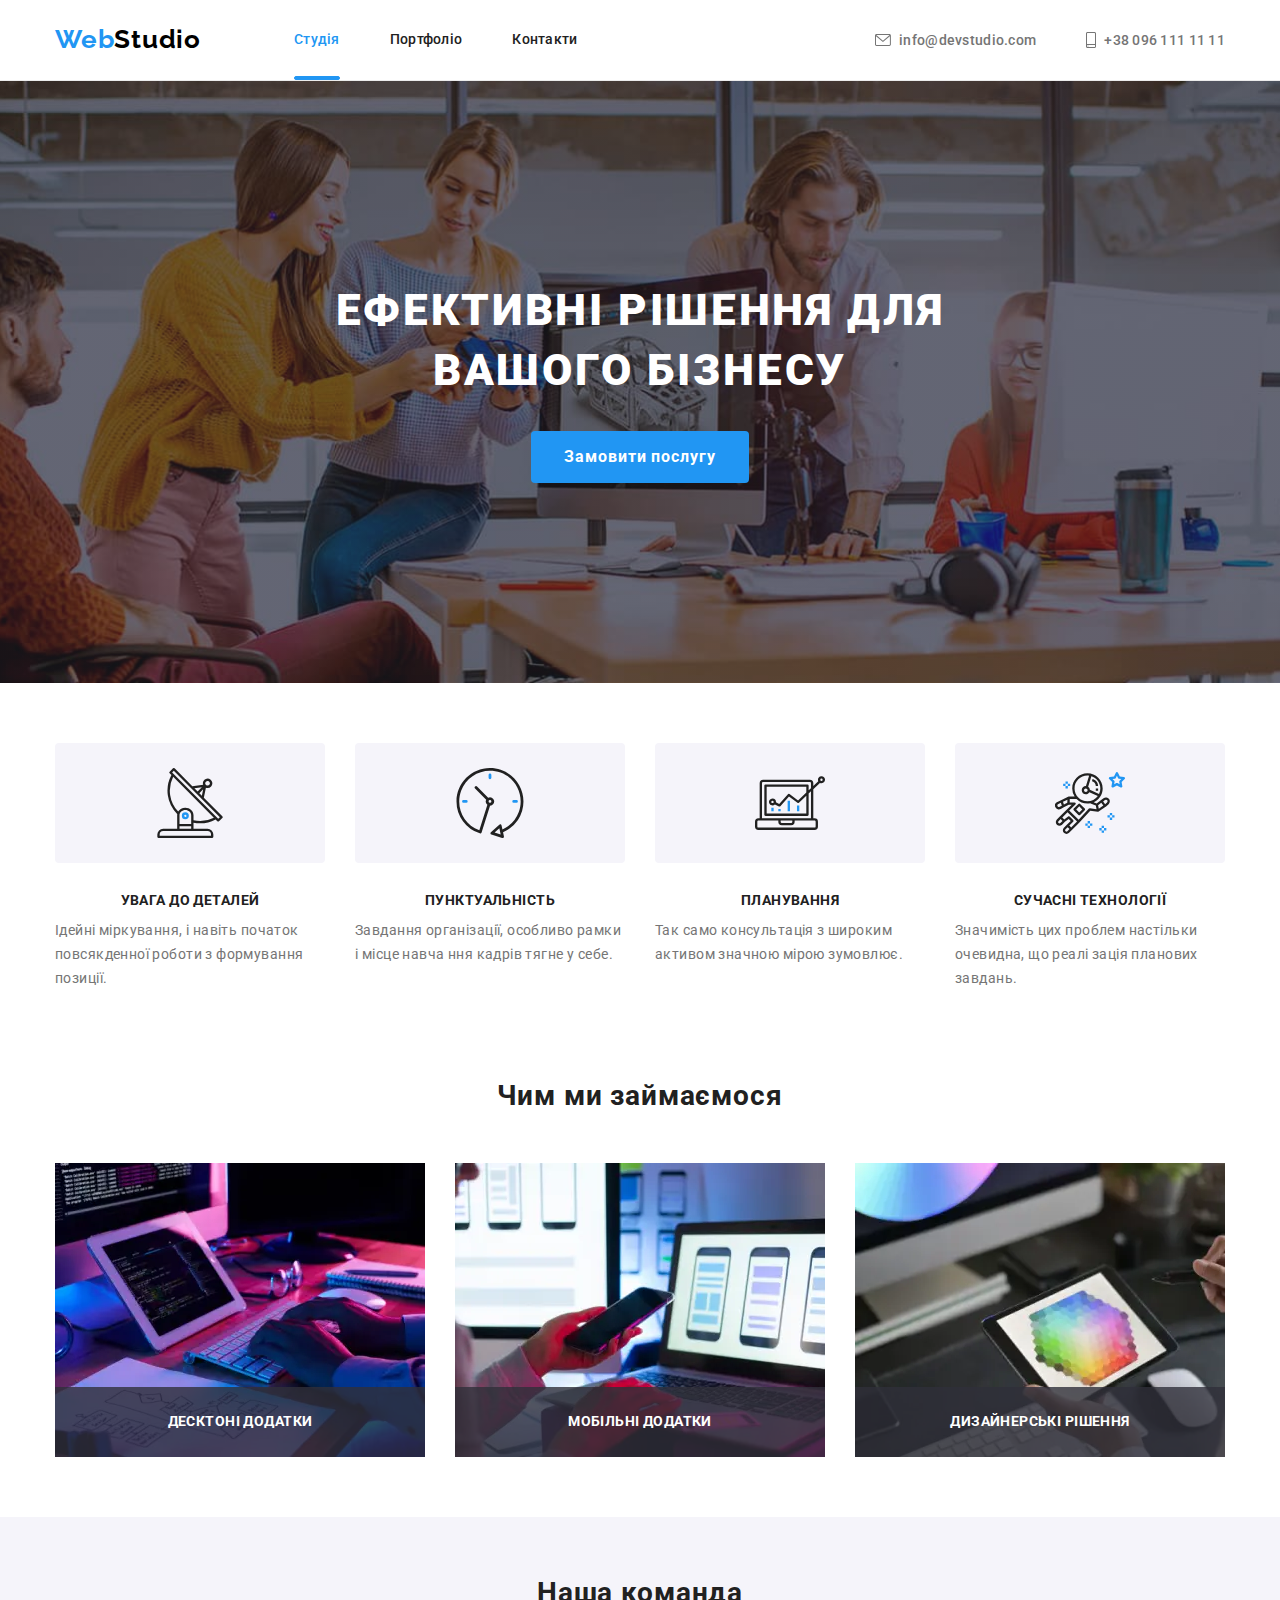
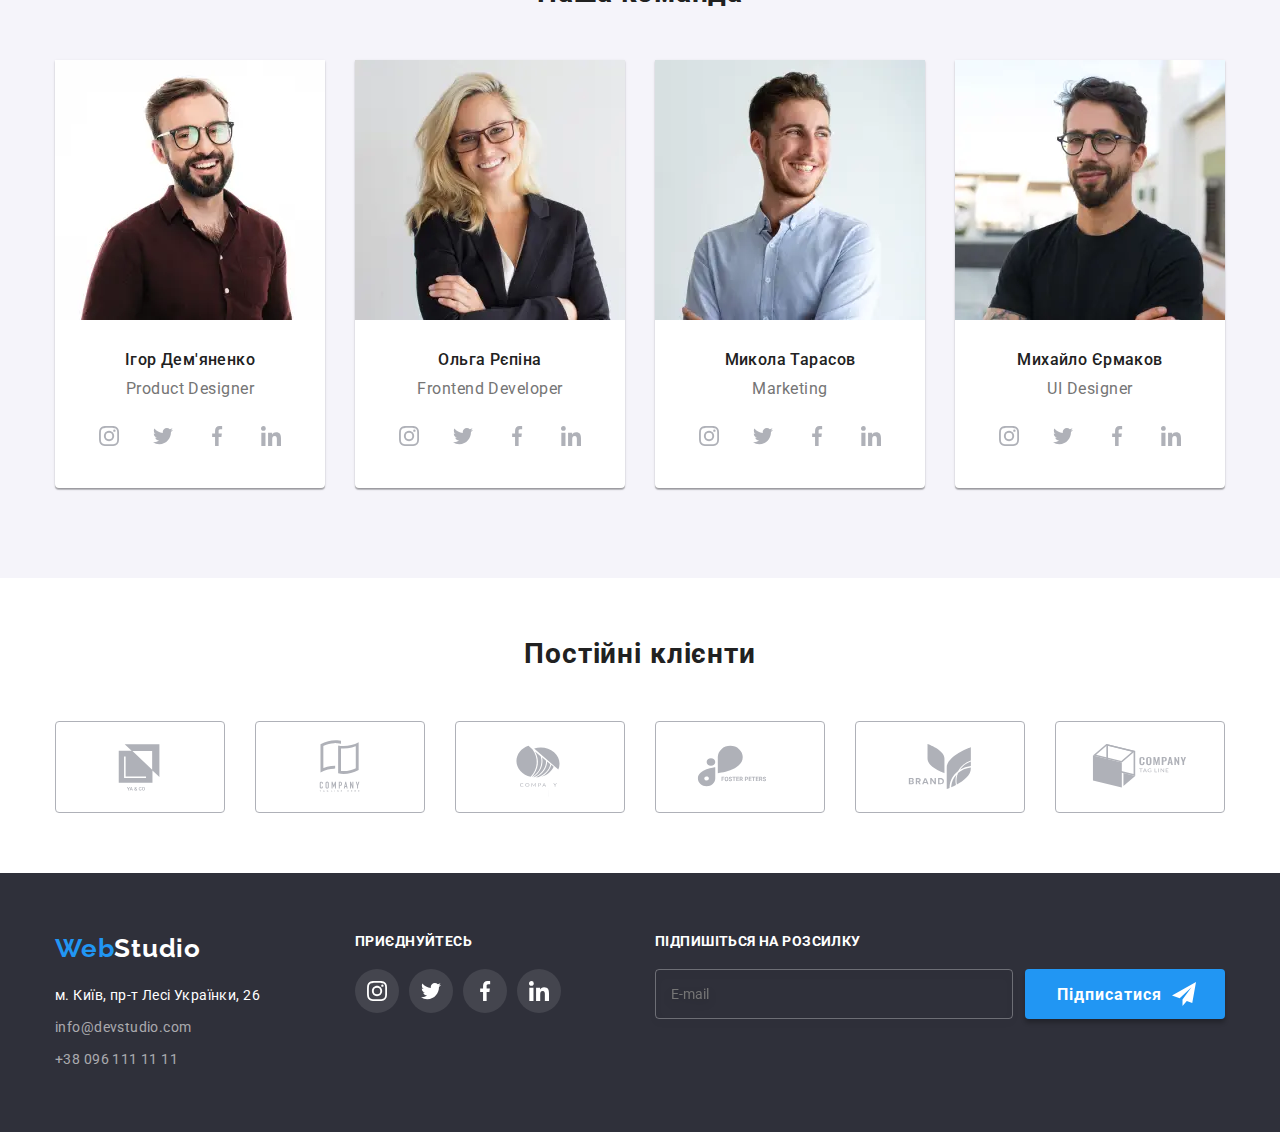
==== commit 259d04b4: "error correction" ====
--- a/index.html
+++ b/index.html
@@ -339,7 +339,7 @@
                     ./images/mobile/team-photo-1-mobile.webp    1x,
                     ./images/mobile/team-photo-1-mobile@2x.webp 2x
                   "
-                  media="(min-width: 450px)"
+                  media="(max-width: 767px)"
                   type="image/webp"
                 />
 
@@ -348,7 +348,7 @@
                     ./images/mobile/team-photo-1-mobile.jpg    1x,
                     ./images/mobile/team-photo-1-mobile@2x.jpg 2x
                   "
-                  media="(min-width: 450px)"
+                  media="(max-width: 767px)"
                 />
                 <!-- /450 -->
 
@@ -449,7 +449,7 @@
                     ./images/mobile/team-photo-2-mobile.webp    1x,
                     ./images/mobile/team-photo-2-mobile@2x.webp 2x
                   "
-                  media="(min-width: 450px)"
+                  media="(max-width: 767px)"
                   type="image/webp"
                 />
                 <source
@@ -457,7 +457,7 @@
                     ./images/mobile/team-photo-2-mobile.jpg    1x,
                     ./images/mobile/team-photo-2-mobile@2x.jpg 2x
                   "
-                  media="(min-width: 450px)"
+                  media="(max-width: 767px)"
                 />
                 <!-- /450 -->
                 <img
@@ -560,8 +560,15 @@
                     ./images/mobile/team-photo-3-mobile.webp    1x,
                     ./images/mobile/team-photo-3-mobile@2x.webp 2x
                   "
-                  media="(min-width: 450px)"
-                  type="image/webp"
+                  media="(max-width: 767px)"
+                  type="image/webp"
+                />
+                <source
+                  srcset="
+                    ./images/mobile/team-photo-3-mobile.jpg    1x,
+                    ./images/mobile/team-photo-3-mobile@2x.jpg 2x
+                  "
+                  media="(max-width: 767px)"
                 />
                 <!-- /450 -->
                 <img
@@ -665,8 +672,16 @@
                     ./images/mobile/team-photo-4-mobile.webp    1x,
                     ./images/mobile/team-photo-4-mobile@2x.webp 2x
                   "
-                  media="(min-width: 450px)"
-                  type="image/webp"
+                  media="(max-width: 767px)"
+                  type="image/webp"
+                />
+
+                <source
+                  srcset="
+                    ./images/mobile/team-photo-4-mobile.jpg    1x,
+                    ./images/mobile/team-photo-4-mobile@2x.jpg 2x
+                  "
+                  media="(max-width: 767px)"
                 />
                 <!-- /450 -->
                 <img
--- a/css/main.min.css
+++ b/css/main.min.css
@@ -1 +1 @@
-:root{--accent-color: #2196f3;--main-color-page: #212121;--second-color-page: #757575;--color-text-light-threme: #000000;--color-text-dark-threme: #ffffff;--color-btn-filter-hover: #ffffff;--footer-address-text-color: rgba(255, 255, 255, 0.6);--placeholder-color: rgba(117, 117, 117, 0.5);--modal-form-color-border: rgba(33, 33, 33, 0.2);--backround-color-light: #ffffff;--backround-color-dark: #2f303a;--background-color-section-team: #f5f4fa;--background-color-btn-filter: #f5f4fa;--button-active: #188ce8;--header-border-color: #ececec;--border-color-projects-item: #eeeeee;--customers-text-color: #afb1b8;--social-link-color: #afb1b8;--duration-and-timing-function: 250ms cubic-bezier(0.4, 0, 0.2, 1)}.visually-hidden{position:absolute;white-space:nowrap;width:1px;height:1px;overflow:hidden;border:0;padding:0;clip:rect(0 0 0 0);clip-path:inset(50%);margin:-1px}.is-hidden{visibility:hidden;opacity:0;pointer-events:none;transform:translate(0%, -50%)}body{font-family:"Roboto",sans-serif;color:var(--main-color-page);font-size:14px;letter-spacing:.03em}h1,h2,h3,h4,h5,h6,p{margin-top:0;margin-bottom:0}ol,ul{margin-top:0;margin-bottom:0;padding-left:0}button{cursor:pointer}img{display:block}.link{text-decoration:none}.list{list-style:none}.header,.features,.works,.team__item,.portfolio{background-color:var(--backround-color-light)}.hero,.footer{background-color:var(--backround-color-dark)}@media screen and (max-width: 767px){.mobile-menu{position:fixed;top:0;left:0;z-index:99;width:100%;height:100%;background-color:var(--backround-color-light);opacity:0;visibility:hidden;pointer-events:none;transition:visibility var(----duration-and-timing-function),visibility var(--duration-and-timing-function)}.mobile-menu.is-open{opacity:1;visibility:visible;pointer-events:auto}.mobile-menu__container{position:relative;display:flex;flex-flow:column;height:100%;padding-top:48px;padding-bottom:48px;padding-left:40px;padding-right:40px}.mobile-menu__btn-close{position:absolute;top:10px;right:15px;line-height:0;background-color:rgba(0,0,0,0);border:0;padding:0}.mobile-menu__icon{width:40px;height:40px}}@media screen and (max-width: 479px){.mobile-menu__link[href="tel:+3806111111"]{font-size:30px}}.mobile-menu__link{font-weight:500;font-size:40px;line-height:1.17;letter-spacing:.02em;color:var(--main-color-page);transition:color var(--duration-and-timing-function)}.mobile-menu__link:hover,.mobile-menu__link:focus{color:var(--accent-color)}.mobile-menu__wrapper{margin-bottom:auto}.mobile-contacts{margin-bottom:64px}.mobile-menu__item:not(:last-child){margin-bottom:32px}.mobile-menu__link_current{color:var(--accent-color)}.mobile-menu__link[href="tel:+3806111111"]{font-weight:500;font-size:34px;line-height:1.17;letter-spacing:.02em;color:var(--accent-color)}.mobile-menu__link[href="mailto:info@devstudio.com"]{font-weight:500;font-size:24px;line-height:1.17;letter-spacing:.02em;color:var(--second-color-page)}.mobile-menu-social{display:flex}.mobile-menu-social__item:not(:last-child){border-right:1px solid var(--modal-form-color-border);padding-right:5px}.mobile-menu-social__item:not(:first-child){padding-left:5px}.mobile-menu-social__link{font-weight:500;font-size:18px;line-height:1.22;letter-spacing:.02em;color:var(--accent-color)}.mobile-menu-social__link:not(:last-child){padding-right:5px}.mobile-menu-social__link:not(:first-child){padding-left:5px}@media screen and (max-width: 479px){.mobile-menu__link[href="tel:+3806111111"]{font-size:28px}.mobile-menu-social__link{font-size:16px}}@media screen and (min-width: 768px){.mobile-menu{display:none}}@media screen and (min-width: 1200px){.works__img{width:370px}}.section-title{font-size:28px;line-height:1.17;text-align:center;letter-spacing:.03em}.section{padding-top:60px;padding-bottom:60px}@media screen and (width: 1200px){.section{padding-top:94px;padding-bottom:94px}.section-title{font-size:36px;line-height:1.67}}.container{width:100%;padding-left:15px;padding-right:15px}@media screen and (min-width: 480px){.container{width:480px;margin-right:auto;margin-left:auto}}@media screen and (min-width: 768px){.container{width:768px}}@media screen and (min-width: 1200px){.container{width:1200px}}.backdrop{position:fixed;top:0;left:0;z-index:100;width:100%;height:100%;background-color:rgba(0,0,0,.2);transition:opacity var(--duration-and-timing-function),transform var(--duration-and-timing-function),visibility var(--duration-and-timing-function)}.modal{position:absolute;top:5%;left:50%;transform:translate(-50%);width:90%;padding:40px;background-color:var(--backround-color-light)}.btn-close-modal{position:absolute;top:8px;right:8px;width:30px;height:30px;display:flex;align-items:center;justify-content:center;background-color:rgba(0,0,0,0);border:1px solid rgba(0,0,0,.1);border-radius:50%;transition:fill var(--duration-and-timing-function)}.btn-close-modal:hover,.btn-close-modal:focus{fill:var(--accent-color)}@media screen and (min-width: 480px){.modal{top:50%;transform:translate(-50%, -50%);width:450px}}@media screen and (min-width: 1200px){.modal{width:528px}}.modal-form__title{font-weight:700;font-size:20px;line-height:1.5;text-align:center;letter-spacing:.03em;margin-bottom:12px}.modal-form{display:flex;flex-direction:column}.modal-form__desc{font-size:12px;line-height:1.16;letter-spacing:.01em;color:var(--second-color-page);margin-bottom:4px}.modal-form-input{width:100%;height:40px;border:1px solid var(--modal-form-color-border);border-radius:4px;padding:12px 12px 12px 42px;transition:border var(--duration-and-timing-function)}.modal-form-input:focus{outline:none;border:1px solid var(--accent-color);transition:border var(--duration-and-timing-function)}.input-container-name,.input-container-tel,.input-container-mail{position:relative;margin-bottom:10px}.form-icon{position:absolute;top:50%;transform:translateY(-50%);left:12px;transition:fill var(--duration-and-timing-function)}.modal-form-input:focus~.form-icon{fill:var(--accent-color)}.modal-form__comment{width:100%;height:120px;resize:none;border:1px solid var(--modal-form-color-border);border-radius:4px;padding:12px 16px;margin-bottom:20px}.modal-form__comment::placeholder{font-size:12px;line-height:1.17;letter-spacing:.01em;color:var(--placeholder-color)}.modal-form__comment:focus{outline:none;border:1px solid var(--accent-color);transition:border var(--duration-and-timing-function)}.modal-btn{width:200px;height:50px;padding-left:52px;padding-right:52px;padding-top:10px;padding-bottom:10px;font-weight:700;font-size:16px;line-height:1.88;letter-spacing:.06em;align-self:center;color:var(--color-text-dark-threme);background-color:var(--accent-color);cursor:pointer;border:1px solid rgba(0,0,0,0);border-radius:4px;box-shadow:0px 1px 3px rgba(0,0,0,.12),0px 1px 1px rgba(0,0,0,.14),0px 2px 1px rgba(0,0,0,.2);transition:background-color var(--duration-and-timing-function),box-shadow var(--duration-and-timing-function)}.modal-btn:hover{background-color:var(--button-active);box-shadow:0px 4px 4px rgba(0,0,0,.15)}.modal-form__license{margin-bottom:30px;margin-right:auto;margin-left:auto}.modal-form__icon{width:16px;height:15px;border:2px solid var(--main-color-page);border-radius:2px;cursor:pointer;transition:backround-color var(--duration-and-timing-function)}.modal-form__checkbox:checked+.modal-form__license-check>.modal-form__icon{background-color:var(--accent-color);border-color:var(--accent-color);fill:var(--color-text-dark-threme)}.modal-form__checkbox:focus+.modal-form__license-check>.modal-form__icon{box-shadow:0 0 0 2px var(--accent-color)}.modal-form__icon-active{display:none}.modal-form__license-check{font-size:12px;line-height:1.16;letter-spacing:.03em;color:var(--second-color-page)}.modal-form__checkbox:checked+.modal-form__license-check>.modal-form__icon .modal-form__icon-active{display:block}.modal-form__license-link{color:var(--accent-color)}@media screen and (min-width: 480px){.modal-form__license-check{display:inline-flex;align-items:center}.modal-form__comment{width:100%;height:96px}}@media screen and (min-width: 1200px){.modal-form__license-check{font-size:12px;line-height:1.16}}@media screen and (max-width: 767px){.menu__list{display:none}.contacts{display:none}.mobile-btn-menu{line-height:0;border:none;background:rgba(0,0,0,0);padding:0}.mobile-btn-menu__icon{width:40px;height:40px}.header{padding-top:16px;padding-bottom:16px}}@media screen and (min-width: 768px)and (max-width: 1199px){.contacts__item:not(:last-child){margin-bottom:10px}.contacts__link{display:inline-flex;align-items:center}}.logo{font-family:"Raleway",sans-serif;font-weight:700;font-size:24px;line-height:1.2;color:var(--color-text-light-threme);letter-spacing:.03em}.logo_accent{color:var(--accent-color)}.header__container{display:flex;align-items:center;justify-content:space-between}.header{border-bottom:1px solid var(--header-border-color)}@media screen and (min-width: 768px){.mobile-btn-menu{display:none}.menu{display:flex;align-items:center}.menu__list{display:flex;align-items:center;gap:50px;margin-left:93px}.menu__link{display:block;font-weight:500;line-height:1.14;letter-spacing:.02em;color:inherit;padding-top:32px;padding-bottom:32px;transition:color var(--duration-and-timing-function)}.menu__link:hover,.menu__link:focus{color:var(--accent-color)}.menu__link_current{position:relative;color:var(--accent-color)}.menu__link_current::after{position:absolute;bottom:0;right:0;display:block;content:"";width:100%;height:4px;background-color:var(--accent-color);border:1px solid var(--accent-color);border-radius:2px}.contacts__link{font-family:"Roboto";font-weight:500;font-size:12px;line-height:1.16;letter-spacing:.02em;color:var(--second-color-page);transition:color var(--duration-and-timing-function)}.contacts__link:hover,.contacts__link:focus{color:var(--accent-color)}.contacts__icon{margin-right:8px;fill:currentColor}}@media screen and (min-width: 1200px){.logo{font-size:26px}.contacts{display:flex;align-items:center;gap:50px;margin-left:auto}.contacts__link{display:flex;align-items:center;font-size:14px}}.hero__container{padding-top:118px;padding-bottom:118px}.hero__title{max-width:360px;margin-left:auto;margin-right:auto;margin-bottom:30px;font-weight:900;font-size:26px;line-height:1.62;text-align:center;letter-spacing:.06em;text-transform:uppercase;color:var(--color-text-dark-threme)}.hero__btn{padding-left:24px;padding-right:24px;padding-top:10px;padding-bottom:10px;font-weight:700;font-size:16px;line-height:1.88;letter-spacing:.06em;color:var(--color-text-dark-threme);background-color:var(--accent-color);cursor:pointer;border:1px solid rgba(0,0,0,0);border-radius:4px;transition:background-color var(--duration-and-timing-function),box-shadow var(--duration-and-timing-function)}.hero__btn:hover,.hero__btn:focus{background-color:var(--button-active);box-shadow:0px 4px 4px rgba(0,0,0,.15)}.hero{text-align:center;max-width:767px;background-image:linear-gradient(rgba(47, 48, 58, 0.4), rgba(47, 48, 58, 0.4)),url("../images/mobile/hero-mobile.jpg");background-size:cover;background-repeat:no-repeat;background-position:center}@media(min-device-pixel-ratio: 2),(min-resolution: 192dpi),(min-resolution: 2dppx){.hero{background-image:linear-gradient(rgba(47, 48, 58, 0.4), rgba(47, 48, 58, 0.4)),url("../images/mobile/hero-mobile@2x.jpg")}}@media screen and (min-width: 768px){.hero{max-width:1199px;background-image:linear-gradient(rgba(47, 48, 58, 0.4), rgba(47, 48, 58, 0.4)),url("../images/tablet/hero-tablet.jpg")}}@media screen and (min-device-pixel-ratio: 2)and (min-width: 768px),screen and (min-resolution: 192dpi)and (min-width: 768px),screen and (min-resolution: 2dppx)and (min-width: 768px){.hero{background-image:linear-gradient(rgba(47, 48, 58, 0.4), rgba(47, 48, 58, 0.4)),url("../images/tablet/hero-tablet@2x.jpg")}}@media screen and (min-width: 1200px){.hero{margin-left:auto;margin-right:auto;max-width:1600px;background-image:linear-gradient(rgba(47, 48, 58, 0.4), rgba(47, 48, 58, 0.4)),url("../images/desktop/hero-desktop.jpg")}.hero__title{max-width:696px;font-size:44px;line-height:1.36}.hero__btn{padding-left:32px;padding-right:32px;font-size:16px;line-height:1.88}}@media screen and (min-device-pixel-ratio: 2)and (min-width: 1200px),screen and (min-resolution: 192dpi)and (min-width: 1200px),screen and (min-resolution: 2dppx)and (min-width: 1200px){.hero{background-image:linear-gradient(rgba(47, 48, 58, 0.4), rgba(47, 48, 58, 0.4)),url("../images/desktop/hero-desktop@2x.jpg")}}.features__sub-title{font-size:inherit;line-height:1.14;text-align:center;text-transform:uppercase;margin-bottom:10px;padding-top:30px}.features__text{font-size:14px;line-height:1.71;letter-spacing:.03em;line-height:1.71;color:var(--second-color-page)}.features__icon{display:block;width:70px;height:70px}.features__container{display:flex;height:120px;align-items:center;justify-content:center;border-radius:4px;background-color:var(--background-color-section-team)}.features__item{margin-bottom:30px}@media screen and (min-width: 768px)and (max-width: 1199px){.features__list{display:flex;flex-wrap:wrap;justify-content:space-between;gap:30px}.features__item{margin-bottom:0;width:354px}.features__container{max-width:100%}.features__sub-title{text-align:left}}@media screen and (min-width: 1200px){.features.section{padding-bottom:0}.features__list{display:flex;gap:30px}.features__item{flex-basis:calc((100% - 90px)/4)}}@media screen and (max-width: 1199px){.works{display:none}}.section-title_margin_end{margin-bottom:50px}.works__list{display:flex;gap:30px}.works__item{flex-basis:calc((100% - 60px)/3)}.works__thumb{position:relative}.works__thumb>.works__label{position:absolute;bottom:0;right:0;width:100%;height:70px;display:flex;align-items:center;justify-content:center;background-color:rgba(47,48,58,.8);font-size:14px;line-height:1.14;letter-spacing:.03em;text-transform:uppercase;color:var(--color-text-dark-threme)}.team{background-color:var(--background-color-section-team)}.team__img{display:block;width:100%;height:auto}.team__item{padding-bottom:30px;margin-bottom:30px;border-radius:0px 0px 4px 4px;box-shadow:0px 1px 3px rgba(0,0,0,.12),0px 1px 1px rgba(0,0,0,.14),0px 2px 1px rgba(0,0,0,.2)}.team__title{font-weight:500;font-size:16px;line-height:1.19;text-align:center;margin-bottom:10px;padding-top:30px}.team__text{font-size:16px;line-height:1.19;text-align:center;letter-spacing:.03em;color:var(--second-color-page);margin-bottom:16px}.team__social-icon{width:20px;height:20px}.team__social-list{display:flex;justify-content:center;column-gap:10px;color:var(--social-link-color)}.team__social-link{display:flex;justify-content:center;align-items:center;width:44px;height:44px;border-radius:50%;color:var(--social-list__link-color);transition:color var(--duration-and-timing-function),background-color var(--duration-and-timing-function)}.team__social-link:hover,.team__social-link:focus{color:var(--color-text-dark-threme);background-color:var(--accent-color)}.team__social-icon{fill:currentColor}@media screen and (min-width: 768px){.team__img{width:354px}.team__item{width:354px}.team__list{display:flex;flex-wrap:wrap;gap:30px}}@media screen and (min-width: 1200px){.team__img{width:270px}.team__item{width:270px}}.customers__link{display:flex;align-items:center;justify-content:center;height:92px;border:1px solid var(--customers-text-color);color:var(--customers-text-color);border-radius:4px;transition:color var(--duration-and-timing-function),border-color var(--duration-and-timing-function)}.customers__link:hover,.customers__link:focus{color:var(--accent-color);border-color:var(--accent-color)}.customers__list{display:flex;flex-wrap:wrap;justify-content:center;align-items:center;gap:30px}.customers__item{flex-basis:calc((100% - 30px)/2)}.customers__icon{fill:currentColor}@media screen and (min-width: 768px){.customers__item{flex-basis:calc((100% - 60px)/3)}}@media screen and (min-width: 1200px){.customers__list{flex-wrap:nowrap}.customers__item{flex-basis:calc((100% - 150px)/6)}}.footer{padding-top:60px;padding-bottom:60px}.footer-logo{display:block;text-align:center;color:var(--color-text-dark-threme);margin-bottom:20px}.footer-container{display:flex;flex-direction:column}.footer-column:not(:last-child){margin-bottom:60px}.address__link{font-family:inherit;font-style:normal;line-height:1.71;color:var(--color-text-dark-threme)}.address__link_address_font{font-family:inherit;font-style:normal;line-height:1.71;color:var(--footer-address-text-color);transition:color var(--duration-and-timing-function)}.address__link_address_font:hover,.address__link_address_font:focus{color:var(--accent-color)}.address__item{text-align:center}.address__item:not(:last-child){margin-bottom:8px}.column__title{font-family:"Roboto";font-style:normal;font-weight:700;font-size:14px;line-height:16px;text-align:center;letter-spacing:.03em;text-transform:uppercase;margin-bottom:20px;color:var(--color-text-dark-threme)}.join{display:flex;justify-content:center;column-gap:10px}.join__link{display:flex;justify-content:center;align-items:center;width:44px;height:44px;color:var(--color-text-dark-threme);background-color:rgba(255,255,255,.1);border-radius:50%;transition:background-color var(--duration-and-timing-function)}.join__link:hover,.join__link:focus{background-color:var(--accent-color)}.join__icon{width:20px;height:20px;fill:currentColor}.subscription-form__email{width:100%;height:50px;background-color:inherit;border:1px solid rgba(255,255,255,.3);filter:drop-shadow(0px 4px 4px rgba(0, 0, 0, 0.15));border-radius:4px;padding:16px 15px;color:var(--color-text-dark-threme);margin-bottom:20px}.subscription-form__btn{position:relative;display:block;margin-left:auto;margin-right:auto;width:200px;height:50px;padding-left:31px;padding-right:64px;padding-top:10px;padding-bottom:10px;font-weight:700;font-size:16px;line-height:1.88;letter-spacing:.06em;color:var(--color-text-dark-threme);background-color:var(--accent-color);cursor:pointer;border:1px solid rgba(0,0,0,0);border-radius:4px;box-shadow:0px 4px 4px rgba(0,0,0,.25);transition:background-color var(--duration-and-timing-function),box-shadow var(--duration-and-timing-function)}.subscription-form__btn:hover,.subscription-form__btn:focus{background-color:var(--button-active);box-shadow:0px 1px 3px rgba(0,0,0,.12),0px 1px 1px rgba(0,0,0,.14),0px 2px 1px rgba(0,0,0,.2)}.subscription-form__icon{position:absolute;top:50%;transform:translateY(-50%);right:28px;fill:currentColor}@media screen and (min-width: 768px){.footer-container{flex-direction:row;flex-wrap:wrap;justify-content:center}.footer-column{width:50%}.footer-column:last-child{width:60%}}@media screen and (min-width: 1200px){.footer-logo,.address__item,.column__title{text-align:left}.join{justify-content:start}.footer-container{flex-wrap:nowrap;justify-content:space-between}.subscription-form{display:flex}.subscription-form__email{width:358px;margin-bottom:0;margin-right:12px}}.filter{width:80%;display:flex;flex-wrap:wrap;justify-content:flex-start;gap:8px;margin-bottom:40px}.filter-btn{font-family:inherit;font-weight:500;font-size:16px;line-height:1.62;padding-top:6px;padding-bottom:6px;padding-left:22px;padding-right:22px;border:1px solid rgba(0,0,0,0);border-radius:4px;background-color:var(--background-color-btn-filter);transition:color var(--duration-and-timing-function),background-color var(--duration-and-timing-function),box-shadow var(--duration-and-timing-function)}.filter-btn:hover,.filter-btn:focus{color:var(--color-btn-filter-hover);background-color:var(--accent-color);box-shadow:0px 3px 1px rgba(0,0,0,.1),0px 1px 2px rgba(0,0,0,.08),0px 2px 2px rgba(0,0,0,.12)}.accent-btn{color:var(--color-btn-filter-hover);background-color:var(--accent-color);box-shadow:0px 3px 1px rgba(0,0,0,.1),0px 1px 2px rgba(0,0,0,.08),0px 2px 2px rgba(0,0,0,.12)}@media screen and (min-width: 768px){.filter{width:auto;display:flex;flex-wrap:no-wrap;justify-content:center;margin-bottom:30px}}@media screen and (min-width: 768px){.filter{margin-bottom:50px}}.projects-img{display:block;width:100%;height:auto}.projects{display:flex;flex-wrap:wrap;gap:30px}.projects-item{width:100%;border-right:1px solid var(--border-color-projects-item);border-bottom:1px solid var(--border-color-projects-item);border-left:1px solid var(--border-color-projects-item);transition:box-shadow var(--duration-and-timing-function)}.projects-item:hover{box-shadow:0px 1px 1px rgba(0,0,0,.12),0px 4px 4px rgba(0,0,0,.06),1px 4px 6px rgba(0,0,0,.16)}.projects-item-wrapper{position:relative;overflow:hidden}.overlay{position:absolute;top:0;left:0;display:flex;align-items:center;width:100%;height:100%;padding-left:24px;padding-right:24px;font-family:"Roboto";font-size:18px;line-height:1.56;letter-spacing:.03em;background-color:rgba(33,150,243,.9);color:var(--color-text-dark-threme);transform:translateY(101%);transition:transform var(--duration-and-timing-function)}.projects-item-link{display:flex;flex-direction:column;color:inherit}.projects-item-link:hover .overlay,.projects-item-link:focus .overlay{transform:translateY(0%)}img.projects-img{display:block;max-width:100%;height:auto}.projects-title{font-size:18px;line-height:2;letter-spacing:.06em}.projects-text{font-size:16px;line-height:1.88;color:var(--second-color-page)}.projects-title{margin-bottom:4px}.title-container{padding:20px 24px 20px 24px;flex-grow:1}@media screen and (max-width: 480px){.overlay{font-size:16px}}@media screen and (min-width: 768px){.projects-item{width:354px}}@media screen and (min-width: 1200px){.projects-item{width:370px}}/*# sourceMappingURL=main.min.css.map */+:root{--accent-color: #2196f3;--main-color-page: #212121;--second-color-page: #757575;--color-text-light-threme: #000000;--color-text-dark-threme: #ffffff;--color-btn-filter-hover: #ffffff;--footer-address-text-color: rgba(255, 255, 255, 0.6);--placeholder-color: rgba(117, 117, 117, 0.5);--modal-form-color-border: rgba(33, 33, 33, 0.2);--backround-color-light: #ffffff;--backround-color-dark: #2f303a;--background-color-section-team: #f5f4fa;--background-color-btn-filter: #f5f4fa;--button-active: #188ce8;--header-border-color: #ececec;--border-color-projects-item: #eeeeee;--customers-text-color: #afb1b8;--social-link-color: #afb1b8;--duration-and-timing-function: 250ms cubic-bezier(0.4, 0, 0.2, 1)}.visually-hidden{position:absolute;white-space:nowrap;width:1px;height:1px;overflow:hidden;border:0;padding:0;clip:rect(0 0 0 0);clip-path:inset(50%);margin:-1px}.is-hidden{visibility:hidden;opacity:0;pointer-events:none;transform:translate(0%, -50%)}body{font-family:"Roboto",sans-serif;color:var(--main-color-page);font-size:14px;letter-spacing:.03em}h1,h2,h3,h4,h5,h6,p{margin-top:0;margin-bottom:0}ol,ul{margin-top:0;margin-bottom:0;padding-left:0}button{cursor:pointer}img{display:block}.link{text-decoration:none}.list{list-style:none}.header,.features,.works,.team__item,.portfolio{background-color:var(--backround-color-light)}.hero,.footer{background-color:var(--backround-color-dark)}@media screen and (max-width: 767px){.mobile-menu{position:fixed;top:0;left:0;z-index:99;width:100%;height:100%;background-color:var(--backround-color-light);opacity:0;visibility:hidden;pointer-events:none;transition:visibility var(----duration-and-timing-function),visibility var(--duration-and-timing-function)}.mobile-menu.is-open{opacity:1;visibility:visible;pointer-events:auto}.mobile-menu__container{position:relative;display:flex;flex-flow:column;height:100%;padding-top:48px;padding-bottom:48px;padding-left:40px;padding-right:40px}.mobile-menu__btn-close{position:absolute;top:10px;right:15px;line-height:0;background-color:rgba(0,0,0,0);border:0;padding:0}.mobile-menu__icon{width:30px;height:30px}}@media screen and (max-width: 479px){.mobile-menu__link[href="tel:+3806111111"]{font-size:30px}}.mobile-menu__link{font-weight:500;font-size:40px;line-height:1.17;letter-spacing:.02em;color:var(--main-color-page);transition:color var(--duration-and-timing-function)}.mobile-menu__link:hover,.mobile-menu__link:focus{color:var(--accent-color)}.mobile-menu__wrapper{margin-bottom:auto}.mobile-contacts{margin-bottom:64px}.mobile-menu__item:not(:last-child){margin-bottom:32px}.mobile-menu__link_current{color:var(--accent-color)}.mobile-menu__link[href="tel:+3806111111"]{font-weight:500;font-size:34px;line-height:1.17;letter-spacing:.02em;color:var(--accent-color)}.mobile-menu__link[href="mailto:info@devstudio.com"]{font-weight:500;font-size:24px;line-height:1.17;letter-spacing:.02em;color:var(--second-color-page)}.mobile-menu-social{display:flex}.mobile-menu-social__item:not(:last-child){border-right:1px solid var(--modal-form-color-border);padding-right:5px}.mobile-menu-social__item:not(:first-child){padding-left:5px}.mobile-menu-social__link{font-weight:500;font-size:18px;line-height:1.22;letter-spacing:.02em;color:var(--accent-color)}.mobile-menu-social__link:not(:last-child){padding-right:5px}.mobile-menu-social__link:not(:first-child){padding-left:5px}@media screen and (max-width: 479px){.mobile-menu__link[href="tel:+3806111111"]{font-size:28px}.mobile-menu-social__link{font-size:16px}}@media screen and (min-width: 768px){.mobile-menu{display:none}}@media screen and (min-width: 1200px){.works__img{width:370px}}.section-title{font-size:28px;line-height:1.17;text-align:center;letter-spacing:.03em}.section{padding-top:60px;padding-bottom:60px}@media screen and (width: 1200px){.section{padding-top:94px;padding-bottom:94px}.section-title{font-size:36px;line-height:1.67}}.container{width:100%;padding-left:15px;padding-right:15px}@media screen and (min-width: 480px){.container{width:480px;margin-right:auto;margin-left:auto}}@media screen and (min-width: 768px){.container{width:768px}}@media screen and (min-width: 1200px){.container{width:1200px}}.backdrop{position:fixed;top:0;left:0;z-index:100;width:100%;height:100%;background-color:rgba(0,0,0,.2);transition:opacity var(--duration-and-timing-function),transform var(--duration-and-timing-function),visibility var(--duration-and-timing-function)}.modal{position:absolute;top:5%;left:50%;transform:translate(-50%);width:90%;padding:40px;background-color:var(--backround-color-light)}.btn-close-modal{position:absolute;top:8px;right:8px;width:30px;height:30px;display:flex;align-items:center;justify-content:center;background-color:rgba(0,0,0,0);border:1px solid rgba(0,0,0,.1);border-radius:50%;transition:fill var(--duration-and-timing-function)}.btn-close-modal:hover,.btn-close-modal:focus{fill:var(--accent-color)}@media screen and (min-width: 480px){.modal{top:50%;transform:translate(-50%, -50%);width:450px}}@media screen and (min-width: 1200px){.modal{width:528px}}.modal-form__title{font-weight:700;font-size:20px;line-height:1.5;text-align:center;letter-spacing:.03em;margin-bottom:12px}.modal-form{display:flex;flex-direction:column}.modal-form__desc{font-size:12px;line-height:1.16;letter-spacing:.01em;color:var(--second-color-page);margin-bottom:4px}.modal-form-input{width:100%;height:40px;border:1px solid var(--modal-form-color-border);border-radius:4px;padding:12px 12px 12px 42px;transition:border var(--duration-and-timing-function)}.modal-form-input:focus{outline:none;border:1px solid var(--accent-color);transition:border var(--duration-and-timing-function)}.input-container-name,.input-container-tel,.input-container-mail{position:relative;margin-bottom:10px}.form-icon{position:absolute;top:50%;transform:translateY(-50%);left:12px;transition:fill var(--duration-and-timing-function)}.modal-form-input:focus~.form-icon{fill:var(--accent-color)}.modal-form__comment{width:100%;height:120px;resize:none;border:1px solid var(--modal-form-color-border);border-radius:4px;padding:12px 16px;margin-bottom:20px}.modal-form__comment::placeholder{font-size:12px;line-height:1.17;letter-spacing:.01em;color:var(--placeholder-color)}.modal-form__comment:focus{outline:none;border:1px solid var(--accent-color);transition:border var(--duration-and-timing-function)}.modal-btn{width:200px;height:50px;padding-left:52px;padding-right:52px;padding-top:10px;padding-bottom:10px;font-weight:700;font-size:16px;line-height:1.88;letter-spacing:.06em;align-self:center;color:var(--color-text-dark-threme);background-color:var(--accent-color);cursor:pointer;border:1px solid rgba(0,0,0,0);border-radius:4px;box-shadow:0px 1px 3px rgba(0,0,0,.12),0px 1px 1px rgba(0,0,0,.14),0px 2px 1px rgba(0,0,0,.2);transition:background-color var(--duration-and-timing-function),box-shadow var(--duration-and-timing-function)}.modal-btn:hover{background-color:var(--button-active);box-shadow:0px 4px 4px rgba(0,0,0,.15)}.modal-form__license{margin-bottom:30px;margin-right:auto;margin-left:auto}.modal-form__icon{width:16px;height:15px;border:2px solid var(--main-color-page);border-radius:2px;cursor:pointer;transition:backround-color var(--duration-and-timing-function)}.modal-form__checkbox:checked+.modal-form__license-check>.modal-form__icon{background-color:var(--accent-color);border-color:var(--accent-color);fill:var(--color-text-dark-threme)}.modal-form__checkbox:focus+.modal-form__license-check>.modal-form__icon{box-shadow:0 0 0 2px var(--accent-color)}.modal-form__icon-active{display:none}.modal-form__license-check{font-size:12px;line-height:1.16;letter-spacing:.03em;color:var(--second-color-page)}.modal-form__checkbox:checked+.modal-form__license-check>.modal-form__icon .modal-form__icon-active{display:block}.modal-form__license-link{color:var(--accent-color)}@media screen and (min-width: 480px){.modal-form__license-check{display:inline-flex;align-items:center}.modal-form__comment{width:100%;height:96px}}@media screen and (min-width: 1200px){.modal-form__license-check{font-size:12px;line-height:1.16}}@media screen and (max-width: 767px){.menu__list{display:none}.contacts{display:none}.mobile-btn-menu{line-height:0;border:none;background:rgba(0,0,0,0);padding:0}.mobile-btn-menu__icon{width:30px;height:30px}.header{padding-top:16px;padding-bottom:16px}}@media screen and (min-width: 768px)and (max-width: 1199px){.contacts__item:not(:last-child){margin-bottom:10px}.contacts__link{display:inline-flex;align-items:center}}.logo{font-family:"Raleway",sans-serif;font-weight:700;font-size:24px;line-height:1.2;color:var(--color-text-light-threme);letter-spacing:.03em}.logo_accent{color:var(--accent-color)}.header__container{display:flex;align-items:center;justify-content:space-between}.header{border-bottom:1px solid var(--header-border-color)}@media screen and (min-width: 768px){.mobile-btn-menu{display:none}.menu{display:flex;align-items:center}.menu__list{display:flex;align-items:center;gap:50px;margin-left:93px}.menu__link{display:block;font-weight:500;line-height:1.14;letter-spacing:.02em;color:inherit;padding-top:32px;padding-bottom:32px;transition:color var(--duration-and-timing-function)}.menu__link:hover,.menu__link:focus{color:var(--accent-color)}.menu__link_current{position:relative;color:var(--accent-color)}.menu__link_current::after{position:absolute;bottom:0;right:0;display:block;content:"";width:100%;height:4px;background-color:var(--accent-color);border:1px solid var(--accent-color);border-radius:2px}.contacts__link{font-family:"Roboto";font-weight:500;font-size:12px;line-height:1.16;letter-spacing:.02em;color:var(--second-color-page);transition:color var(--duration-and-timing-function)}.contacts__link:hover,.contacts__link:focus{color:var(--accent-color)}.contacts__icon{margin-right:8px;fill:currentColor}}@media screen and (min-width: 1200px){.logo{font-size:26px}.contacts{display:flex;align-items:center;gap:50px;margin-left:auto}.contacts__link{display:flex;align-items:center;font-size:14px}}.hero__container{padding-top:118px;padding-bottom:118px}.hero__title{max-width:360px;margin-left:auto;margin-right:auto;margin-bottom:30px;font-weight:900;font-size:26px;line-height:1.62;text-align:center;letter-spacing:.06em;text-transform:uppercase;color:var(--color-text-dark-threme)}.hero__btn{padding-left:24px;padding-right:24px;padding-top:10px;padding-bottom:10px;font-weight:700;font-size:16px;line-height:1.88;letter-spacing:.06em;color:var(--color-text-dark-threme);background-color:var(--accent-color);cursor:pointer;border:1px solid rgba(0,0,0,0);border-radius:4px;transition:background-color var(--duration-and-timing-function),box-shadow var(--duration-and-timing-function)}.hero__btn:hover,.hero__btn:focus{background-color:var(--button-active);box-shadow:0px 4px 4px rgba(0,0,0,.15)}.hero{text-align:center;max-width:767px;background-image:linear-gradient(rgba(47, 48, 58, 0.4), rgba(47, 48, 58, 0.4)),url("../images/mobile/hero-mobile.jpg");background-size:cover;background-repeat:no-repeat;background-position:center}@media(min-device-pixel-ratio: 2),(min-resolution: 192dpi),(min-resolution: 2dppx){.hero{background-image:linear-gradient(rgba(47, 48, 58, 0.4), rgba(47, 48, 58, 0.4)),url("../images/mobile/hero-mobile@2x.jpg")}}@media screen and (min-width: 768px){.hero{max-width:1199px;background-image:linear-gradient(rgba(47, 48, 58, 0.4), rgba(47, 48, 58, 0.4)),url("../images/tablet/hero-tablet.jpg")}}@media screen and (min-device-pixel-ratio: 2)and (min-width: 768px),screen and (min-resolution: 192dpi)and (min-width: 768px),screen and (min-resolution: 2dppx)and (min-width: 768px){.hero{background-image:linear-gradient(rgba(47, 48, 58, 0.4), rgba(47, 48, 58, 0.4)),url("../images/tablet/hero-tablet@2x.jpg")}}@media screen and (min-width: 1200px){.hero__container{padding-top:200px;padding-bottom:200px}.hero{margin-left:auto;margin-right:auto;max-width:1600px;background-image:linear-gradient(rgba(47, 48, 58, 0.4), rgba(47, 48, 58, 0.4)),url("../images/desktop/hero-desktop.jpg")}.hero__title{max-width:696px;font-size:44px;line-height:1.36}.hero__btn{padding-left:32px;padding-right:32px;font-size:16px;line-height:1.88}}@media screen and (min-device-pixel-ratio: 2)and (min-width: 1200px),screen and (min-resolution: 192dpi)and (min-width: 1200px),screen and (min-resolution: 2dppx)and (min-width: 1200px){.hero{background-image:linear-gradient(rgba(47, 48, 58, 0.4), rgba(47, 48, 58, 0.4)),url("../images/desktop/hero-desktop@2x.jpg")}}.features__sub-title{font-size:inherit;line-height:1.14;text-align:center;text-transform:uppercase;margin-bottom:10px;padding-top:30px}.features__text{font-size:14px;line-height:1.71;letter-spacing:.03em;line-height:1.71;color:var(--second-color-page)}.features__icon{display:block;width:70px;height:70px}.features__container{display:flex;height:120px;align-items:center;justify-content:center;border-radius:4px;background-color:var(--background-color-section-team)}.features__item{margin-bottom:30px}@media screen and (min-width: 768px)and (max-width: 1199px){.features__list{display:flex;flex-wrap:wrap;justify-content:space-between;gap:30px}.features__item{margin-bottom:0;width:354px}.features__container{max-width:100%}.features__sub-title{text-align:left}}@media screen and (min-width: 1200px){.features.section{padding-bottom:0}.features__list{display:flex;gap:30px}.features__item{flex-basis:calc((100% - 90px)/4)}}@media screen and (max-width: 1199px){.works{display:none}}.section-title_margin_end{margin-bottom:50px}.works__list{display:flex;gap:30px}.works__item{flex-basis:calc((100% - 60px)/3)}.works__thumb{position:relative}.works__thumb>.works__label{position:absolute;bottom:0;right:0;width:100%;height:70px;display:flex;align-items:center;justify-content:center;background-color:rgba(47,48,58,.8);font-size:14px;line-height:1.14;letter-spacing:.03em;text-transform:uppercase;color:var(--color-text-dark-threme)}.team{background-color:var(--background-color-section-team)}.team__img{display:block;width:100%;height:auto}.team__item{padding-bottom:30px;margin-bottom:30px;border-radius:0px 0px 4px 4px;box-shadow:0px 1px 3px rgba(0,0,0,.12),0px 1px 1px rgba(0,0,0,.14),0px 2px 1px rgba(0,0,0,.2)}.team__title{font-weight:500;font-size:16px;line-height:1.19;text-align:center;margin-bottom:10px;padding-top:30px}.team__text{font-size:16px;line-height:1.19;text-align:center;letter-spacing:.03em;color:var(--second-color-page);margin-bottom:16px}.team__social-icon{width:20px;height:20px}.team__social-list{display:flex;justify-content:center;column-gap:10px;color:var(--social-link-color)}.team__social-link{display:flex;justify-content:center;align-items:center;width:44px;height:44px;border-radius:50%;color:var(--social-list__link-color);transition:color var(--duration-and-timing-function),background-color var(--duration-and-timing-function)}.team__social-link:hover,.team__social-link:focus{color:var(--color-text-dark-threme);background-color:var(--accent-color)}.team__social-icon{fill:currentColor}@media screen and (min-width: 768px){.team__img{width:354px}.team__item{width:354px}.team__list{display:flex;flex-wrap:wrap;gap:30px}}@media screen and (min-width: 1200px){.team__img{width:270px}.team__item{width:270px}}.customers__link{display:flex;align-items:center;justify-content:center;height:92px;border:1px solid var(--customers-text-color);color:var(--customers-text-color);border-radius:4px;transition:color var(--duration-and-timing-function),border-color var(--duration-and-timing-function)}.customers__link:hover,.customers__link:focus{color:var(--accent-color);border-color:var(--accent-color)}.customers__list{display:flex;flex-wrap:wrap;justify-content:center;align-items:center;gap:30px}.customers__item{flex-basis:calc((100% - 30px)/2)}.customers__icon{fill:currentColor}@media screen and (min-width: 768px){.customers__item{flex-basis:calc((100% - 60px)/3)}}@media screen and (min-width: 1200px){.customers__list{flex-wrap:nowrap}.customers__item{flex-basis:calc((100% - 150px)/6)}}.footer{padding-top:60px;padding-bottom:60px}.footer-logo{display:block;text-align:center;color:var(--color-text-dark-threme);margin-bottom:20px}.footer-container{display:flex;flex-direction:column}.address__link{font-family:inherit;font-style:normal;line-height:1.71;color:var(--color-text-dark-threme)}.address__link_address_font{font-family:inherit;font-style:normal;line-height:1.71;color:var(--footer-address-text-color);transition:color var(--duration-and-timing-function)}.address__link_address_font:hover,.address__link_address_font:focus{color:var(--accent-color)}.address__item{text-align:center}.address__item:not(:last-child){margin-bottom:8px}.column__title{font-family:"Roboto";font-style:normal;font-weight:700;font-size:14px;line-height:16px;text-align:center;letter-spacing:.03em;text-transform:uppercase;margin-bottom:20px;color:var(--color-text-dark-threme)}.join{display:flex;justify-content:center;column-gap:10px}.join__link{display:flex;justify-content:center;align-items:center;width:44px;height:44px;color:var(--color-text-dark-threme);background-color:rgba(255,255,255,.1);border-radius:50%;transition:background-color var(--duration-and-timing-function)}.join__link:hover,.join__link:focus{background-color:var(--accent-color)}.join__icon{width:20px;height:20px;fill:currentColor}.subscription-form__email{width:100%;height:50px;background-color:inherit;border:1px solid rgba(255,255,255,.3);filter:drop-shadow(0px 4px 4px rgba(0, 0, 0, 0.15));border-radius:4px;padding:16px 15px;color:var(--color-text-dark-threme);margin-bottom:20px}.subscription-form__btn{position:relative;display:block;margin-left:auto;margin-right:auto;width:200px;height:50px;padding-left:31px;padding-right:64px;padding-top:10px;padding-bottom:10px;font-weight:700;font-size:16px;line-height:1.88;letter-spacing:.06em;color:var(--color-text-dark-threme);background-color:var(--accent-color);cursor:pointer;border:1px solid rgba(0,0,0,0);border-radius:4px;box-shadow:0px 4px 4px rgba(0,0,0,.25);transition:background-color var(--duration-and-timing-function),box-shadow var(--duration-and-timing-function)}.subscription-form__btn:hover,.subscription-form__btn:focus{background-color:var(--button-active);box-shadow:0px 1px 3px rgba(0,0,0,.12),0px 1px 1px rgba(0,0,0,.14),0px 2px 1px rgba(0,0,0,.2)}.subscription-form__icon{position:absolute;top:50%;transform:translateY(-50%);right:28px;fill:currentColor}@media screen and (max-width: 1199px){.footer-column:not(:last-child){margin-bottom:60px}}@media screen and (min-width: 768px){.footer-container{flex-direction:row;flex-wrap:wrap;justify-content:center}.footer-column{width:50%}.footer-column:last-child{width:60%}}@media screen and (min-width: 1200px){.footer-logo,.address__item,.column__title{text-align:left}.join{justify-content:start}.footer-container{flex-wrap:nowrap;justify-content:space-between}.subscription-form{display:flex}.subscription-form__email{width:358px;margin-bottom:0;margin-right:12px}}.filter{width:80%;display:flex;flex-wrap:wrap;justify-content:flex-start;gap:8px;margin-bottom:40px}.filter-btn{font-family:inherit;font-weight:500;font-size:16px;line-height:1.62;padding-top:6px;padding-bottom:6px;padding-left:22px;padding-right:22px;border:1px solid rgba(0,0,0,0);border-radius:4px;background-color:var(--background-color-btn-filter);transition:color var(--duration-and-timing-function),background-color var(--duration-and-timing-function),box-shadow var(--duration-and-timing-function)}.filter-btn:hover,.filter-btn:focus{color:var(--color-btn-filter-hover);background-color:var(--accent-color);box-shadow:0px 3px 1px rgba(0,0,0,.1),0px 1px 2px rgba(0,0,0,.08),0px 2px 2px rgba(0,0,0,.12)}.accent-btn{color:var(--color-btn-filter-hover);background-color:var(--accent-color);box-shadow:0px 3px 1px rgba(0,0,0,.1),0px 1px 2px rgba(0,0,0,.08),0px 2px 2px rgba(0,0,0,.12)}@media screen and (min-width: 768px){.filter{width:auto;display:flex;flex-wrap:no-wrap;justify-content:center;margin-bottom:30px}}@media screen and (min-width: 768px){.filter{margin-bottom:50px}}.projects-img{display:block;width:100%;height:auto}.projects{display:flex;flex-wrap:wrap;gap:30px}.projects-item{width:100%;border-right:1px solid var(--border-color-projects-item);border-bottom:1px solid var(--border-color-projects-item);border-left:1px solid var(--border-color-projects-item);transition:box-shadow var(--duration-and-timing-function)}.projects-item:hover{box-shadow:0px 1px 1px rgba(0,0,0,.12),0px 4px 4px rgba(0,0,0,.06),1px 4px 6px rgba(0,0,0,.16)}.projects-item-wrapper{position:relative;overflow:hidden}.overlay{position:absolute;top:0;left:0;display:flex;align-items:center;width:100%;height:100%;padding-left:24px;padding-right:24px;font-family:"Roboto";font-size:18px;line-height:1.56;letter-spacing:.03em;background-color:rgba(33,150,243,.9);color:var(--color-text-dark-threme);transform:translateY(101%);transition:transform var(--duration-and-timing-function)}.projects-item-link{display:flex;flex-direction:column;color:inherit}.projects-item-link:hover .overlay,.projects-item-link:focus .overlay{transform:translateY(0%)}img.projects-img{display:block;max-width:100%;height:auto}.projects-title{font-size:18px;line-height:2;letter-spacing:.06em}.projects-text{font-size:16px;line-height:1.88;color:var(--second-color-page)}.projects-title{margin-bottom:4px}.title-container{padding:20px 24px 20px 24px;flex-grow:1}@media screen and (max-width: 480px){.overlay{font-size:16px}}@media screen and (min-width: 768px){.projects-item{width:354px}}@media screen and (min-width: 1200px){.projects-item{width:370px}}/*# sourceMappingURL=main.min.css.map */